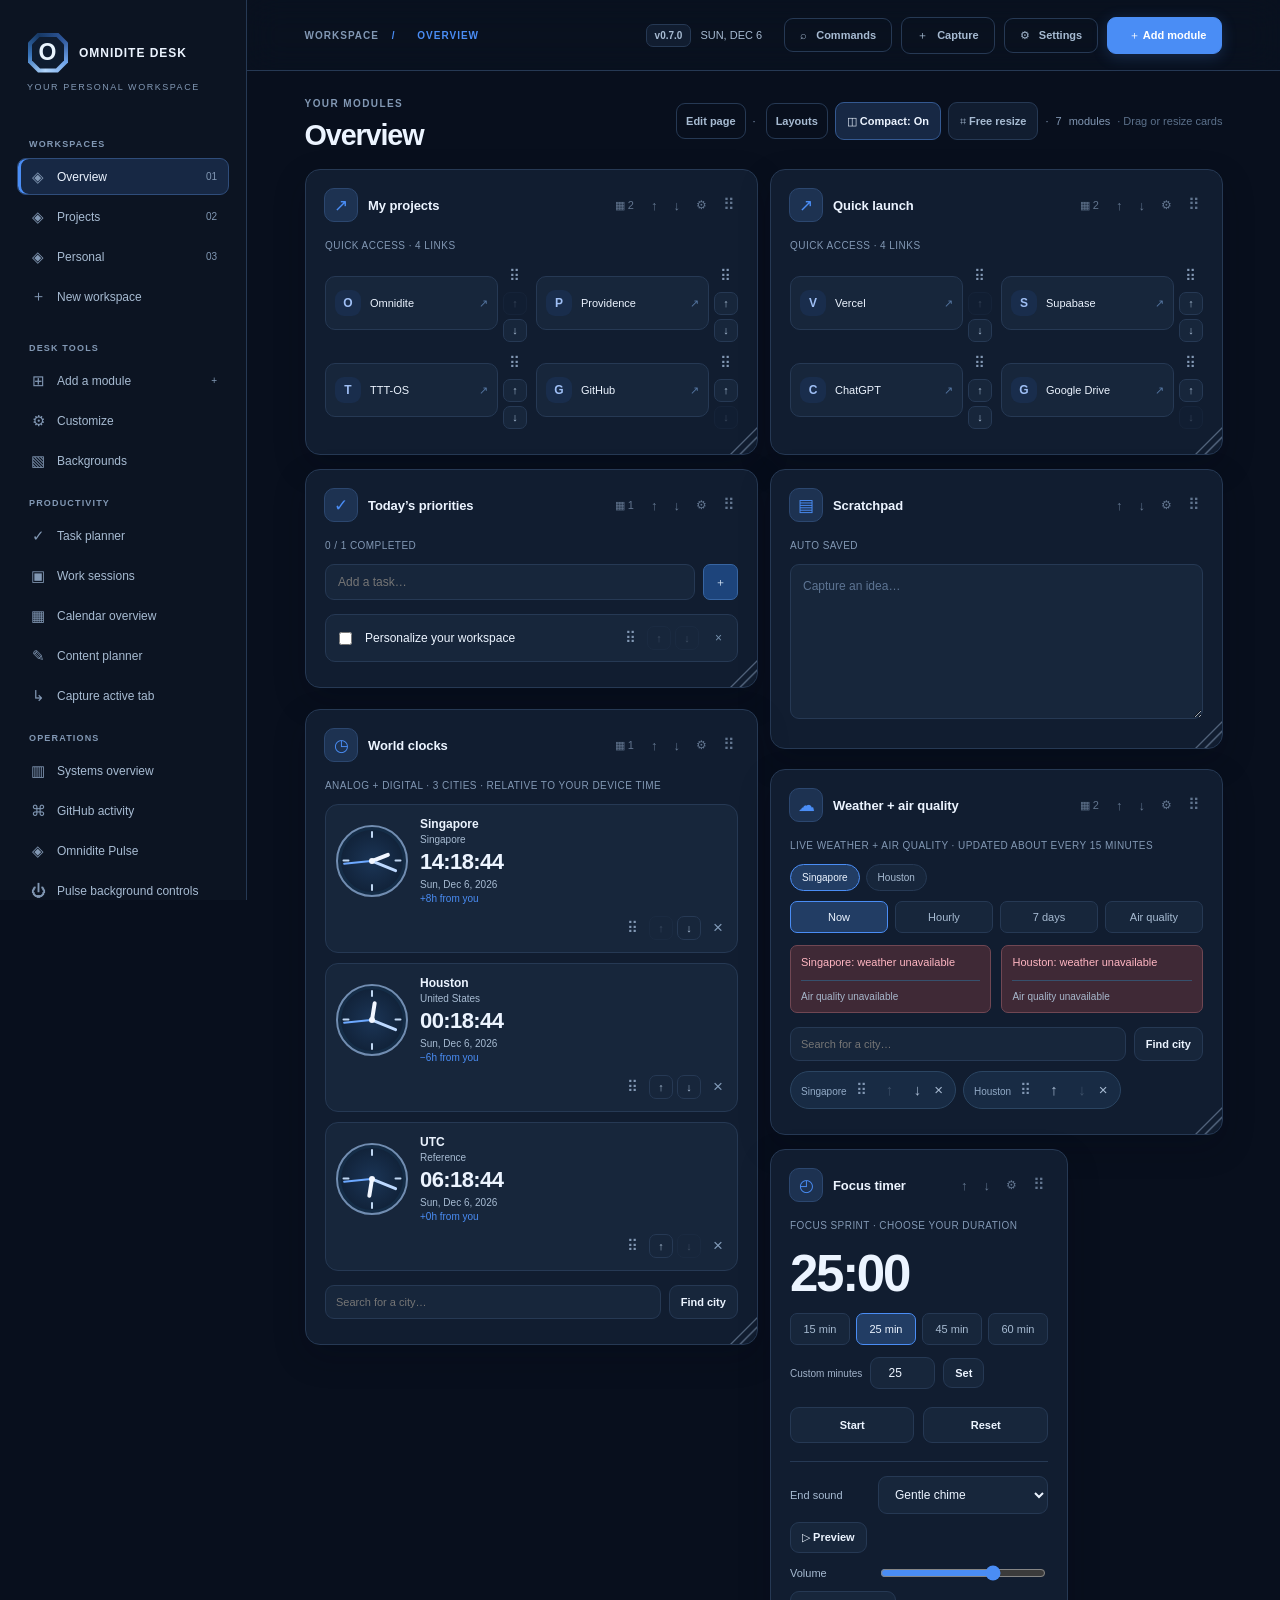
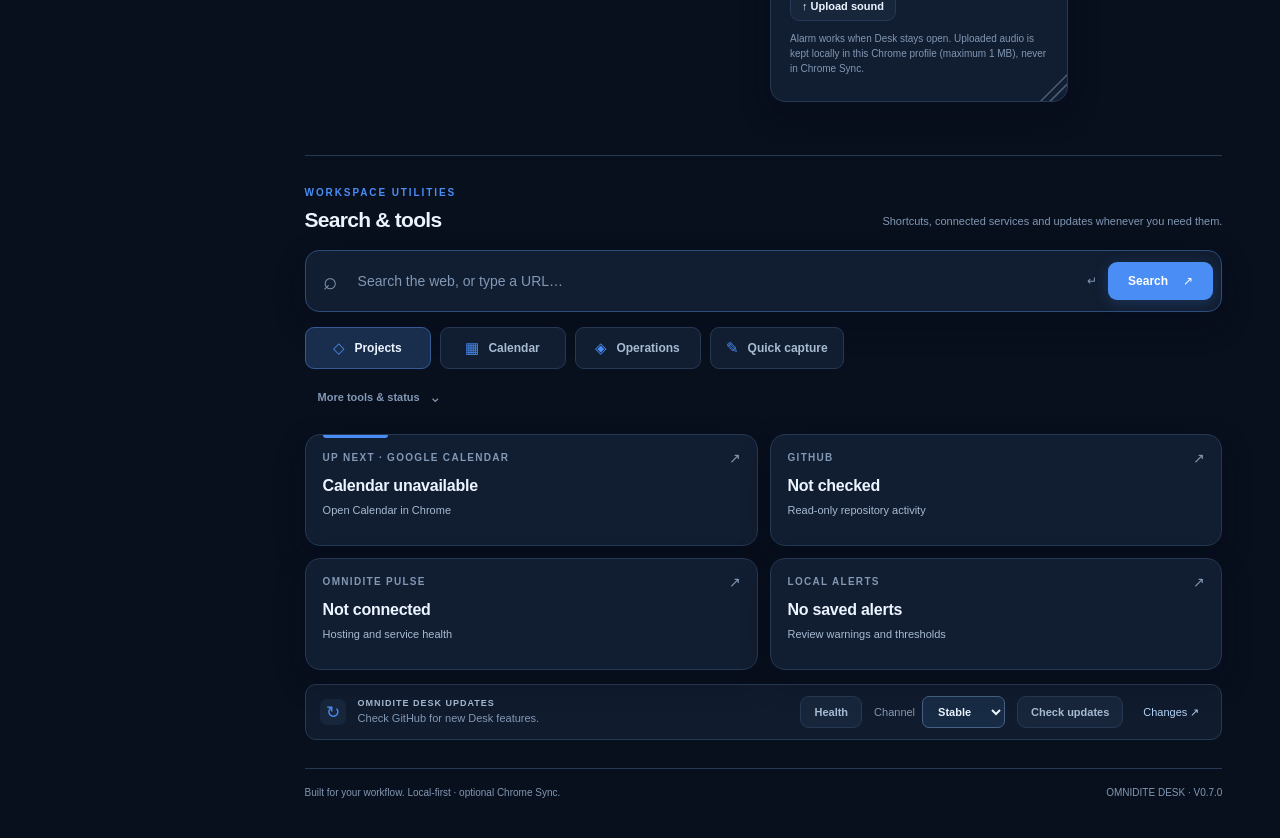
==== index.html @ fc3f5a7a "feat(v0.7): wire market and FX widgets, explicit reference API host and CI" ====
<!doctype html>
<html lang="en">
<head>
  <meta charset="utf-8">
  <meta name="viewport" content="width=device-width,initial-scale=1">
  <meta name="color-scheme" content="dark light">
  <title>Omnidite Desk</title>
  <link rel="stylesheet" href="styles.css">
  <link rel="stylesheet" href="desk-v03.css">
  <link rel="stylesheet" href="desk-v045.css">
  <link rel="stylesheet" href="desk-v055.css">
  <link rel="stylesheet" href="desk-v056.css">
  <link rel="stylesheet" href="desk-v057.css">
  <link rel="stylesheet" href="desk-v058.css">
  <link rel="stylesheet" href="desk-health.css">
  <link rel="stylesheet" href="desk-update-channels.css">
  <link rel="stylesheet" href="desk-v07.css">
</head>
<body>
  <div class="shell">
    <aside class="sidebar" aria-label="Workspace navigation">
      <div class="logo"><span class="logo-symbol">O</span><span class="logo-name">OMNIDITE<span> / DESK</span></span></div>
      <div class="sidebar-sub">YOUR PERSONAL WORKSPACE</div>
      <div class="nav-heading">WORKSPACES</div><div id="pageNav" class="page-nav"></div><button class="nav-link add-page" data-global="new-page"><span>＋</span> New workspace</button><div class="nav-heading modules-label">DESK TOOLS</div>
      <button class="nav-link" data-global="add"><span>⊞</span> Add a module <span class="nav-kbd">+</span></button>
      <button class="nav-link" data-global="customize"><span>⚙</span> Customize</button>
      <button class="nav-link" data-global="backgrounds"><span>▧</span> Backgrounds</button>
      <div class="nav-heading">PRODUCTIVITY</div>
      <button class="nav-link" data-v04="tasks"><span>✓</span> Task planner</button>
      <button class="nav-link" data-v04="sessions"><span>▣</span> Work sessions</button>
      <button class="nav-link" data-v04="calendar"><span>▦</span> Calendar overview</button>
      <button class="nav-link" data-v04="content"><span>✎</span> Content planner</button>
      <button class="nav-link" data-v04="capture-tab"><span>↳</span> Capture active tab</button>
      <div class="nav-heading">OPERATIONS</div>
      <button class="nav-link" data-v05="overview"><span>▥</span> Systems overview</button>
      <button class="nav-link" data-v05="github"><span>⌘</span> GitHub activity</button>
      <button class="nav-link" data-v05="pulse"><span>◈</span> Omnidite Pulse</button>
      <button class="nav-link" data-v052="controls"><span>⏻</span> Pulse background controls</button>
      <div class="nav-heading">DESK COMMANDS</div>
      <button class="nav-link" data-v03="command"><span>⌕</span> Command bar <span class="nav-kbd">Ctrl K</span></button>
      <button class="nav-link" data-v03="projects"><span>◇</span> Projects hub</button>
      <button class="nav-link" data-v03="capture"><span>✎</span> Quick capture</button>
      <button class="nav-link" data-v03="research"><span>▤</span> Research library</button>
      <button class="nav-link" data-v03="layouts"><span>⊞</span> Layout studio</button>
      <div class="sidebar-bottom"><span class="live-dot"></span> LOCAL-FIRST · PRIVATE<br><span class="fineprint">No cloud account required</span></div>
    </aside>
    <main class="main">
      <header class="topbar">
        <div class="crumb">WORKSPACE <span>/</span> <span id="crumbPage">OVERVIEW</span></div>
        <div class="top-actions">
          <span class="desk-version-pill" title="Installed Omnidite Desk version">v0.7.0</span>
          <span id="localDate" class="top-date"></span>
          <button type="button" class="button ghost desk-top-command" data-v03="command">⌕ <span>Commands</span></button>
          <button type="button" class="button ghost desk-top-capture" data-v03="capture">＋ <span>Capture</span></button>
          <button class="button ghost" data-global="customize" aria-label="Customize dashboard">⚙ <span>Settings</span></button>
          <button class="button primary" data-global="add"><span>＋</span> Add module</button>
        </div>
      </header>
      <div class="content">
        <div class="mobile-pages" id="mobilePages"></div>
        <div class="sectionhead"><div><span class="eyebrow">YOUR MODULES</span><h2 id="pageHeading">Dashboard</h2></div><p><button class="page-edit" data-global="edit-page">Edit page</button> · <button class="page-edit" data-v03="layouts">Layouts</button> <button id="deskLayoutMode" type="button" class="desk-layout-mode" data-global="toggle-layout" aria-pressed="true" title="Toggle compact widget stacking">◫ Compact: On</button> <button id="deskSnapMode" type="button" class="desk-snap-mode" data-global="toggle-snap" aria-pressed="false" title="Switch between free resize and fixed-cell widget footprints">⌗ Free resize</button> <button id="deskGridSettings" type="button" class="desk-grid-settings" data-global="grid-settings" hidden title="Customize grid columns and cell height">⚙ Grid</button> · <span id="moduleCount">0</span> modules <span class="muted">· Drag or resize cards</span></p></div>
        <div id="grid" class="modules" aria-live="polite"></div>
        <section id="deskWorkspaceTools" class="desk-secondary" aria-labelledby="deskToolsTitle">
          <div class="desk-secondary-head">
            <div><span class="eyebrow">WORKSPACE UTILITIES</span><h2 id="deskToolsTitle">Search &amp; tools</h2></div>
            <p>Shortcuts, connected services and updates whenever you need them.</p>
          </div>
        <form class="searchbar" id="searchForm" autocomplete="off">
          <span class="search-glyph">⌕</span>
          <input id="searchInput" type="search" aria-label="Search the web" placeholder="Search the web, or type a URL…">
          <span class="search-shortcut">↵</span>
          <button type="submit">Search <span>↗</span></button>
        </form>
        <nav class="desk-quick-actions desk-primary-actions" aria-label="Primary Desk shortcuts">
          <button type="button" class="smallbutton" data-v03="projects"><span class="desk-action-glyph" aria-hidden="true">◇</span> Projects</button>
          <button type="button" class="smallbutton" data-v04="calendar"><span class="desk-action-glyph" aria-hidden="true">▦</span> Calendar</button>
          <button type="button" class="smallbutton" data-v05="overview"><span class="desk-action-glyph" aria-hidden="true">◈</span> Operations</button>
          <button type="button" class="smallbutton" data-v03="capture"><span class="desk-action-glyph" aria-hidden="true">✎</span> Quick capture</button>
        </nav>
        <details class="desk-tools-more">
          <summary>More tools &amp; status</summary>
          <div class="desk-quick-actions" aria-label="Additional Desk shortcuts">
            <button type="button" class="smallbutton" data-v03="command">⌕ Commands</button>
            <button type="button" class="smallbutton" data-v03="research">▤ Research</button>
            <button type="button" class="smallbutton" data-v03="layouts">⊞ Layouts</button>
            <button type="button" class="smallbutton" data-v04="search">⌕ Global search</button>
            <button type="button" class="smallbutton" data-v04="tasks">✓ Tasks</button>
            <button type="button" class="smallbutton" data-v04="sessions">▣ Sessions</button>
            <button type="button" class="smallbutton" data-v04="content">✎ Content</button>
            <button type="button" id="deskV052Status" class="desk-pulse-live" data-v052="controls">Pulse: checking…</button>
            <span id="deskV05Badge" class="desk-ops-badge" aria-live="polite">Systems: not live</span>
          </div>
        </details>
        <section class="desk-ops-strip" aria-label="At a glance">
          <button type="button" class="desk-ops-tile desk-ops-tile--calendar" data-v04="calendar"><span>UP NEXT · GOOGLE CALENDAR</span><strong id="deskNextMeeting">Checking calendar…</strong><small id="deskNextMeetingTime">Your upcoming appointment</small></button>
          <button type="button" class="desk-ops-tile" data-v05="github"><span>GITHUB</span><strong id="deskV05GitHub">Not checked</strong><small>Read-only repository activity</small></button>
          <button type="button" class="desk-ops-tile" data-v05="pulse"><span>OMNIDITE PULSE</span><strong id="deskV05Pulse">Not connected</strong><small>Hosting and service health</small></button>
          <button type="button" class="desk-ops-tile" data-v05="overview"><span>LOCAL ALERTS</span><strong id="deskV05Alerts">No saved alerts</strong><small>Review warnings and thresholds</small></button>
        </section>
        <section id="deskUpdateBar" class="desk-update-bar" aria-label="Software updates">
          <span class="update-indicator" aria-hidden="true">↻</span>
          <div class="update-description"><strong>OMNIDITE DESK UPDATES</strong><span id="deskUpdateStatus" role="status" aria-live="polite">Check GitHub for new Desk features.</span></div>
          <button id="deskHealthButton" type="button" class="smallbutton" title="Check local Desk health and recovery">Health</button>
          <label class="desk-channel-label" for="deskUpdateChannel">Channel <select id="deskUpdateChannel" aria-label="Desk update channel"><option value="stable">Stable</option><option value="beta">Beta</option></select></label>
          <button id="deskSwitchChannel" type="button" class="smallbutton" hidden>Switch channel</button>
          <button id="deskCheckButton" type="button" class="smallbutton">Check updates</button>
          <button id="deskInstallButton" type="button" class="button primary" hidden>Update now</button>
          <a id="deskReleaseNotes" class="desk-channel-release" href="https://github.com/BULLS192/Omnidite-Desk/commits/main/" target="_blank" rel="noopener noreferrer">Changes ↗</a>
        </section>
        <p id="deskUpdateHelp" class="update-help" hidden>One-time setup required: from your Omnidite-Desk folder run <strong>Setup-OneClickUpdates.bat</strong>, then reload this extension. If you have not received these files yet, run <strong>Update-Desk.bat</strong> once first.</p>

        </section>
        <div class="footer">Built for your workflow. Local-first · optional Chrome Sync. <span>OMNIDITE DESK · V0.7.0</span></div>
      </div>
    </main>
  </div>
  <dialog id="modal" aria-labelledby="modalTitle"><div id="modalInner"></div></dialog>
  <input id="importFile" type="file" accept="application/json,.json" hidden>
  <input id="deskCalendarFile" type="file" accept=".ics,text/calendar" hidden>
  <input id="deskPulseImport" type="file" accept=".json,application/json" hidden>
  <input id="wallpaperFile" type="file" accept="image/*" multiple hidden>
  <input id="wallpaperFolder" type="file" accept="image/*" webkitdirectory multiple hidden>
  <script src="air-quality.js" defer></script>
  <script src="desk-v07.js" defer></script>
  <script src="app.js" defer></script>
  <script src="desk-v03.js" defer></script>
  <script src="desk-v04.js" defer></script>
  <script src="desk-v05.js" defer></script>
  <script src="desk-v052.js" defer></script>
  <script src="desk-google-calendar.js" defer></script>
  <script src="desk-focus-audio.js" defer></script>
  <script src="desk-v055.js" defer></script>
  <script src="desk-compact.js" defer></script>
  <script src="desk-grid.js" defer></script>
  <script src="desk-health.js" defer></script>
  <script src="desk-update-channels.js" defer></script>
</body>
</html>
---- styles.css ----
:root{font-family:Inter,ui-sans-serif,-apple-system,BlinkMacSystemFont,"Segoe UI",sans-serif;color:#e8eefb;background:#090e19;font-synthesis:none;--bg:#090e19;--side:#090f1b;--panel:#111a29;--line:#263347;--muted:#8799b1;--light:#e8eefb;--blue:#5b9cff;--blue2:#3268cd}
*{box-sizing:border-box}html,body{margin:0;min-height:100%;}body{background:radial-gradient(ellipse 650px 450px at 77% 0%,#132c48 0%,transparent 80%),var(--bg)}button,input,textarea,select{font:inherit}button{cursor:pointer}button:focus-visible,input:focus-visible,textarea:focus-visible,select:focus-visible,a:focus-visible{outline:2px solid #8fbfff;outline-offset:2px}.shell{display:flex;min-height:100vh}.sidebar{width:230px;flex:0 0 230px;border-right:1px solid #1d2a40;background:linear-gradient(180deg,#0d1727,#0a101b);padding:27px 17px;display:flex;flex-direction:column;gap:5px;position:sticky;top:0;height:100vh}.logo{display:flex;align-items:center;gap:11px;padding:1px 8px;font-size:12px;font-weight:800;letter-spacing:.8px}.logo-name span{font-weight:550;color:#7997c0}.logo-symbol{height:36px;width:36px;display:inline-flex;align-items:center;justify-content:center;color:#bfd8ff;font-size:24px;font-weight:800;border:5px solid #4074bf;clip-path:polygon(24% 0,76% 0,100% 24%,100% 76%,76% 100%,24% 100%,0 76%,0 24%);background:#0d1829}.sidebar-sub{margin:14px 8px 40px;font-size:9px;letter-spacing:1.7px;color:#6986a9}.nav-heading{color:#71849d;letter-spacing:1.8px;font-weight:800;font-size:9px;padding:0 12px;margin-bottom:11px}.nav-link{background:transparent;color:#a6b5cc;border:1px solid transparent;text-align:left;border-radius:10px;padding:13px 12px;display:flex;align-items:center;gap:12px;font-size:12px;width:100%;transition:.15s}.nav-link>span:first-child{font-size:17px;color:#7fa8e7}.nav-link:hover,.nav-link.selected{background:#17253b;color:#eef5ff;border-color:#263951}.nav-kbd{margin-left:auto;color:#6280a8;font-size:10px}.sidebar-bottom{margin-top:auto;font-size:10px;color:#a5c0df;line-height:2;padding-left:13px;letter-spacing:.6px}.fineprint{color:#536985;letter-spacing:0}.live-dot{display:inline-block;height:6px;width:6px;background:#59dca8;border-radius:50%;margin-right:7px;box-shadow:0 0 14px #59dca8aa}.main{flex:1;min-width:0}.topbar{height:70px;border-bottom:1px solid #1c2b40;display:flex;align-items:center;justify-content:space-between;padding:0 5.6%;gap:15px}.crumb{font-size:10px;color:#7b92af;letter-spacing:1.5px;font-weight:800}.crumb span{color:#3e5370;margin:0 11px}.top-actions{display:flex;align-items:center;gap:11px}.top-date{font-size:11px;color:#8197b2;margin-right:13px}.button{border:1px solid #283c58;border-radius:9px;background:#132038;color:#c5d5ed;padding:10px 15px;font-size:11px;font-weight:700;transition:.2s}.button:hover{filter:brightness(1.2)}.button.primary{background:#2865cf;color:#fff;border-color:#3777e8}.button.ghost{background:transparent}.button span{margin-left:6px}.content{max-width:1470px;margin:auto;padding:47px 6% 30px}.eyebrow{color:#69a2e4;font-size:10px;letter-spacing:1.9px;font-weight:850}.hero-row{display:flex;justify-content:space-between;align-items:center;position:relative;min-height:147px}.hero-row h1{font-size:clamp(26px,3.3vw,42px);font-weight:680;letter-spacing:-1.5px;line-height:1.17;margin:16px 0 12px}.highlight{color:#5a96ed}.lede{color:#97a9c3;font-size:13px;margin:0 0 25px}.hero-decoration{width:180px;height:135px;position:relative;overflow:hidden;margin-right:15px;opacity:.78}.orb{display:block;border:1px solid #24558f;transform:rotate(-34deg);border-radius:50%;position:absolute;box-shadow:0 0 25px #153b6d38}.orb-one{width:130px;height:90px;right:23px;top:23px}.orb-two{width:210px;height:70px;right:-28px;top:35px;transform:rotate(47deg)}.searchbar{height:58px;border:1px solid #354d6c;background:#15243aee;border-radius:11px;display:flex;align-items:center;padding:6px;gap:12px;box-shadow:0 8px 32px #0002}.search-glyph{color:#8caacf;font-size:29px;padding:0 10px}.searchbar input{width:100%;flex:1;min-width:0;background:transparent;border:0;color:#fff;outline:none;font-size:13px}.searchbar input::placeholder{color:#7990aa}.search-shortcut{font-size:12px;color:#667f9e}.searchbar button{background:#2b65c6;color:white;border:0;border-radius:7px;padding:12px 19px;font-size:11px;font-weight:700}.searchbar button span{margin-left:12px}.sectionhead{display:flex;justify-content:space-between;align-items:end;margin:42px 0 21px;gap:14px}.sectionhead h2{font-size:22px;font-weight:650;letter-spacing:-.4px;margin:9px 0 0}.sectionhead p{font-size:11px;color:#8094ae;margin:0 0 3px}.muted{color:#5b708a}.modules{display:grid;grid-template-columns:repeat(12,minmax(0,1fr));gap:16px;align-items:stretch}.module{grid-column:span 4;background:linear-gradient(148deg,#162337,#101a2b);border:1px solid #24364e;border-radius:13px;min-height:220px;overflow:hidden;display:flex;flex-direction:column;box-shadow:0 15px 27px #00000010;transition:border-color .15s,transform .15s}.module:hover{border-color:#36577f}.module.dragging{opacity:.4}.module.drop-target{outline:2px dashed #75aaff;outline-offset:3px}.module.wide{grid-column:span 6}.module.full{grid-column:span 12}.module-header{display:flex;gap:10px;align-items:center;padding:17px 18px 12px}.module-icon{display:inline-flex;align-items:center;justify-content:center;color:#7dacfa;font-size:17px;background:#1e3554;border-radius:7px;height:31px;min-width:31px}.module-title{font-weight:720;font-size:12px;letter-spacing:.15px;overflow:hidden;text-overflow:ellipsis;white-space:nowrap}.module-tools{margin-left:auto;display:flex;gap:4px}.tiny{border:0;border-radius:5px;background:transparent;color:#6c8aab;padding:5px 6px;font-size:12px;line-height:1}.tiny:hover{color:white;background:#2b4160}.draghandle{cursor:grab;font-size:16px;letter-spacing:-2px}.module-body{flex:1;padding:1px 19px 19px;min-width:0}.module-sub{font-size:10px;color:#8197b3;margin:3px 0 13px}.linkgrid{display:grid;grid-template-columns:repeat(2,minmax(0,1fr));gap:9px}.launch{background:#1a2a40;border:1px solid #2a3c55;border-radius:8px;display:flex;align-items:center;gap:9px;min-width:0;padding:10px 11px;text-decoration:none;color:#d2dfef;font-size:11px;overflow:hidden}.launch:hover{background:#264163;border-color:#3f6fb1}.launch-icon{width:26px;height:26px;display:grid;place-items:center;background:#273d5a;color:#9fbff5;border-radius:7px;flex-shrink:0;font-size:12px;font-weight:800}.launch-name{white-space:nowrap;overflow:hidden;text-overflow:ellipsis}.launch-arrow{margin-left:auto;color:#5475a1}.task-input-row{display:flex;gap:8px;margin-bottom:14px}.field,.task-input-row input,.modal-input{width:100%;border-radius:8px;border:1px solid #2e4462;background:#0f1b2d;color:#e8efff;padding:10px 12px;font-size:12px;outline:0}.task-input-row button,.smallbutton{border:1px solid #3765a2;background:#1d447b;color:#dceafa;padding:8px 11px;border-radius:7px;font-size:11px}.taskrow{display:flex;align-items:center;gap:10px;color:#d3def0;font-size:12px;margin:11px 0}.taskrow input{accent-color:#467fda}.taskrow.done .tasktext{text-decoration:line-through;color:#6d819d}.tasktext{flex:1;overflow-wrap:anywhere}.delete-task{border:0;background:transparent;color:#7691ae;cursor:pointer}.delete-task:hover{color:#ff9292}.subline{font-size:10px;color:#8194ad;margin:12px 0}.notebox{width:100%;height:155px;resize:vertical;background:#0d1727;border:1px solid #273e59;color:#dce8fb;border-radius:9px;padding:12px;font-size:12px;line-height:1.6}.notebox::placeholder{color:#5d7493}.worldclocks{display:grid;gap:13px;margin-top:7px}.clockrow{display:flex;align-items:center;justify-content:space-between;gap:8px;border-bottom:1px solid #21344a;padding:3px 0 12px}.clockrow:last-child{border:0}.clock-label{font-size:11px;color:#819bbd}.clock-time{font-size:19px;font-weight:750;font-variant-numeric:tabular-nums;letter-spacing:-.4px}.focus-display{font-size:51px;letter-spacing:-2.4px;font-weight:650;font-variant-numeric:tabular-nums;margin:2px 0 2px}.focus-controls{display:flex;gap:9px;margin:18px 0}.focus-controls button{flex:1;padding:11px 10px}.focus-hint{color:#7085a1;font-size:10px}.empty-note{font-size:11px;color:#8197b2;padding:10px 0}.footer{display:flex;justify-content:space-between;color:#536a85;font-size:10px;border-top:1px solid #213148;margin-top:42px;padding-top:18px;gap:8px}.footer span{color:#395d83}dialog{background:#111c2e;color:#e7eefc;border:1px solid #36506e;border-radius:16px;box-shadow:0 25px 100px #000c;max-width:560px;width:calc(100vw - 28px);padding:0;max-height:85vh;overflow:auto}dialog::backdrop{background:#020814cd;backdrop-filter:blur(3px)}.modal-pad{padding:26px}.modal-top{display:flex;align-items:start;justify-content:space-between;gap:15px}.modal-top h2{font-size:20px;margin:6px 0 8px}.modal-top p{font-size:12px;color:#98aac2;line-height:1.5;margin:0}.modal-close{background:#263a56;border:0;border-radius:8px;padding:8px 11px;color:#fff}.modal-grid{display:grid;grid-template-columns:1fr 1fr;gap:12px;margin-top:24px}.module-option{background:#182a44;border:1px solid #2f4b70;border-radius:11px;text-align:left;color:white;padding:18px;min-height:112px}.module-option:hover{background:#21406a;border-color:#5e90d4}.module-option strong{display:block;font-size:13px;margin:13px 0 5px}.module-option small{color:#93adcd;font-size:11px;line-height:1.5}.label{display:block;color:#9aacc6;font-size:11px;margin:18px 0 6px}.modal-actions{display:flex;gap:10px;align-items:center;margin-top:23px;flex-wrap:wrap}.danger{color:#ffabb3;border-color:#844452}.editlink{display:grid;grid-template-columns:1fr 1.5fr 30px;gap:8px;margin:9px 0}.editlink input{min-width:0}.editlink button{background:#3b2935;border:0;border-radius:7px;color:#f6bec4}.helper{color:#7892af;font-size:10px;line-height:1.6}.settings-row{display:flex;gap:12px;align-items:end}.settings-row>*{flex:1}.empty-grid{grid-column:span 12;padding:44px 22px;text-align:center;background:#142236;border:1px dashed #33516e;border-radius:12px}.empty-grid p{color:#99acc3}.pill{font-size:10px;background:#20395c;color:#83b3f8;border-radius:4px;padding:3px 6px;margin-left:6px}
@media(max-width:1250px){.module{grid-column:span 6}.module.wide{grid-column:span 6}.module.full{grid-column:span 12}.content{padding-left:5%;padding-right:5%}}@media(max-width:850px){.sidebar{display:none}.topbar{padding:0 5%}.top-date{display:none}.hero-decoration{display:none}}@media(max-width:650px){.content{padding:31px 18px}.module,.module.wide,.module.full{grid-column:span 12}.topbar{height:62px;padding:0 18px}.button.ghost{display:none}.sectionhead p .muted{display:none}.searchbar{gap:5px}.searchbar button{padding:12px}.search-shortcut{display:none}.hero-row h1{font-size:29px}.footer span{display:none}.sectionhead{align-items:center}.sectionhead h2{font-size:20px}}body.side-mode .sidebar,body.side-mode .hero-decoration,body.side-mode .top-date,body.side-mode .crumb,body.side-mode .search-shortcut,body.side-mode .sectionhead p .muted{display:none}body.side-mode .topbar{padding:0 14px;height:58px;justify-content:flex-end}body.side-mode .top-actions{width:100%;justify-content:space-between}body.side-mode .content{padding:27px 14px}body.side-mode .hero-row h1{font-size:23px;letter-spacing:-.5px}body.side-mode .lede{font-size:11px}body.side-mode .sectionhead{margin-top:28px}body.side-mode .module,body.side-mode .module.wide,body.side-mode .module.full{grid-column:span 12}body.side-mode .searchbar button{padding:12px}body.side-mode .searchbar{gap:5px}body.side-mode .footer span{display:none}body.side-mode .modal-grid{grid-template-columns:1fr}

body.side-mode .topbar .button.ghost{display:inline-flex;align-items:center}
body.side-mode .topbar .top-actions{gap:8px}
/* v0.2 — workspace navigation, snapped free resize, multi-theme styling */
:root{--accent:#4a8df5}
.nav-heading.modules-label{margin-top:30px}.page-nav{display:grid;gap:3px}.nav-link.page-link{width:100%;text-align:left;white-space:nowrap;overflow:hidden;text-overflow:ellipsis}.nav-link.page-link .nav-kbd{margin-left:auto}
.page-link.selected,.page-pill.selected{color:#e9f2ff;background:color-mix(in srgb,var(--accent) 17%,#13243b);border-color:color-mix(in srgb,var(--accent) 50%,#253a56)}
.mobile-pages{display:none;gap:8px;flex-wrap:wrap;margin-bottom:15px}.page-pill{border:1px solid #2b4465;background:#14273d;border-radius:50px;padding:8px 14px;color:#b9cee9;font-weight:700;font-size:11px}.page-edit{margin-left:12px;vertical-align:middle;font-size:10px;border:1px solid #335070;color:#9fb8dd;border-radius:6px;padding:5px 8px;background:#1b2e49}
.module{grid-column:span var(--span,4);position:relative;min-height:220px;transition:border-color .15s,box-shadow .15s}.module .module-body{padding-bottom:25px}.size-grip{position:absolute;bottom:0;right:0;width:28px;height:28px;cursor:nwse-resize;touch-action:none;background:linear-gradient(135deg,transparent 58%,#6689af 59% 62%,transparent 63% 73%,#6689af 74% 77%,transparent 78%);opacity:.67}.size-grip:hover{opacity:1}.resizing,.resizing *{user-select:none!important;cursor:nwse-resize!important}.module.drop-target{outline:2px solid var(--accent);outline-offset:2px}.module.dragging{opacity:.35}.draghandle{user-select:none;touch-action:none}.module .module-header{user-select:none}
.button.primary,.searchbar button{background:var(--accent);border-color:var(--accent);color:#fff}.highlight,.eyebrow{color:var(--accent)}.module-icon{color:var(--accent)}.live-dot{background:var(--accent);box-shadow:0 0 10px color-mix(in srgb,var(--accent) 50%,transparent)}
.agenda-form{display:grid;gap:8px;grid-template-columns:1fr 1fr;margin-bottom:12px}.agenda-form button{grid-column:span 2}.agenda-event{display:flex;gap:9px;align-items:center;border-bottom:1px solid #293c57;padding:11px 0;font-size:11px}.agenda-event strong{flex:1;font-weight:550;min-width:0;overflow-wrap:anywhere}.agenda-event span{color:#89abd2;font-size:10px}.count-number{font-size:clamp(32px,4vw,55px);font-weight:750;letter-spacing:-1.5px;color:var(--accent);margin:18px 0 10px}.metric-unit{font-size:13px;letter-spacing:0;font-weight:400;color:#93abc8}.quote-text{font-size:20px;font-weight:600;line-height:1.55;letter-spacing:-.5px;margin:18px 0}.sync-label{display:flex;align-items:center;gap:10px;margin-top:15px;font-size:13px;font-weight:700}.sync-label input{accent-color:var(--accent);width:17px;height:17px}.settings-divider{border:0;border-top:1px solid #29405d;margin:25px 0 17px}.color-picker{display:block;width:100%;height:40px;background:#0e1b2d;border:1px solid #375070;border-radius:7px;cursor:pointer}.helper.error{color:#ff929c}button:disabled{opacity:.42;cursor:not-allowed}
/* Slate mode */
:root[data-theme="slate"] body{background:#18202a;color:#e0e8f3}:root[data-theme="slate"] .sidebar{background:#121923}:root[data-theme="slate"] .module{background:linear-gradient(135deg,#273240,#202a37);border-color:#3b4b5e}:root[data-theme="slate"] .main,:root[data-theme="slate"] .content{background:#18202a}:root[data-theme="slate"] .topbar{border-color:#354456}:root[data-theme="slate"] .searchbar{background:#273344}
/* Light mode, high contrast */
:root[data-theme="light"] body,:root[data-theme="light"] .main,:root[data-theme="light"] .content{background:#f2f5fa;color:#16273c}
:root[data-theme="light"] .sidebar{background:#e2eaf4;border-color:#d0dcea;color:#243b55}:root[data-theme="light"] .nav-link{color:#516983}:root[data-theme="light"] .nav-link.selected{color:#173f75}:root[data-theme="light"] .sidebar-sub,:root[data-theme="light"] .nav-heading,:root[data-theme="light"] .nav-kbd{color:#5d7692}
:root[data-theme="light"] .topbar,:root[data-theme="light"] .footer{border-color:#d4e0ed}:root[data-theme="light"] .crumb,:root[data-theme="light"] .sectionhead p,:root[data-theme="light"] .lede,:root[data-theme="light"] .module-sub,:root[data-theme="light"] .empty-note,:root[data-theme="light"] .focus-hint,:root[data-theme="light"] .helper{color:#526782}
:root[data-theme="light"] .module{background:#fff;border-color:#d3dfec;box-shadow:0 7px 20px #1c426a0c}:root[data-theme="light"] .module-title,:root[data-theme="light"] .clock-time{color:#1a2b43}:root[data-theme="light"] .module-icon{background:#e5edf9}
:root[data-theme="light"] .searchbar,:root[data-theme="light"] .launch,:root[data-theme="light"] .task-input-row input,:root[data-theme="light"] .modal-input,:root[data-theme="light"] .notebox{background:#fff;border-color:#c8d8e9;color:#16273c}
:root[data-theme="light"] .launch-name,:root[data-theme="light"] .tasktext,:root[data-theme="light"] .quote-text{color:#243950}:root[data-theme="light"] .launch-icon{background:#e6eef8;color:#3563a0}:root[data-theme="light"] .clockrow,:root[data-theme="light"] .agenda-event{border-color:#dce5ee}
:root[data-theme="light"] dialog{background:#fff;border-color:#cbd9e7;color:#152943}:root[data-theme="light"] .modal-top p,:root[data-theme="light"] .label{color:#4a627d}:root[data-theme="light"] .module-option{background:#f3f7fd;border-color:#cfdded;color:#182b44}:root[data-theme="light"] .module-option:hover{background:#e8f1ff}:root[data-theme="light"] .module-option small{color:#54718f}:root[data-theme="light"] .page-pill{background:#e5edf6;color:#234366;border-color:#c4d4e5}:root[data-theme="light"] .page-pill.selected{background:#d5e8ff}
:root[data-theme="light"] .button.ghost,:root[data-theme="light"] .smallbutton{background:#e4eefb;border-color:#c0d4ef;color:#254771}:root[data-theme="light"] .tiny{color:#54708f}:root[data-theme="light"] .settings-divider{border-color:#d2ddeb}
@media(max-width:1250px){.module{grid-column:span min(var(--span,4),6)}}
@media(max-width:850px){.mobile-pages{display:flex}}
@media(max-width:650px){.module{grid-column:span 12}.agenda-form{grid-template-columns:1fr}.agenda-form button{grid-column:span 1}}
body.side-mode .module{grid-column:span 12}body.side-mode .mobile-pages{display:flex}body.side-mode .page-pill{padding:7px 10px}

:root[data-theme="light"] .nav-link.page-link.selected{background:#d6e8ff;color:#173d6e;border:1px solid #b8d4f6}:root[data-theme="light"] .nav-link{color:#36516e}:root[data-theme="light"] .nav-link.add-page{color:#325e91}:root[data-theme="light"] .sidebar-bottom{color:#385574}:root[data-theme="light"] .topbar .button.ghost{color:#2e5178}
/* v0.2.1 — integrated local updater */
.desk-update-bar{display:flex;align-items:center;flex-wrap:wrap;gap:12px;padding:13px 16px;margin:0 0 19px;background:color-mix(in srgb,var(--accent) 7%,#101e31);border:1px solid color-mix(in srgb,var(--accent) 22%,#283d55);border-radius:12px}
.update-indicator{display:grid;place-items:center;width:30px;height:30px;flex-shrink:0;border-radius:8px;background:color-mix(in srgb,var(--accent) 16%,#182b43);color:var(--accent);font-size:20px}
.update-description{display:flex;flex-direction:column;gap:3px;flex:1;min-width:150px}
.update-description strong{font-size:10px;letter-spacing:1.1px;color:var(--accent)}
.update-description span{font-size:11px;color:#99b1cc;line-height:1.35}
.desk-update-bar .smallbutton,.desk-update-bar .button{white-space:nowrap;margin:0;padding:9px 13px;font-size:11px}
.update-help{font-size:11px;line-height:1.7;color:#bacce4;background:#17283c;border:1px solid #3e5067;border-radius:9px;padding:12px 15px;margin:-10px 0 20px}
[hidden]{display:none!important}
:root[data-theme="light"] .desk-update-bar{background:#fff;border-color:#d0deed}
:root[data-theme="light"] .update-description span{color:#526782}
:root[data-theme="light"] .update-help{background:#f3f7fc;color:#27415d;border-color:#cfddec}
body.side-mode .desk-update-bar{gap:7px;padding:10px;margin-bottom:18px}
body.side-mode .update-description{min-width:140px}
@media(max-width:650px){.desk-update-bar{gap:8px}.desk-update-bar .smallbutton,.desk-update-bar .button{padding:8px 10px}}


/* Desk v0.2.2 — rich clocks, geocoded weather, flexible focus, native favicons and wallpapers */
.launch-icon{position:relative;overflow:hidden;isolation:isolate}.launch-icon .site-favicon{display:block;position:absolute;inset:3px;width:20px;height:20px;object-fit:contain;background:#273d5a;z-index:1;border-radius:3px}.launch-initial{position:relative}
.clock-city{display:flex;gap:13px;align-items:center;padding:13px 0;border-bottom:1px solid #2a3a52;position:relative;min-width:0}.clock-information{flex:1;min-width:0}.clock-city-name{font-size:12px;font-weight:750}.clock-city-name span{display:block;font-size:10px;color:#8fa7c3;font-weight:450;margin-top:3px}.clock-date{font-size:10px;color:#98acc6;margin-top:4px}.clock-diff{font-size:10px;color:var(--accent);margin-top:3px}.clock-city .clock-time{font-size:22px;letter-spacing:-.6px;margin-top:4px}.city-remove{align-self:flex-start;background:transparent;border:0;color:#829bb9;font-size:19px;line-height:1;padding:0 4px}.city-remove:hover{color:#ff9ba7}
.analog-face{width:72px;height:72px;flex:0 0 72px;border:2px solid #718db1;background:radial-gradient(circle at center,#1b3556,#0c192b);border-radius:50%;position:relative;box-shadow:inset 0 0 0 3px #142c46}.analog-tick{position:absolute;width:2px;height:7px;border-radius:2px;background:#bfd6f1;top:4px;left:calc(50% - 1px)}.tick-3{transform:rotate(90deg);top:calc(50% - 4px);left:auto;right:7px}.tick-6{top:auto;bottom:4px}.tick-9{top:calc(50% - 4px);left:7px;transform:rotate(90deg)}
.hand{position:absolute;left:50%;top:50%;transform-origin:50% 100%;border-radius:6px}.hour-hand{width:4px;height:19px;background:#f1f6ff}.minute-hand{width:3px;height:27px;background:#bdd9ff}.second-hand{width:1.6px;height:29px;background:#6da9ff}.clock-pin{position:absolute;left:calc(50% - 3px);top:calc(50% - 3px);height:6px;width:6px;border-radius:50%;background:#f3f7ff;z-index:2}
.city-search{display:flex;gap:8px;margin-top:14px}.city-search input{flex:1;min-width:0;background:#0f1b2d;color:#e8efff;border:1px solid #35506d;border-radius:8px;padding:10px;font-size:11px}.city-search .smallbutton{white-space:nowrap}.city-results{max-height:210px;overflow-y:auto}.city-result{display:flex;align-items:center;gap:6px;background:#1b3049;border:1px solid #36516f;padding:9px 10px;text-align:left;width:100%;color:#eff6ff;border-radius:7px;margin-top:6px}.city-result:hover{border-color:var(--accent)}.city-result strong{font-size:11px}.city-result small{margin-left:auto;font-size:10px;color:#90aac6;max-width:52%;text-align:right}.city-result span{color:var(--accent)}
.weather-city-bar{display:flex;flex-wrap:wrap;gap:6px;margin-bottom:10px}.weather-city-pill{font-size:10px;border-radius:24px;background:#1a2d45;color:#a9bfdc;border:1px solid #314b6a;padding:7px 11px}.weather-city-pill.selected{border-color:var(--accent);color:#fff;background:#25436b}.weather-tabs{display:flex;gap:7px;margin-bottom:12px}.weather-tabs button{flex:1;padding:9px 7px;background:#142943;border:1px solid #34506d;color:#91aaca;border-radius:7px;font-size:11px}.weather-tabs button.selected{border-color:var(--accent);color:#fff;background:#245082}.weather-content{max-height:410px;overflow-y:auto;scrollbar-width:thin}.weather-now-grid{display:grid;grid-template-columns:repeat(auto-fit,minmax(195px,1fr));gap:10px}.weather-now{padding:13px;border-radius:10px;border:1px solid #344c67;background:#192a40}.weather-main{display:flex;align-items:center;gap:12px}.weather-main strong{font-size:12px}.weather-symbol{font-size:32px;line-height:1}.weather-reading{font-size:29px;font-weight:750;font-variant-numeric:tabular-nums}.weather-desc{font-size:10px;color:#a3b8cf}.weather-stats{display:grid;gap:4px;margin-top:12px;font-size:10px;color:#91aaca}.weather-stats span{display:flex;justify-content:space-between}.weather-stats strong{color:#dfebfa}.weather-forecast-head{display:flex;justify-content:space-between;padding:9px 0;color:#a2bad7;font-size:11px}.forecast-row{display:grid;grid-template-columns:minmax(0,1.6fr)25px minmax(0,1.25fr)55px;align-items:center;gap:5px;padding:10px 3px;border-bottom:1px solid #293b51;font-size:11px}.forecast-row strong{font-size:11px;white-space:nowrap}.forecast-row small{text-align:right;color:#97b9df}.weather-error{color:#ffb6c2;background:#3f2936;border:1px solid #704753;padding:10px;border-radius:7px;font-size:11px}.weather-remove-list{display:flex;gap:7px;flex-wrap:wrap;margin-top:10px}.weather-remove-list>span{font-size:10px;color:#92aac6;background:#182b44;border:1px solid #2b4562;border-radius:20px;padding:6px 10px}.weather-remove-list button{border:0;color:#a8bbd2;background:none;font-size:15px;padding:0 2px}
.focus-presets{display:grid;grid-template-columns:repeat(4,minmax(0,1fr));gap:6px;margin-top:10px}.focus-presets button{border:1px solid #34516e;border-radius:7px;background:#1c2e48;color:#b8cee9;padding:9px 3px;font-size:11px}.focus-presets button.selected{border-color:var(--accent);background:#245082;color:#fff}.focus-custom{display:flex;align-items:center;gap:8px;margin-top:12px}.focus-custom label{font-size:10px;color:#a2b3ca}.focus-custom input{width:65px;min-width:0;background:#111e30;color:#edf4ff;border:1px solid #35516e;border-radius:7px;padding:8px;text-align:center;font-size:12px}
.wallpaper-options{border-top:1px solid #29405d;border-bottom:1px solid #29405d;padding:12px 0;margin:20px 0;display:flex;align-items:center;justify-content:space-between;gap:12px;flex-wrap:wrap}.wallpaper-options .sync-label{margin:0}.wallpaper-options>label{display:flex;gap:8px;align-items:center;font-size:11px;color:#a6b7cd}.wallpaper-options select{width:auto}.wallpaper-grid{display:grid;grid-template-columns:repeat(3,minmax(0,1fr));gap:9px}.wallpaper-tile{border:2px solid #304661;border-radius:9px;position:relative;min-width:0;overflow:hidden}.wallpaper-tile.selected{border-color:var(--accent)}.wallpaper-tile>button:first-child{display:block;width:100%;padding:0;border:0;background:#142034;color:#dce8fa;text-align:left}.wallpaper-tile img{display:block;object-fit:cover;width:100%;height:96px}.wallpaper-tile span{display:block;white-space:nowrap;overflow:hidden;text-overflow:ellipsis;padding:7px 8px;font-size:10px}.wallpaper-delete{position:absolute;right:5px;top:5px;border:0;border-radius:50%;background:#0a122acb;color:#fff;width:25px;height:25px;font-size:16px}
body.has-wallpaper{background-repeat:no-repeat;background-position:center center;background-size:cover;background-attachment:fixed}body.has-wallpaper .main,body.has-wallpaper .content{background:transparent!important}body.has-wallpaper .topbar{background:rgba(8,18,33,.4)}body.has-wallpaper .module{backdrop-filter:blur(14px);background:linear-gradient(140deg,rgba(18,32,52,.92),rgba(12,22,37,.89));border-color:#3a4f70}body.has-wallpaper .searchbar{background:rgba(19,33,51,.91)}body.has-wallpaper .hero-row,body.has-wallpaper .sectionhead,body.has-wallpaper .footer{color:#eaf1fb}body.has-wallpaper .lede,body.has-wallpaper .sectionhead p{color:#b7cbe3}
:root[data-theme="light"] body.has-wallpaper .main{color:#e8eefb}:root[data-theme="light"] body.has-wallpaper .module-title,:root[data-theme="light"] body.has-wallpaper .clock-time,:root[data-theme="light"] body.has-wallpaper .launch-name{color:#eaf1fa}:root[data-theme="light"] body.has-wallpaper .launch{background:#1a2a40;color:#eaf1fa;border-color:#37506d}:root[data-theme="light"] body.has-wallpaper .weather-now{background:#192a40}
@media(max-width:620px){.wallpaper-grid{grid-template-columns:repeat(2,minmax(0,1fr))}.analog-face{width:61px;height:61px;flex-basis:61px}.clock-city .clock-time{font-size:19px}.forecast-row{grid-template-columns:minmax(0,1.4fr)22px minmax(0,1.3fr)43px;font-size:10px}.city-result small{font-size:9px}}


/* Desk v0.2.3 · connected Google Drive / OneDrive / local wallpaper folders */
.synced-folder{margin-top:26px;padding-top:15px;border-top:1px solid #38506d}
.wallpaper-section-head{display:flex;gap:10px;align-items:center;justify-content:space-between;margin:12px 0 11px}
.wallpaper-section-head strong{font-size:12px;color:#dfebff}
.wallpaper-section-head span{font-size:10px;color:#88a8c9}
.folder-connection{display:flex;flex-direction:column;gap:4px;border:1px solid #365170;border-radius:10px;padding:13px;background:rgba(27,50,77,.65);margin:13px 0 10px}
.folder-connection strong{font-size:12px;overflow-wrap:anywhere}
.folder-connection small{color:#94b3d4;font-size:10px;line-height:1.5;overflow-wrap:anywhere}
.folder-commands{display:flex;gap:8px;flex-wrap:wrap;margin:11px 0 14px}
.wallpaper-pages{display:flex;align-items:center;justify-content:space-between;gap:10px;margin:14px 0 10px}
.wallpaper-pages span{font-size:11px;color:#a6bdd9}
.wallpaper-placeholder{height:96px;display:grid;place-items:center;background:#1a304e;color:#a8c8ef;font-size:28px}
:root[data-theme="light"] .wallpaper-section-head strong{color:#284562}
:root[data-theme="light"] .folder-connection{background:#e8eff8;border-color:#bfcee1}
:root[data-theme="light"] .folder-connection small,:root[data-theme="light"] .wallpaper-pages span{color:#536d8d}

/* Desk v0.3 air quality — PSI is an official SG 24-hour index, AQI elsewhere is modelled. */
.air-preview{border-top:1px solid #36506d;margin-top:12px;padding-top:10px;display:flex;align-items:flex-start;gap:6px;flex-direction:column}
.air-preview small{font-size:10px;color:#a9bfd8;line-height:1.5}
.air-preview.air-unavailable{font-size:10px;color:#a7b7cb}
.air-badge{font-size:10px;font-weight:700;line-height:1.5;border-radius:7px;padding:3px 7px;border:1px solid #4a5b70;background:#1a3147;color:#e9f0f9;display:inline-flex;align-items:center;max-width:100%}
.air-badge[data-tone="good"]{background:#163b37;border-color:#276e60;color:#a3f4cf}
.air-badge[data-tone="moderate"]{background:#473f24;border-color:#75683b;color:#ffda82}
.air-badge[data-tone="unhealthy"]{background:#50342b;border-color:#97624b;color:#ffc6a7}
.air-badge[data-tone="severe"]{background:#512a40;border-color:#9c4a76;color:#ffd0e9}
.air-badge[data-tone="hazardous"]{background:#542630;border-color:#ab4558;color:#ffd1d9}
.air-detail{border:1px solid #38516b;border-radius:10px;padding:13px;background:#192a40;font-size:11px;min-width:0}
.air-head{display:flex;justify-content:space-between;align-items:center;flex-wrap:wrap;gap:8px;margin-bottom:13px}
.air-head strong{font-size:13px}
.air-explain{font-size:10px;color:#acc0db;line-height:1.6;margin:10px 0}
.air-region-heading,.air-region-row{display:grid;grid-template-columns:1fr minmax(115px,1.5fr) minmax(90px,1fr);gap:8px;align-items:center;padding:8px 3px;border-bottom:1px solid #35485d}
.air-region-heading{font-size:9px;color:#97afca;font-weight:650}
.air-region-row strong{font-size:11px}
.air-region-row>span:last-child{font-size:10px;white-space:nowrap;text-align:right}
.air-region-row .air-badge{justify-self:start}
.air-pollutants{display:flex;flex-wrap:wrap;gap:10px}
.air-pollutants>span{font-size:11px;padding:8px;background:#21374e;border-radius:7px}
.air-pollutants strong{font-variant-numeric:tabular-nums;margin-left:5px;color:#edf4ff}
.air-observed,.air-source{margin-top:12px;font-size:9px;color:#9cb1ce;line-height:1.6}
.air-source a{color:#b4d4ff;text-decoration:underline;text-underline-offset:2px}
.air-trend-label{font-size:10px;font-weight:650;margin:15px 0 8px}
.air-trend{display:grid;grid-template-columns:repeat(8,minmax(0,1fr));gap:4px}
.air-trend-item{text-align:center;display:grid;gap:5px;font-size:10px}
.air-trend-item small{font-size:9px;color:#9eb9d6}
.air-trend-item b{border-radius:5px;padding:7px 0;background:#294663;font-variant-numeric:tabular-nums}
.air-trend-item b[data-tone="good"]{color:#a3f4cf}
.air-trend-item b[data-tone="moderate"]{color:#ffda82}
.air-trend-item b[data-tone="unhealthy"]{color:#ffc6a7}
.air-trend-item b[data-tone="severe"],.air-trend-item b[data-tone="hazardous"]{color:#ffb0c5}
@media(max-width:620px){.air-region-heading,.air-region-row{grid-template-columns:1fr minmax(95px,1.3fr) minmax(75px,1fr);gap:4px}.air-badge{font-size:9px;padding:3px 5px}.air-trend{grid-template-columns:repeat(4,minmax(0,1fr))}.air-detail{padding:10px}}
---- desk-v03.css ----
/* Omnidite Desk v0.3 — scoped styles. Keeps v0.2.2 visual system intact. */
.desk-v03-modal{max-width:100%;color:#e7eefb}
.desk-command-input{font-size:14px;padding:14px;min-height:47px}
.desk-result-list{margin-top:16px;max-height:min(55vh,430px);overflow:auto;display:grid;gap:6px}
.desk-result{display:flex;align-items:center;text-align:left;gap:12px;width:100%;padding:12px;border:1px solid #2c425e;background:#17283e;color:#e8f2ff;border-radius:10px}
.desk-result:hover,.desk-result.is-active{background:#214366;border-color:var(--accent,#4a8df5)}
.desk-result-type{flex:0 0 82px;text-transform:uppercase;letter-spacing:.8px;font-size:9px;font-weight:750;color:#7fa9dc}
.desk-result-text{flex:1;min-width:0;display:grid;gap:5px}
.desk-result-text strong{font-size:12px;overflow-wrap:anywhere}
.desk-result-text small{font-size:10px;color:#9fb0c7;overflow-wrap:anywhere}
.desk-item{display:flex;align-items:flex-start;gap:10px;padding:13px 2px;border-bottom:1px solid #2c3e57}
.desk-item:last-child{border-bottom:0}
.desk-item-main{min-width:0;flex:1;display:flex;flex-direction:column;gap:6px}
.desk-item strong{font-size:12px;line-height:1.45}
.desk-item small{font-size:10px;color:#93a8c3;overflow-wrap:anywhere}
.desk-item p{font-size:11px;line-height:1.6;color:#adbed4;margin:4px 0;white-space:pre-wrap;overflow-wrap:anywhere}
.desk-item-link{font-size:10px;color:#83baff;overflow-wrap:anywhere}
.desk-collection{margin:16px 0 0;max-height:49vh;overflow:auto}
.desk-inline{display:flex;align-items:center;gap:9px}
.desk-inline .modal-input{flex:1}
.desk-layout-presets{display:grid;grid-template-columns:repeat(3,minmax(0,1fr));gap:10px;margin:19px 0}
.desk-layout-presets .module-option{min-width:0;min-height:112px;padding:14px}
.desk-layout-presets .module-option strong{font-size:12px;margin:0 0 10px}
.desk-small-heading{font-size:13px;margin:25px 0 0}
.desk-capture-notes{min-height:96px;resize:vertical;line-height:1.5}
.move-widget{font-size:13px}
.desk-top-command,.desk-top-capture{white-space:nowrap}
@media(max-width:1150px){.desk-top-capture{display:none}}
@media(max-width:850px){.desk-top-command{display:none}}
@media(max-width:650px){.desk-layout-presets{grid-template-columns:1fr}.desk-inline{flex-wrap:wrap}.desk-inline button{width:100%}.desk-result-type{flex-basis:62px}.move-widget{display:inline-flex}}
body.side-mode .desk-top-capture{display:none}
body.side-mode .desk-top-command{display:inline-flex}
body.side-mode .desk-top-command span{display:none}
body.side-mode .desk-top-command{padding:9px 11px}
/* Preserve responsive one-column cards regardless of user-configured desktop widths. */
@media(max-width:650px){.modules>.module{grid-column:span 12!important}}
body.side-mode .modules>.module{grid-column:span 12!important}
:root[data-theme="light"] .desk-v03-modal{color:#1b2b45}
:root[data-theme="light"] .desk-result{background:#edf3fc;color:#1b2d48;border-color:#c8d7ea}
:root[data-theme="light"] .desk-result:hover,:root[data-theme="light"] .desk-result.is-active{background:#dcecff}
:root[data-theme="light"] .desk-result-text small,:root[data-theme="light"] .desk-item small,:root[data-theme="light"] .desk-item p{color:#526a85}
:root[data-theme="light"] .desk-item{border-color:#cad6e5}
:root[data-theme="light"] .desk-result-type{color:#3364a4}
:root[data-theme="light"] .desk-item-link{color:#1d5b9b}
.desk-quick-actions{display:flex;flex-wrap:wrap;gap:9px;margin-top:13px}
.desk-quick-actions .smallbutton{background:#182b45;border-color:#2b4666;color:#b9d2f2;min-width:92px}
.desk-quick-actions .smallbutton:hover{background:#274b75;border-color:var(--accent,#4a8df5)}
body.side-mode .desk-quick-actions{gap:6px}
body.side-mode .desk-quick-actions .smallbutton{font-size:10px;min-width:0;flex:1 0 27%;padding:8px 5px}
@media(max-width:650px){.desk-quick-actions .smallbutton{flex:1 0 28%;min-width:0}}
:root[data-theme="light"] .desk-quick-actions .smallbutton{background:#e6eef8;color:#244e80;border-color:#c9d8e8}
---- desk-v045.css ----
/* V0.4/V0.5 extension utilities: reuses original Desk color language. */
.desk-productivity .modal-actions,.desk-ops .modal-actions{gap:9px}
.desk-productivity .desk-collection,.desk-ops .desk-collection{margin-top:18px}
.desk-productivity input[type="checkbox"],.desk-ops input[type="checkbox"]{accent-color:var(--accent,#4a8df5)}
.desk-productivity .sync-label{margin-top:16px;display:flex;gap:10px;align-items:center}
.desk-productivity .v04-complete{text-decoration:line-through;color:#8693a8}
.desk-productivity .desk-item .desk-item-main{flex:1;min-width:0}
.desk-productivity .desk-item .smallbutton,.desk-ops .desk-item .smallbutton{white-space:nowrap}
.desk-productivity .desk-result-list{max-height:min(52vh,480px)}
.desk-ops-grid{display:grid;grid-template-columns:repeat(2,minmax(0,1fr));gap:12px;margin:16px 0}
.desk-status-card{border:1px solid #314968;border-radius:11px;background:#16263c;padding:16px;margin-top:14px}
.desk-status-card h3{margin:0 0 13px;font-size:15px}
.desk-status-card p,.desk-status-card small{color:#99aec6;font-size:11px;line-height:1.6}
.desk-status-card .smallbutton{margin-top:12px}
.desk-stats{display:grid;grid-template-columns:repeat(3,minmax(0,1fr));gap:8px;margin:15px 0}
.desk-stats>div{display:flex;flex-direction:column;gap:5px;min-width:0}
.desk-stats strong{font-size:20px;color:#cee3ff;font-variant-numeric:tabular-nums}
.desk-stats small{font-size:10px;color:#9cb1c9}
.desk-status{font-size:9px;font-weight:700;margin-left:5px;border-radius:4px;padding:3px 5px}
.desk-status.ok{color:#82e1bb;background:#164936}
.desk-status.warning{color:#f4cd7b;background:#5b401e}
.desk-status.down{color:#ffa6b0;background:#54242f}
.desk-status.unknown{color:#bdc7d4;background:#28384b}
.desk-ops-badge{font-size:10px;color:#a5b8d2;align-self:center;margin-left:auto;padding:7px 9px;border:1px solid #2c4059;border-radius:7px}
.desk-ops-badge[data-alert="yes"]{color:#f5cd82;border-color:#775b32}
.desk-item-link{overflow-wrap:anywhere}
.desk-ops .desk-item,.desk-productivity .desk-item{align-items:center}
@media(max-width:650px){.desk-ops-grid{grid-template-columns:1fr}.desk-stats{gap:5px}.desk-status-card{padding:12px}.desk-ops-badge{margin-left:0}}
body.side-mode .desk-ops-grid{grid-template-columns:1fr}
:root[data-theme="light"] .desk-status-card{background:#e9f1fb;border-color:#c7d6e6}
:root[data-theme="light"] .desk-status-card p,:root[data-theme="light"] .desk-status-card small{color:#506580}
:root[data-theme="light"] .desk-stats strong{color:#1e4672}

/* Multiple new tools must remain scrollable on short desktop screens. */
.sidebar{overflow-y:auto;overscroll-behavior:contain;scrollbar-width:thin}
.sidebar-bottom{margin-top:auto;padding-top:18px;flex-shrink:0}

.desk-ops-strip{margin-top:16px;display:grid;grid-template-columns:repeat(3,minmax(0,1fr));gap:12px}
.desk-ops-tile{border:1px solid #2e4562;background:#13253b;border-radius:11px;display:flex;flex-direction:column;text-align:left;padding:13px 15px;gap:6px;min-width:0;color:#c9dcf5}
.desk-ops-tile:hover{border-color:var(--accent,#4a8df5);background:#1b3351}
.desk-ops-tile>span{font-size:9px;letter-spacing:1.3px;color:#7297c5;font-weight:800}
.desk-ops-tile strong{font-size:13px;overflow:hidden;text-overflow:ellipsis;white-space:nowrap}
.desk-ops-tile small{font-size:10px;color:#869ebc}
@media(max-width:650px){.desk-ops-strip{grid-template-columns:1fr;gap:8px}.desk-ops-tile{padding:11px}}
body.side-mode .desk-ops-strip{grid-template-columns:1fr;gap:7px}
:root[data-theme="light"] .desk-ops-tile{background:#e6f0fc;border-color:#c7d7e8;color:#244c78}
:root[data-theme="light"] .desk-ops-tile>span,:root[data-theme="light"] .desk-ops-tile small{color:#557297}

/* V0.5.2: read-only service-connection state plus explicit task controls. */
.desk-pulse-live{font:inherit;font-size:10px;align-self:center;background:transparent;color:#acbbd3;border:1px solid #304666;border-radius:7px;padding:7px 9px;white-space:nowrap;cursor:pointer}
.desk-pulse-live:hover{border-color:var(--accent,#4a8df5)}
.desk-pulse-live[data-level="ok"]{color:#86e1bd;border-color:#307c63}
.desk-pulse-live[data-level="warning"]{color:#f4cd82;border-color:#775b32}
.desk-pulse-live[data-level="unknown"]{color:#9eb1c7}
:root[data-theme="light"] .desk-pulse-live{color:#244c78}

/* V0.5.4: Google Calendar live reader — consistent with Desk's modal system. */
.desk-google-calendar .desk-gcal-toolbar{display:flex;align-items:center;gap:12px;margin:14px 0}
.desk-google-calendar .desk-gcal-toolbar .label{margin:0;white-space:nowrap}
.desk-google-calendar .desk-gcal-toolbar select{width:auto;min-width:135px}
.desk-google-calendar .desk-gcal-choices{display:grid;grid-template-columns:repeat(2,minmax(0,1fr));gap:9px;margin:10px 0 14px}
.desk-google-calendar .desk-gcal-choice{display:flex;gap:9px;align-items:center;padding:9px 11px;border:1px solid #304665;border-radius:8px;font-size:12px;color:#c4d6ec;min-width:0}
.desk-google-calendar .desk-gcal-choice span{overflow-wrap:anywhere}
.desk-google-calendar .desk-gcal-choice input{flex-shrink:0}
.desk-google-calendar .desk-status-card code{display:inline-block;max-width:100%;overflow-wrap:anywhere}
.desk-google-calendar .desk-item-main strong{overflow-wrap:anywhere}
@media(max-width:650px){.desk-google-calendar .desk-gcal-choices{grid-template-columns:1fr}}
body.side-mode .desk-google-calendar .desk-gcal-choices{grid-template-columns:1fr}
:root[data-theme="light"] .desk-google-calendar .desk-gcal-choice{border-color:#bacbdc;color:#284568}
---- desk-v055.css ----
/* Omnidite Desk visual refinement — V0.5.5 preview
   Presentation only; existing widget IDs, state, storage, permissions and actions unchanged.
   Designed for Midnight, Slate, Light, wallpapers and Chrome Side Panel. */
:root{
 --desk-surface:#111d30;
 --desk-surface-soft:#17263b;
 --desk-nav:#0c1422;
 --desk-outline:#263954;
 --desk-ink:#ecf4ff;
 --desk-secondary:#a7bbd2;
 --desk-tertiary:#8298b4;
 --desk-shadow:0 12px 32px rgba(1,8,21,.22);
 --desk-radius:15px;
}
:root[data-theme="slate"]{
 --desk-surface:#263241;--desk-surface-soft:#303e4f;--desk-nav:#17202b;
 --desk-outline:#3c4b5e;--desk-ink:#f1f4fa;--desk-secondary:#c5d1e2;--desk-tertiary:#a8b9cc;
 --desk-shadow:0 13px 30px rgba(0,0,0,.12);
}
:root[data-theme="light"]{
 --desk-surface:#fff;--desk-surface-soft:#f5f8fd;--desk-nav:#f3f7fc;
 --desk-outline:#d8e2ef;--desk-ink:#162943;--desk-secondary:#526a84;--desk-tertiary:#657c97;
 --desk-shadow:0 12px 28px rgba(23,58,104,.08);
}
html{scrollbar-color:#385476 transparent}
body{color:var(--desk-ink);background:radial-gradient(ellipse 1000px 650px at 74% -24%,color-mix(in srgb,var(--accent) 13%,transparent),transparent 70%),#080f1d}
:root[data-theme="slate"] body{background:radial-gradient(ellipse 700px 490px at 74% -10%,#36485e50,transparent),#18212c}
:root[data-theme="light"] body{background:radial-gradient(ellipse 850px 520px at 75% -18%,#e5eefb,transparent),#f7f9fd}
.shell{isolation:isolate}
.sidebar{
 width:247px;flex-basis:247px;padding:29px 17px 18px;gap:3px;
 background:var(--desk-nav);border-color:var(--desk-outline);
 scrollbar-color:color-mix(in srgb,var(--desk-outline) 75%,transparent) transparent;
}
.logo{gap:11px;padding:1px 11px;font-size:12px;letter-spacing:.08em;min-height:47px}
.logo-symbol{
 width:40px;height:40px;flex:0 0 40px;border:0;clip-path:polygon(25% 0%,75% 0%,100% 25%,100% 75%,75% 100%,25% 100%,0% 75%,0% 25%);
 font-size:23px;font-weight:730;color:#e9f5ff;
 background:conic-gradient(from 45deg at 50% 50%,#2d5598,#6fa3e9,#b3d7fc,#3b78bf,#173965,#2d5598);
 box-shadow:none;text-shadow:0 1px 8px #09213aaa;position:relative;
}
.logo-symbol::after{content:"";position:absolute;inset:4px;clip-path:inherit;background:#101d30;z-index:-1}
:root[data-theme="light"] .logo-symbol::after{background:#f3f7fc}
.logo-name{color:var(--desk-ink);overflow:hidden;text-overflow:ellipsis}
.sidebar-sub{margin:3px 10px 28px;letter-spacing:.17em;font-size:9px;color:var(--desk-tertiary)}
.nav-heading{padding:0 12px;margin:16px 0 6px;color:var(--desk-tertiary);font-size:9px;letter-spacing:.13em}
.nav-heading.modules-label{margin-top:25px}
.page-nav{gap:3px}
.nav-link{
 min-height:37px;gap:10px;padding:8px 11px;border-radius:9px;font-size:12px;
 color:var(--desk-secondary);transition:background .15s ease,color .15s ease,border-color .15s ease;
}
.nav-link>span:first-child{width:18px;text-align:center;font-size:15px;color:var(--desk-tertiary)}
.nav-link:hover,.nav-link.selected{
 background:color-mix(in srgb,var(--accent) 10%,var(--desk-surface));color:var(--desk-ink);
 border-color:color-mix(in srgb,var(--accent) 24%,var(--desk-outline));
}
.nav-link.selected{box-shadow:inset 3px 0 0 var(--accent)}
.nav-kbd{color:var(--desk-tertiary)}
.sidebar-bottom{margin-top:auto;border-top:1px solid var(--desk-outline);padding:17px 10px 8px;line-height:1.8}
.sidebar-bottom .live-dot{background:#42c8a6;box-shadow:0 0 0 3px #42c8a622}
.sidebar-bottom .fineprint{color:var(--desk-tertiary)}
.topbar{
 height:71px;padding:0 clamp(24px,4.5vw,70px);border-color:var(--desk-outline);
 background:color-mix(in srgb,var(--desk-nav) 58%,transparent);
 backdrop-filter:blur(16px);
}
.crumb{color:var(--desk-tertiary);font-size:10px;letter-spacing:.1em}
.crumb span{margin:0 9px;color:var(--accent)}
.top-actions{gap:9px}
.top-date{color:var(--desk-secondary);font-size:11px}
.button,.smallbutton,.page-edit{
 border-radius:9px;font-size:11px;font-weight:650;
 transition:background .18s ease,border-color .18s ease,box-shadow .18s ease,transform .18s ease;
}
.button{padding:10px 15px;background:var(--desk-surface);border-color:var(--desk-outline);color:var(--desk-ink)}
.button.ghost{background:transparent;color:var(--desk-secondary)}
.button.primary,.searchbar button{
 background:var(--accent);border-color:var(--accent);color:white;
 box-shadow:0 3px 15px color-mix(in srgb,var(--accent) 22%,transparent);
}
.button:hover,.smallbutton:hover,.page-edit:hover{filter:none;transform:translateY(-1px);border-color:var(--accent)}
.button.primary:hover,.searchbar button:hover{filter:brightness(1.09)}
.content{max-width:1530px;padding:33px clamp(24px,4.5vw,70px) 40px}
.content>.eyebrow{display:flex;align-items:center;font-size:10px;letter-spacing:.17em;color:var(--desk-tertiary)}
.content>.eyebrow .live-dot{background:var(--accent);width:7px;height:7px;box-shadow:0 0 0 4px color-mix(in srgb,var(--accent) 17%,transparent)}
.hero-row{min-height:110px;margin:4px 0 7px;gap:18px}
.hero-row h1{font-size:clamp(29px,3.25vw,45px);letter-spacing:-.042em;line-height:1.13;font-weight:720;margin:15px 0 11px}
.lede{color:var(--desk-secondary);font-size:13px;line-height:1.55;margin-bottom:15px}
.hero-decoration{width:160px;height:114px;opacity:.45}
.hero-decoration .orb{border-color:color-mix(in srgb,var(--accent) 54%,transparent);box-shadow:none}
.searchbar{
 height:62px;background:var(--desk-surface);border:1px solid color-mix(in srgb,var(--accent) 23%,var(--desk-outline));
 border-radius:14px;gap:11px;padding:7px 8px 7px 9px;box-shadow:var(--desk-shadow);
}
.searchbar:focus-within{border-color:var(--accent);box-shadow:0 0 0 3px color-mix(in srgb,var(--accent) 12%,transparent),var(--desk-shadow)}
.search-glyph{font-size:24px;color:var(--desk-tertiary);padding:0 8px}
.searchbar input{font-size:14px;color:var(--desk-ink)}
.searchbar input::placeholder{color:var(--desk-tertiary)}
.searchbar button{border-radius:9px;padding:12px 20px;font-size:12px}
.search-shortcut{color:var(--desk-tertiary)}
.desk-quick-actions{margin-top:16px;gap:9px;align-items:center}
.desk-quick-actions .smallbutton{
 min-width:0;border-radius:9px;padding:11px 15px;font-size:12px;background:var(--desk-surface);
 border-color:var(--desk-outline);color:var(--desk-secondary);
}
.desk-quick-actions .smallbutton:hover{background:var(--desk-surface-soft);color:var(--desk-ink)}
.desk-primary-actions .smallbutton{min-width:126px;display:inline-flex;align-items:center;justify-content:center;gap:9px}
.desk-primary-actions .smallbutton:first-child{
 background:color-mix(in srgb,var(--accent) 14%,var(--desk-surface));border-color:color-mix(in srgb,var(--accent) 40%,var(--desk-outline));color:var(--desk-ink);
}
.desk-action-glyph{font-size:15px;color:var(--accent)}
.desk-tools-more{margin-top:10px;border:1px solid transparent;border-radius:11px}
.desk-tools-more summary{
 list-style:none;width:max-content;max-width:100%;display:flex;align-items:center;gap:9px;
 padding:9px 12px;border-radius:9px;color:var(--desk-tertiary);
 font-size:11px;font-weight:650;cursor:pointer;
}
.desk-tools-more summary::-webkit-details-marker{display:none}
.desk-tools-more summary::after{content:"⌄";font-size:15px;transition:transform .18s}
.desk-tools-more[open] summary::after{transform:rotate(180deg)}
.desk-tools-more summary:hover{background:var(--desk-surface);color:var(--desk-ink)}
.desk-tools-more .desk-quick-actions{margin:2px 0 10px;padding:10px;border:1px solid var(--desk-outline);background:var(--desk-surface);border-radius:11px}
.desk-tools-more .desk-quick-actions .smallbutton{padding:9px 11px;font-size:11px}
.desk-ops-strip{display:grid;grid-template-columns:repeat(4,minmax(0,1fr));gap:12px;margin:23px 0 0}
.desk-ops-tile{
 min-height:112px;text-align:left;justify-content:flex-start;gap:7px;position:relative;overflow:hidden;
 background:var(--desk-surface);border:1px solid var(--desk-outline);border-radius:var(--desk-radius);
 padding:17px 17px 15px;color:var(--desk-ink);box-shadow:var(--desk-shadow);
 transition:background .18s,border-color .18s,transform .18s;
}
.desk-ops-tile:hover{background:var(--desk-surface-soft);border-color:var(--accent);transform:translateY(-2px)}
.desk-ops-tile::after{content:"↗";position:absolute;right:16px;top:15px;font-size:14px;color:var(--desk-tertiary);transition:transform .18s,color .18s}
.desk-ops-tile:hover::after{transform:translate(2px,-2px);color:var(--accent)}
.desk-ops-tile>span{font-size:10px;letter-spacing:.13em;color:var(--desk-tertiary);font-weight:760}
.desk-ops-tile strong{font-size:16px;font-weight:690;letter-spacing:-.015em;margin-top:6px;line-height:1.25}
.desk-ops-tile small{font-size:11px;line-height:1.4;color:var(--desk-secondary)}
.desk-ops-tile--calendar::before{content:"";position:absolute;width:65px;height:3px;top:0;left:17px;border-radius:0 0 5px 5px;background:var(--accent)}
.desk-pulse-live,.desk-ops-badge{
 align-self:auto;font-size:10px;border-radius:7px;padding:7px 10px;background:var(--desk-surface);
 color:var(--desk-secondary);border:1px solid var(--desk-outline);
}
.desk-ops-badge[data-alert="yes"]{color:#f6cc8e;border-color:#91622a}
.desk-pulse-live[data-level="ok"]{color:#83e5bb;border-color:#2b795b}
.desk-pulse-live[data-level="warning"]{color:#f6c983;border-color:#8d632e}
.desk-update-bar{
 margin:20px 0 0;gap:12px;padding:11px 14px;border-radius:11px;
 background:color-mix(in srgb,var(--desk-surface) 90%,transparent);
 border:1px solid var(--desk-outline);
}
.update-indicator{width:26px;height:26px;font-size:17px;background:var(--desk-surface-soft);border-radius:7px}
.update-description strong{font-size:9px;letter-spacing:.11em;color:var(--desk-secondary)}
.update-description span{font-size:11px;color:var(--desk-tertiary)}
.desk-update-bar .smallbutton{background:var(--desk-surface-soft);border-color:var(--desk-outline);color:var(--desk-secondary)}
.desk-update-bar .smallbutton:hover{color:var(--desk-ink)}
.update-help{background:var(--desk-surface-soft);border-color:var(--desk-outline);color:var(--desk-secondary);margin:7px 0}
.sectionhead{margin:28px 0 15px;align-items:center}
.sectionhead h2{font-size:23px;font-weight:730;letter-spacing:-.045em;color:var(--desk-ink)}
.sectionhead p{line-height:2;color:var(--desk-tertiary)}
.page-edit{margin-left:3px;background:transparent;border-color:var(--desk-outline);color:var(--desk-secondary);padding:6px 9px}
.modules{gap:15px}
.module{
 min-height:225px;background:var(--desk-surface);border:1px solid var(--desk-outline);
 border-radius:var(--desk-radius);box-shadow:var(--desk-shadow);
 transition:border-color .18s,box-shadow .18s,transform .18s;
}
.module:hover{border-color:color-mix(in srgb,var(--accent) 50%,var(--desk-outline));box-shadow:0 15px 36px #050d20a1}
:root[data-theme="light"] .module:hover{box-shadow:0 12px 27px #143e6823}
.module-header{padding:18px 18px 10px}
.module-icon{width:34px;min-width:34px;height:34px;color:var(--accent);background:color-mix(in srgb,var(--accent) 12%,var(--desk-surface-soft));border:1px solid color-mix(in srgb,var(--accent) 17%,var(--desk-outline));border-radius:10px}
.module-title{font-size:13px;font-weight:700;letter-spacing:-.006em;color:var(--desk-ink)}
.module-tools{opacity:.72;transition:opacity .18s}
.module:hover .module-tools,.module:focus-within .module-tools{opacity:1}
.module-body{padding:5px 19px 23px}
.module-sub{letter-spacing:.045em;color:var(--desk-tertiary)}
.tiny{color:var(--desk-tertiary);border-radius:6px}
.tiny:hover{color:var(--desk-ink);background:var(--desk-surface-soft)}
.launch,.weather-now,.clockrow{
 background:var(--desk-surface-soft);border-color:var(--desk-outline);border-radius:10px;
}
.launch{padding:12px;min-height:53px;color:var(--desk-ink)}
.launch:hover{background:color-mix(in srgb,var(--accent) 12%,var(--desk-surface-soft));border-color:var(--accent)}
.launch-icon{background:color-mix(in srgb,var(--accent) 14%,var(--desk-surface));border-radius:9px}
.clock-time,.focus-display,.count-number,.weather-reading{font-variant-numeric:tabular-nums;letter-spacing:-.045em;color:var(--desk-ink)}
.clock-city{border-color:var(--desk-outline)}
.clock-city-name,.tasktext{color:var(--desk-ink)}
.clock-date,.clock-label,.weather-desc,.weather-stats,.focus-hint,.clock-city-name span{color:var(--desk-secondary)}
.clock-diff{color:var(--accent)}
.weather-now{background:var(--desk-surface-soft)}
.weather-stats strong{color:var(--desk-ink)}
.weather-city-pill,.weather-tabs button,.focus-presets button{border-color:var(--desk-outline);background:var(--desk-surface-soft);color:var(--desk-secondary)}
.weather-city-pill.selected,.weather-tabs button.selected,.focus-presets button.selected{
 background:color-mix(in srgb,var(--accent) 22%,var(--desk-surface-soft));border-color:var(--accent);color:var(--desk-ink);
}
.field,.task-input-row input,.modal-input,.notebox,.city-search input,.focus-custom input{
 background:var(--desk-surface-soft);border-color:var(--desk-outline);color:var(--desk-ink);border-radius:9px;
}
.notebox{line-height:1.65}
.smallbutton{background:var(--desk-surface-soft);border-color:var(--desk-outline);color:var(--desk-ink)}
.smallbutton:hover{background:color-mix(in srgb,var(--accent) 14%,var(--desk-surface-soft))}
.sectionhead .eyebrow{color:var(--desk-tertiary)}
.footer{border-color:var(--desk-outline);color:var(--desk-tertiary)}
.footer span{color:var(--desk-tertiary)}
dialog{background:var(--desk-surface);color:var(--desk-ink);border-color:var(--desk-outline);border-radius:18px;box-shadow:0 24px 90px rgba(0,0,0,.55)}
dialog::backdrop{background:#040a16ce;backdrop-filter:blur(6px)}
.modal-pad{padding:27px}
.modal-top h2{font-size:22px;letter-spacing:-.035em}
.modal-top p,.helper,.label{color:var(--desk-secondary);line-height:1.55}
.modal-close{background:var(--desk-surface-soft);border:1px solid var(--desk-outline);color:var(--desk-ink);border-radius:9px}
.module-option,.desk-result,.desk-status-card,.folder-connection{
 background:var(--desk-surface-soft);color:var(--desk-ink);border-color:var(--desk-outline);
}
.module-option:hover,.desk-result:hover,.desk-result.is-active{background:color-mix(in srgb,var(--accent) 12%,var(--desk-surface-soft));border-color:var(--accent)}
.desk-item{border-color:var(--desk-outline)}
.desk-item small,.desk-item p,.desk-result-text small,.desk-ops-tile small{color:var(--desk-secondary)}
.desk-ops-strip .desk-ops-tile:focus-visible,.desk-primary-actions .smallbutton:focus-visible{outline:3px solid var(--accent);outline-offset:3px}
body.has-wallpaper::before{
 content:"";position:fixed;inset:0;pointer-events:none;z-index:-1;
 background:linear-gradient(90deg,rgba(3,10,22,.22),rgba(2,10,21,.32)),linear-gradient(180deg,rgba(5,12,25,.15),rgba(4,12,25,.35));
}
body.has-wallpaper .main,body.has-wallpaper .content{background:transparent!important}
body.has-wallpaper .topbar{background:rgba(8,18,33,.68)}
body.has-wallpaper .module,body.has-wallpaper .desk-ops-tile,body.has-wallpaper .desk-update-bar,
body.has-wallpaper .desk-tools-more .desk-quick-actions{background:rgba(10,24,43,.91);border-color:rgba(141,175,213,.28);backdrop-filter:blur(16px)}
body.has-wallpaper .searchbar{background:rgba(10,24,43,.94)}
body.has-wallpaper .hero-row h1,body.has-wallpaper .sectionhead h2,body.has-wallpaper .desk-ops-tile strong{color:#f2f7ff}
body.has-wallpaper .desk-ops-tile small,body.has-wallpaper .hero-row .lede,body.has-wallpaper .sectionhead p{color:#c7d9ed}
body.has-wallpaper .desk-primary-actions .smallbutton{background:rgba(10,24,43,.89);color:#e9f3ff}
body.has-wallpaper .desk-ops-tile:hover{background:rgba(19,43,69,.96)}
:root[data-theme="light"] .searchbar input,:root[data-theme="light"] .module-title,
:root[data-theme="light"] .module-icon,:root[data-theme="light"] .clock-time{color:var(--desk-ink)}
:root[data-theme="light"] .desk-ops-tile,.page-edit{border-color:var(--desk-outline)}
:root[data-theme="light"] .desk-pulse-live[data-level="ok"]{color:#167652}
:root[data-theme="light"] .desk-pulse-live[data-level="warning"]{color:#8b5918}
:root[data-theme="light"] .searchbar input::placeholder{color:#617792}
@media (max-width:1400px){
 .desk-ops-strip{grid-template-columns:repeat(2,minmax(0,1fr))}
 .desk-ops-tile{min-height:112px}
}
@media(max-width:1030px){
 .sidebar{width:212px;flex-basis:212px;padding-left:11px;padding-right:11px}
 .top-date{display:none}
 .content{padding-left:30px;padding-right:30px}
}
@media(max-width:850px){
 .sidebar{display:none}
 .content{padding-left:25px;padding-right:25px}
 .topbar{padding:0 25px}
 .mobile-pages{display:flex}
}
@media(max-width:650px){
 .content{padding:25px 16px 32px}
 .topbar{height:58px;padding:0 16px}
 .top-actions{gap:7px}
 .hero-row{min-height:0;margin:6px 0 12px}
 .hero-row h1{font-size:clamp(26px,7.5vw,33px)}
 .lede{font-size:12px}
 .searchbar{height:54px;gap:4px}
 .searchbar button{padding:11px 13px}
 .desk-primary-actions{display:grid;grid-template-columns:repeat(2,minmax(0,1fr));gap:8px}
 .desk-primary-actions .smallbutton{min-width:0;justify-content:flex-start;padding:10px 12px}
 .desk-ops-strip{grid-template-columns:repeat(2,minmax(0,1fr));gap:9px}
 .desk-ops-tile{padding:12px;min-height:112px}
 .desk-ops-tile strong{font-size:13px}
 .desk-ops-tile>span{font-size:9px}
 .desk-ops-tile small{font-size:10px}
 .desk-ops-tile::after{right:10px;top:10px}
 .sectionhead{align-items:flex-start;gap:5px}
 .sectionhead p{font-size:10px}
 .sectionhead h2{font-size:21px}
 .module-header{padding:16px 16px 10px}
 .module-body{padding:4px 16px 20px}
 .modal-pad{padding:18px}
}
body.side-mode .content{padding:23px 14px 30px}
body.side-mode .topbar{height:56px;padding:0 14px}
body.side-mode .hero-row{min-height:0;margin-top:8px}
body.side-mode .hero-row h1{font-size:25px;letter-spacing:-.04em}
body.side-mode .desk-primary-actions{display:grid;grid-template-columns:repeat(2,minmax(0,1fr));gap:7px}
body.side-mode .desk-primary-actions .smallbutton{min-width:0;font-size:11px;padding:10px}
body.side-mode .desk-ops-strip{grid-template-columns:repeat(2,minmax(0,1fr));gap:8px;margin-top:15px}
body.side-mode .desk-ops-tile{min-height:118px;padding:12px}
body.side-mode .desk-ops-tile strong{font-size:13px;white-space:normal;overflow-wrap:anywhere}
body.side-mode .desk-ops-tile small{font-size:10px}
body.side-mode .desk-ops-tile::after{right:9px;top:9px}
body.side-mode .desk-quick-actions{gap:7px}
body.side-mode .desk-tools-more .desk-quick-actions .smallbutton{flex:1 0 42%;min-width:0}
body.side-mode .module{box-shadow:none}
body.side-mode .desk-update-bar{padding:11px}
@media(max-width:350px){
 body.side-mode .desk-ops-strip,.desk-ops-strip{grid-template-columns:1fr}
 .desk-ops-tile{min-height:90px}
}
@media(prefers-reduced-motion:reduce){
 .button,.smallbutton,.page-edit,.nav-link,.module,.desk-ops-tile,.desk-tools-more summary::after{transition:none!important}
 .button:hover,.smallbutton:hover,.page-edit:hover,.desk-ops-tile:hover{transform:none}
}

/* Compact Side Panel: surface the first actual widget sooner. */
body.side-mode .content{padding-top:15px}
body.side-mode .hero-row{margin:3px 0 3px}
body.side-mode .hero-row h1{font-size:22px;line-height:1.17;margin:7px 0 6px}
body.side-mode .lede{margin:0 0 8px;font-size:11px}
body.side-mode .desk-primary-actions{margin-top:10px}
body.side-mode .desk-primary-actions .smallbutton{padding:8px 10px}
body.side-mode .desk-tools-more{margin-top:4px}
body.side-mode .desk-tools-more summary{padding:6px 9px}
body.side-mode .desk-ops-strip{margin-top:9px}
body.side-mode .desk-ops-tile{min-height:97px;padding:11px}
body.side-mode .desk-ops-tile strong{margin-top:1px;font-size:13px}
body.side-mode .desk-update-bar{margin-top:11px;padding:8px 10px}
body.side-mode .sectionhead{margin:22px 0 13px}


/* V0.5.5 — Item-level layout engine, Apple-inspired clean surface system.
   Explicit per-widget columns 1–6, with responsive limits for narrow panels. */
.desk-inner-grid{display:grid;gap:12px;min-width:0;align-items:start}
.desk-inner-grid[data-columns="1"]{grid-template-columns:minmax(0,1fr)}
.desk-inner-grid[data-columns="2"]{grid-template-columns:repeat(2,minmax(0,1fr))}
.desk-inner-grid[data-columns="3"]{grid-template-columns:repeat(3,minmax(0,1fr))}
.desk-inner-grid[data-columns="4"]{grid-template-columns:repeat(4,minmax(0,1fr))}
.desk-inner-grid[data-columns="5"]{grid-template-columns:repeat(5,minmax(0,1fr))}
.desk-inner-grid[data-columns="6"]{grid-template-columns:repeat(6,minmax(0,1fr))}
.desk-layout-cycle{font-variant-numeric:tabular-nums;white-space:nowrap;padding:5px 7px;font-size:11px}
.desk-item-order{display:inline-flex;gap:2px;align-items:center;flex-shrink:0}
.desk-order-button{border:1px solid var(--desk-outline);background:var(--desk-surface-soft);color:var(--desk-secondary);border-radius:7px;padding:4px 6px;line-height:1.1;font-size:11px;min-width:24px;min-height:24px}
.desk-order-button:hover:not(:disabled){color:var(--desk-ink);border-color:var(--accent)}
.desk-order-button:disabled{opacity:.25;cursor:default}
.worldclocks.desk-inner-grid{margin-top:12px;gap:10px}
.worldclocks.desk-inner-grid .clock-city{border:1px solid var(--desk-outline);border-radius:13px;background:var(--desk-surface-soft);padding:12px 10px;display:flex;align-items:center;gap:12px;flex-wrap:wrap;min-width:0;margin:0}
.worldclocks.desk-inner-grid .clock-city:last-child{border:1px solid var(--desk-outline)}
.worldclocks.desk-inner-grid .clock-information{flex:1;min-width:0}
.desk-clock-actions{width:100%;display:flex;align-items:center;justify-content:flex-end;gap:8px;min-height:22px}
.desk-clock-actions .city-remove{position:static;align-self:auto;line-height:1.1;font-size:17px}
.worldclocks.desk-inner-grid[data-columns="3"] .clock-city,
.worldclocks.desk-inner-grid[data-columns="4"] .clock-city,
.worldclocks.desk-inner-grid[data-columns="5"] .clock-city,
.worldclocks.desk-inner-grid[data-columns="6"] .clock-city{flex-direction:column;text-align:center;justify-content:center;gap:7px}
.worldclocks.desk-inner-grid[data-columns="3"] .clock-information,
.worldclocks.desk-inner-grid[data-columns="4"] .clock-information,
.worldclocks.desk-inner-grid[data-columns="5"] .clock-information,
.worldclocks.desk-inner-grid[data-columns="6"] .clock-information{width:100%}
.worldclocks.desk-inner-grid[data-columns="3"] .clock-city .clock-time,
.worldclocks.desk-inner-grid[data-columns="4"] .clock-city .clock-time,
.worldclocks.desk-inner-grid[data-columns="5"] .clock-city .clock-time,
.worldclocks.desk-inner-grid[data-columns="6"] .clock-city .clock-time{font-size:clamp(12px,1.35vw,18px)}
.worldclocks.desk-inner-grid[data-columns="3"] .analog-face,
.worldclocks.desk-inner-grid[data-columns="4"] .analog-face,
.worldclocks.desk-inner-grid[data-columns="5"] .analog-face,
.worldclocks.desk-inner-grid[data-columns="6"] .analog-face{width:62px;height:62px;flex-basis:62px}
.worldclocks.desk-inner-grid .clock-city-name{overflow-wrap:anywhere}
.worldclocks.desk-inner-grid .clock-city-name span{white-space:normal}
.worldclocks.desk-inner-grid .clock-date,.worldclocks.desk-inner-grid .clock-diff{overflow-wrap:anywhere}
.weather-now-grid.desk-inner-grid{gap:10px}
.weather-now-grid.desk-inner-grid .weather-now{min-width:0;padding:14px}
.weather-now-grid.desk-inner-grid .weather-main{flex-wrap:wrap}
.weather-now-grid.desk-inner-grid .weather-stats{min-width:0}
.desk-weather-actions{margin:8px 0 0;display:flex;justify-content:flex-end}
.desk-launch-item{display:flex;align-items:center;gap:5px;min-width:0}
.desk-launch-item .launch{flex:1;min-width:0;min-height:54px;padding:9px}
.desk-launch-item .desk-item-order{flex-direction:column}
.desk-launch-item .desk-order-button{padding:3px 6px;min-height:23px}
.linkgrid.desk-inner-grid{gap:9px}
.desk-task-grid .taskrow{background:var(--desk-surface-soft);border:1px solid var(--desk-outline);border-radius:10px;margin:0;padding:11px 9px;min-width:0}
.desk-task-grid .tasktext{min-width:0;flex:1}
.agenda-items.desk-inner-grid .agenda-event{border:1px solid var(--desk-outline);background:var(--desk-surface-soft);border-radius:10px;padding:10px;margin:0;min-width:0;flex-wrap:wrap}
.agenda-items.desk-inner-grid .agenda-event span{white-space:normal;overflow-wrap:anywhere}
.focus-audio-controls{display:grid;gap:10px;margin:16px 0 0;padding-top:14px;border-top:1px solid var(--desk-outline)}
.focus-audio-row{display:flex;align-items:center;flex-wrap:wrap;gap:8px}
.focus-audio-row label{font-size:11px;color:var(--desk-secondary);min-width:80px}
.focus-audio-row select{flex:1;min-width:120px;width:auto}
.focus-audio-row input[type="range"]{flex:1;min-width:70px;accent-color:var(--accent)}
.focus-audio-note{font-size:10px;line-height:1.5;color:var(--desk-tertiary);margin:0}
.focus-complete{font-size:12px;color:#89d9b9;font-weight:700;margin:9px 0}
:root[data-theme="light"] .focus-complete{color:#177957}
/* Responsive to the actual widget width, not the entire browser viewport.
   Thus a full-width World Clock can display five or six cities across. */
.module{container-type:inline-size}
@container (max-width:740px){
 .desk-inner-grid[data-columns="4"],.desk-inner-grid[data-columns="5"],.desk-inner-grid[data-columns="6"]{grid-template-columns:repeat(3,minmax(0,1fr))}
}
@container (max-width:490px){
 .desk-inner-grid[data-columns="3"],.desk-inner-grid[data-columns="4"],.desk-inner-grid[data-columns="5"],.desk-inner-grid[data-columns="6"]{grid-template-columns:repeat(2,minmax(0,1fr))}
}
@container (max-width:310px){
 .desk-inner-grid[data-columns]{grid-template-columns:minmax(0,1fr)}
 .worldclocks.desk-inner-grid .clock-city{flex-direction:row;text-align:left}
}
@media(max-width:550px){
 .desk-inner-grid[data-columns]{grid-template-columns:minmax(0,1fr)}
 .worldclocks.desk-inner-grid .clock-city{flex-direction:row!important;text-align:left!important}
 .worldclocks.desk-inner-grid .clock-information{width:auto!important}
 .worldclocks.desk-inner-grid .clock-city .clock-time{font-size:19px!important}
}
body.side-mode .desk-inner-grid[data-columns]{grid-template-columns:minmax(0,1fr)}
body.side-mode .worldclocks.desk-inner-grid .clock-city{flex-direction:row;text-align:left}
body.side-mode .worldclocks.desk-inner-grid .clock-information{width:auto}
body.side-mode .worldclocks.desk-inner-grid .clock-city .clock-time{font-size:19px}


/* Calendar month/week/day — compact mobile-calendar interaction. */
dialog:has(.desk-google-calendar){width:min(940px,calc(100vw - 24px));max-width:940px;max-height:min(94vh,1100px)}
.desk-google-calendar{padding:26px}
.desk-google-calendar .modal-top{margin-bottom:18px}
.desk-google-calendar .modal-top h2{font-size:25px}
.desk-google-calendar .modal-top p{font-size:12px}
.desk-calendar-header{display:flex;justify-content:space-between;gap:12px;align-items:center;flex-wrap:wrap;margin:4px 0 18px}
.desk-calendar-header>div:first-child{display:flex;flex-direction:column;gap:6px;min-width:0}
.desk-calendar-header small{font-size:10px;color:var(--desk-tertiary);line-height:1.5}
.desk-calendar-status{font-size:12px;font-weight:750;color:var(--desk-ink)}
.desk-calendar-controls{display:flex;flex-wrap:wrap;gap:7px}
.desk-calendar-controls .smallbutton{padding:9px 11px}
.desk-calendar-surface{border:1px solid var(--desk-outline);border-radius:18px;background:var(--desk-surface);overflow:hidden}
.desk-calendar-toolbar{display:flex;align-items:center;justify-content:space-between;flex-wrap:wrap;gap:9px;padding:15px;border-bottom:1px solid var(--desk-outline)}
.desk-calendar-navigation{display:flex;gap:7px;align-items:center;min-width:0}
.desk-calendar-navigation strong{font-size:15px;letter-spacing:-.03em;margin-left:7px;color:var(--desk-ink)}
.desk-calendar-nav{border:1px solid var(--desk-outline);background:var(--desk-surface-soft);color:var(--desk-ink);border-radius:9px;min-width:32px;min-height:32px;font-size:20px;line-height:1}
.desk-calendar-nav:hover{border-color:var(--accent)}
.desk-calendar-modes{display:inline-flex;border:1px solid var(--desk-outline);background:var(--desk-surface-soft);padding:3px;border-radius:10px;gap:2px}
.desk-calendar-modes button{background:transparent;color:var(--desk-secondary);border:0;border-radius:7px;font-size:11px;padding:8px 13px;font-weight:700}
.desk-calendar-modes button.active{color:var(--desk-ink);background:color-mix(in srgb,var(--accent) 21%,var(--desk-surface));box-shadow:0 1px 4px #0002}
.desk-calendar-weekdays{display:grid;grid-template-columns:repeat(7,minmax(0,1fr));background:var(--desk-surface-soft);border-bottom:1px solid var(--desk-outline)}
.desk-calendar-weekdays span{padding:9px 4px;text-align:center;color:var(--desk-tertiary);font-size:10px;font-weight:750}
.desk-calendar-grid.month{display:grid;grid-template-columns:repeat(7,minmax(0,1fr))}
.desk-calendar-grid.compact{display:grid;grid-template-columns:repeat(7,minmax(0,1fr))}
.desk-calendar-grid.compact:has(> :only-child){grid-template-columns:1fr}
.desk-calendar-date{
 appearance:none;display:flex;flex-direction:column;align-items:flex-start;gap:5px;
 border:0;border-right:1px solid var(--desk-outline);border-bottom:1px solid var(--desk-outline);
 background:transparent;color:var(--desk-ink);text-align:left;padding:9px;min-width:0;min-height:89px;overflow:hidden;
}
.desk-calendar-date:nth-child(7n){border-right:0}
.desk-calendar-grid.compact .desk-calendar-date{min-height:79px}
.desk-calendar-date:hover{background:color-mix(in srgb,var(--accent) 9%,var(--desk-surface))}
.desk-calendar-date.outside{opacity:.35}
.desk-calendar-date.is-selected{background:color-mix(in srgb,var(--accent) 14%,var(--desk-surface))}
.desk-calendar-date.is-today .desk-calendar-num{background:var(--accent);color:#fff;border-radius:50%;width:24px;height:24px;display:grid;place-items:center;margin:-2px 0 0 -2px}
.desk-calendar-num{font-size:12px;font-weight:730;line-height:21px}
.desk-calendar-day-name{font-size:10px;color:var(--desk-secondary)}
.desk-calendar-dots{display:flex;gap:3px;min-height:5px}
.desk-calendar-dot{display:inline-block;width:5px;height:5px;border-radius:50%;background:var(--accent)}
.desk-calendar-day-preview{display:grid;gap:2px;width:100%;font-size:9px;line-height:1.3;color:var(--desk-secondary)}
.desk-calendar-day-preview span{white-space:nowrap;overflow:hidden;text-overflow:ellipsis;max-width:100%;min-width:0}
.desk-calendar-agenda{padding:18px;background:var(--desk-surface-soft)}
.desk-calendar-agenda-header{display:flex;gap:10px;align-items:baseline;justify-content:space-between;margin:0 0 12px}
.desk-calendar-agenda-header strong{font-size:14px;color:var(--desk-ink)}
.desk-calendar-agenda-header small{font-size:10px;color:var(--desk-tertiary)}
.desk-calendar-event{display:flex;align-items:center;gap:11px;padding:11px 4px;border-bottom:1px solid var(--desk-outline)}
.desk-calendar-event:last-child{border-bottom:0}
.desk-calendar-event-time{font-size:10px;font-weight:750;color:var(--desk-secondary);flex:0 0 74px}
.desk-calendar-event-info{flex:1;min-width:0;display:grid;gap:4px}
.desk-calendar-event-info strong{font-size:12px;color:var(--desk-ink);overflow-wrap:anywhere}
.desk-calendar-event-info small{font-size:10px;color:var(--desk-tertiary);overflow-wrap:anywhere}
.desk-calendar-event>a{text-decoration:none;color:var(--accent);border:1px solid var(--desk-outline);border-radius:7px;padding:6px 9px}
.desk-calendar-empty{font-size:11px;color:var(--desk-tertiary);line-height:1.5;margin:8px 0}
.desk-calendar-upcoming{padding:14px 18px 18px}
.desk-calendar-upcoming h3{font-size:13px;margin:0 0 5px;color:var(--desk-ink)}
.desk-calendar-settings{margin-top:12px;border:1px solid var(--desk-outline);border-radius:12px;padding:4px 14px 10px;background:var(--desk-surface-soft)}
.desk-calendar-settings summary{padding:11px 0;font-size:12px;font-weight:680;color:var(--desk-secondary);cursor:pointer}
.desk-calendar-settings[open] summary{color:var(--desk-ink)}
.desk-calendar-settings .desk-gcal-choice{color:var(--desk-ink);border-color:var(--desk-outline)}
.desk-google-calendar>.helper{margin-top:17px}
@media(max-width:650px){
 dialog:has(.desk-google-calendar){width:calc(100vw - 12px);max-height:95vh}
 .desk-google-calendar{padding:16px}
 .desk-calendar-toolbar{padding:11px}
 .desk-calendar-navigation strong{font-size:13px}
 .desk-calendar-date{min-height:60px;padding:5px 4px;gap:3px}
 .desk-calendar-day-preview{display:none}
 .desk-calendar-grid.compact .desk-calendar-date{min-height:65px}
 .desk-calendar-agenda{padding:13px}
 .desk-calendar-upcoming{padding:14px}
 .desk-calendar-controls .smallbutton{font-size:10px;padding:8px}
 .desk-calendar-event-time{flex-basis:64px}
}
body.side-mode .desk-google-calendar{padding:13px}
body.side-mode .desk-calendar-date{min-height:56px;padding:4px 3px}
body.side-mode .desk-calendar-day-preview{display:none}
body.side-mode .desk-calendar-toolbar{gap:12px}
body.side-mode .desk-calendar-modes{width:100%;justify-content:space-between}
body.side-mode .desk-calendar-modes button{flex:1}
body.side-mode .desk-calendar-event-time{flex-basis:64px}


/* Inner widget drag handles: direct reorder plus accessible arrow fallback. */
.desk-item-handle{display:inline-grid;place-items:center;min-width:24px;min-height:24px;color:var(--desk-tertiary);cursor:grab;touch-action:none;user-select:none;font-size:15px}
.desk-item-handle:active{cursor:grabbing;color:var(--accent)}
.desk-item-order{gap:4px}
.desk-item-drop-target{outline:2px solid var(--accent)!important;outline-offset:-2px;background:color-mix(in srgb,var(--accent) 12%,var(--desk-surface-soft))!important}
---- desk-v056.css ----
/* Omnidite Desk v0.5.6: content-sized cards + compact packing.
   CSS is opt-in through the grid mode; all original module internals remain functional. */
.modules[data-layout="compact"]{
  display:grid;
  grid-template-columns:repeat(12,minmax(0,1fr));
  grid-auto-flow:row dense;
  grid-auto-rows:8px;
  gap:12px;
  align-items:start;
}
.modules[data-layout="compact"]>.module{
  min-height:0;
  height:auto;
  align-self:start;
  margin:0;
  overflow:hidden;
}
.modules[data-layout="compact"]>.module .module-body{
  flex:0 0 auto;
  min-height:0;
  overflow:visible;
  padding-bottom:25px;
}
.modules[data-layout="compact"]>.module[data-fixed-height]:not([data-fixed-height="0"]) .module-body{
  flex:1 1 auto;
  min-height:0;
  overflow-x:hidden;
  overflow-y:auto;
  scrollbar-width:thin;
}
.modules[data-layout="rows"]{align-items:stretch;grid-auto-flow:row}
.modules[data-layout="rows"]>.module{min-height:140px;max-height:1000px}
.modules[data-layout="rows"]>.module[data-fixed-height]:not([data-fixed-height="0"]){
  align-self:start;
  min-height:0;
}
.modules[data-layout="rows"]>.module[data-fixed-height]:not([data-fixed-height="0"]) .module-body{
  flex:1 1 auto;min-height:0;overflow:auto;scrollbar-width:thin;
}
.desk-layout-mode{
  font-size:11px;
  font-weight:700;
  border:1px solid var(--desk-outline);
  background:var(--desk-surface);
  color:var(--desk-secondary);
  padding:7px 11px;
  border-radius:9px;
  white-space:nowrap;
}
.desk-layout-mode[aria-pressed="true"]{
  border-color:color-mix(in srgb,var(--accent) 38%,var(--desk-outline));
  color:var(--desk-ink);
  background:color-mix(in srgb,var(--accent) 10%,var(--desk-surface));
}
.desk-layout-mode:focus-visible,.desk-height-auto:focus-visible{outline:2px solid var(--accent);outline-offset:3px}
.desk-layout-mode:hover{border-color:var(--accent);color:var(--desk-ink)}
.desk-height-auto{font-size:10px;white-space:nowrap;color:var(--desk-secondary)}
.module .size-grip{
  height:32px;
  width:32px;
  background:linear-gradient(135deg,transparent 57%,var(--desk-tertiary) 59%,transparent 62%,transparent 71%,var(--desk-tertiary) 74%,transparent 77%);
  opacity:.65;
}
.module .size-grip:hover{opacity:1}
.module:has(.size-grip):focus-within{border-color:var(--accent)}
@media(max-width:760px){
  .desk-layout-mode{padding:7px 8px;font-size:10px}
  .sectionhead p{display:flex;align-items:center;flex-wrap:wrap;gap:6px;justify-content:flex-end}
}
body.side-mode .modules[data-layout="compact"]>.module{grid-column:span 12}
@media(prefers-reduced-motion:reduce){
  .modules[data-layout="compact"]>.module{transition:none}
}

/* Version visibility and layout toolbar in both desktop and Side Panel. */
.desk-version-pill{
 display:inline-flex;align-items:center;justify-content:center;
 padding:5px 8px;border:1px solid var(--desk-outline);border-radius:7px;
 font-size:10px;font-weight:700;font-variant-numeric:tabular-nums;
 color:var(--desk-secondary);white-space:nowrap;background:var(--desk-surface);
}
.sectionhead p{display:flex;align-items:center;justify-content:flex-end;flex-wrap:wrap;gap:7px}
body.side-mode .desk-version-pill{font-size:9px;padding:5px}
@media(max-width:650px){.desk-version-pill{font-size:9px;padding:4px 6px}}
---- desk-v057.css ----
/* Omnidite Desk V0.5.7 — phone-style snapped widget footprints.
   Free sizing is untouched and automatically restored when Snap is disabled. */
.modules[data-sizing="snap"]{
 display:grid;
 grid-template-columns:repeat(var(--snap-visible-columns,6),minmax(0,1fr));
 grid-auto-rows:var(--snap-cell-height,104px);
 grid-auto-flow:row dense;
 gap:12px;
 align-items:start;
}
.modules[data-sizing="snap"]>.module{
 grid-column:span var(--effective-span,2)!important;
 grid-row:span var(--grid-h,3)!important;
 min-height:0!important;
 max-height:none!important;
 height:100%!important;
 align-self:stretch!important;
 overflow:hidden;
}
.modules[data-sizing="snap"]>.module .module-body{
 flex:1 1 auto;
 min-height:0;
 overflow-y:auto;
 overflow-x:hidden;
 scrollbar-width:thin;
 padding-bottom:22px;
}
.modules[data-sizing="snap"]>.module .module-header{
 flex:0 0 auto;
}
.modules[data-sizing="snap"]>.module .size-grip{
 opacity:.85;
}
.modules[data-sizing="snap"]>.module:focus-within{
 outline-offset:2px;
}
.desk-snap-mode{
 border:1px solid var(--desk-outline);
 background:var(--desk-surface);
 color:var(--desk-secondary);
 font-size:11px;
 font-weight:700;
 padding:7px 11px;
 border-radius:9px;
 min-height:30px;
 white-space:nowrap;
}
.desk-snap-mode[aria-pressed="true"]{
 background:color-mix(in srgb,var(--accent) 14%,var(--desk-surface));
 color:var(--desk-ink);
 border-color:color-mix(in srgb,var(--accent) 50%,var(--desk-outline));
}
.desk-snap-mode:hover{border-color:var(--accent);color:var(--desk-ink)}
.desk-snap-mode:focus-visible,.desk-grid-settings:focus-visible{outline:2px solid var(--accent);outline-offset:3px}
.desk-grid-settings{
 font-size:11px;
 color:var(--desk-secondary);
 background:var(--desk-surface);
 border:1px solid var(--desk-outline);
 border-radius:9px;
 padding:7px 11px;
 min-height:30px;
 white-space:nowrap;
}
.desk-grid-settings:hover{border-color:var(--accent);color:var(--desk-ink)}
.desk-grid-settings[hidden],.desk-layout-mode[hidden]{display:none!important}
.desk-snap-editor{
 border:1px solid var(--desk-outline);
 background:var(--desk-surface-soft);
 border-radius:12px;
 padding:1px 12px 14px;
 margin-top:12px;
}
.desk-grid-presets{
 display:grid;
 grid-template-columns:repeat(2,minmax(0,1fr));
 gap:7px;
 margin:12px 0;
}
.desk-grid-presets button{
 min-width:0;
 white-space:normal;
 text-align:center;
}
.desk-grid-dimensions{
 display:grid;
 grid-template-columns:repeat(2,minmax(0,1fr));
 gap:12px;
 margin-top:10px;
}
.desk-grid-dimensions label{
 font-size:11px;
 font-weight:600;
 color:var(--desk-secondary);
 display:grid;
 gap:6px;
}
.modules[data-sizing="snap"]>.module[data-grid-w="1"] .module-header{
 flex-wrap:wrap;
 gap:4px;
}
.modules[data-sizing="snap"]>.module[data-grid-w="1"] .module-title{
 font-size:11px;
 overflow-wrap:anywhere;
}
@media(max-width:700px){
 .desk-snap-mode,.desk-grid-settings{font-size:10px;padding:6px 8px}
 .desk-grid-presets{grid-template-columns:1fr 1fr}
}
body.side-mode .desk-snap-mode,body.side-mode .desk-grid-settings{font-size:10px;padding:6px}

/* Show snap footprint only in fixed-cell mode. */
.desk-grid-footprint{display:none;white-space:nowrap}
.modules[data-sizing="snap"]>.module .desk-grid-footprint{
 display:inline-flex;align-items:center;justify-content:center;
 font-size:10px;font-weight:700;font-variant-numeric:tabular-nums;
 background:color-mix(in srgb,var(--accent) 12%,var(--desk-surface-soft));
 border:1px solid color-mix(in srgb,var(--accent) 28%,var(--desk-outline));
 color:var(--desk-secondary);padding:3px 6px;border-radius:7px;
}
---- desk-v058.css ----
/* Omnidite Desk V0.5.8 — Widgets-first start page.
 * Prioritize the user's workspace instead of a decorative hero.
 * Search, shortcuts, connection statuses, and updater remain available beneath.
 * No new permissions, scripts, network requests, or storage migrations. */
.content{padding-top:22px}
.content > .sectionhead:first-of-type{margin-top:0}
.content > .sectionhead{margin:0 0 17px;align-items:center}
.content > .sectionhead .eyebrow{font-size:10px;letter-spacing:.14em}
.content > .sectionhead h2{
 font-size:clamp(24px,2.25vw,30px);
 line-height:1.15;
 letter-spacing:-.04em;
 margin-top:8px;
}
.content > .sectionhead p{align-items:center}
.desk-secondary{
 margin-top:38px;
 padding-top:26px;
 border-top:1px solid var(--desk-outline);
}
.desk-secondary-head{
 display:flex;
 flex-wrap:wrap;
 align-items:flex-end;
 justify-content:space-between;
 gap:12px;
 margin-bottom:18px;
}
.desk-secondary-head h2{
 color:var(--desk-ink);
 font-size:21px;
 font-weight:730;
 line-height:1.2;
 letter-spacing:-.035em;
 margin:7px 0 0;
}
.desk-secondary-head p{
 color:var(--desk-tertiary);
 font-size:11px;
 line-height:1.55;
 margin:0 0 2px;
 max-width:480px;
}
.desk-secondary .searchbar{box-shadow:var(--desk-shadow)}
.desk-secondary .desk-primary-actions{margin-top:15px}
.desk-secondary .desk-tools-more{margin-top:9px}
.desk-secondary .desk-ops-strip{margin-top:18px}
.desk-secondary .desk-update-bar{margin-top:14px}
.desk-secondary .update-help{margin-top:10px}
.content>.footer{margin-top:28px}
:root[data-theme="light"] .desk-secondary{
 border-top-color:var(--desk-outline);
}
body.has-wallpaper .desk-secondary{border-top-color:rgba(185,208,237,.38)}
body.has-wallpaper .desk-secondary-head h2{color:#f2f7ff}
body.has-wallpaper .desk-secondary-head p{color:#c7d9ed}
@media(max-width:1050px){
 .content>.sectionhead{align-items:flex-start;flex-wrap:wrap;gap:11px}
 .content>.sectionhead p{justify-content:flex-start}
}
@media(max-width:650px){
 .content{padding-top:18px}
 .content>.sectionhead{margin:0 0 13px}
 .content>.sectionhead h2{font-size:23px;margin-top:5px}
 .desk-secondary{margin-top:26px;padding-top:19px}
 .desk-secondary-head{align-items:flex-start}
 .desk-secondary-head h2{font-size:19px}
 .desk-secondary-head p{font-size:10px}
}
body.side-mode .content{padding-top:14px}
body.side-mode .content>.sectionhead{margin:0 0 12px}
body.side-mode .content>.sectionhead h2{font-size:21px}
body.side-mode .content>.sectionhead p{justify-content:flex-start}
body.side-mode .desk-secondary{margin-top:23px;padding-top:17px}
body.side-mode .desk-secondary-head{gap:7px;margin-bottom:13px}
body.side-mode .desk-secondary-head h2{font-size:18px}
body.side-mode .desk-secondary-head p{font-size:10px}
---- desk-health.css ----
/* V0.5.10: local diagnostics without altering widget layout */
.desk-health-list{display:grid;gap:0;margin:12px 0 20px;border:1px solid #3b516b;border-radius:10px;overflow:hidden}
.desk-health-list>div{display:flex;justify-content:space-between;gap:16px;align-items:center;padding:12px;border-bottom:1px solid #31465e;font-size:12px;background:#1c3049}
.desk-health-list>div:last-child{border-bottom:0}
.desk-health-list span{color:#a5bbd1}.desk-health-list strong{font-weight:650;max-width:65%;text-align:right;overflow-wrap:anywhere}
#deskHealthButton{margin-left:4px}
@media(max-width:650px){.desk-health-list>div{align-items:flex-start}.desk-health-list strong{max-width:60%}}
---- desk-update-channels.css ----
/* Desk V0.6 — discreet Stable/Beta control within existing updater */
.desk-channel-label{display:flex;align-items:center;gap:7px;font-size:11px;color:var(--muted,#b0c7df);white-space:nowrap}
#deskUpdateChannel{border:1px solid #466184;border-radius:7px;background:#182b44;color:#eaf4ff;padding:8px 11px;font:inherit;font-weight:650;cursor:pointer;min-width:83px}
#deskUpdateChannel:focus-visible,.desk-channel-release:focus-visible{outline:2px solid var(--accent,#639bee);outline-offset:2px}
.desk-channel-release{font-size:11px;color:#b5d3fa;text-decoration:none;padding:8px}
.desk-channel-release:hover{text-decoration:underline}
#deskSwitchChannel{white-space:nowrap}
@media(max-width:740px){.desk-channel-label{width:100%;justify-content:flex-start}.desk-channel-release{margin-left:0}}
---- desk-v07.css ----
/* Desk V0.7 opt-in market/FX widgets */
.v07-market-list{display:grid;gap:6px;margin:10px 0}
.v07-market-row{display:grid;grid-template-columns:minmax(0,1fr) minmax(0,1.3fr);gap:10px;padding:10px 12px;background:rgba(72,107,155,.10);border:1px solid rgba(110,153,202,.19);border-radius:9px;align-items:center}
.v07-market-row>div{display:grid;gap:3px;min-width:0}.v07-market-row>div:last-child{text-align:right}
.v07-market-row strong{font-size:12px}.v07-market-row span,.v07-market-row small{font-size:10px;color:var(--muted,#a4b5cd);overflow-wrap:anywhere}
.v07-market-row[data-session=scheduled]{border-color:rgba(88,194,143,.4)}
.v07-market-row[data-session=scheduled] .v07-market-state{color:#80ddac}
.v07-disclaimer{font-size:10px;color:var(--muted,#a4b5cd);line-height:1.5;margin:12px 0 4px}
.v07-disclaimer a{color:#96c4ff}
.v07-options summary{cursor:pointer;font-size:11px;font-weight:650;color:var(--accent,#81b4ff)}
.v07-picks{display:flex;flex-wrap:wrap;gap:10px;margin:10px 0}.v07-picks label{font-size:11px;white-space:nowrap}
.v07-fx-form{display:grid;grid-template-columns:1fr 1fr;gap:8px;align-items:end;margin-top:10px}
.v07-fx-form label{display:grid;gap:5px;font-size:10px;color:var(--muted,#b4c6da)}
.v07-fx-form input,.v07-fx-form select{min-width:0;width:100%;box-sizing:border-box}
.v07-fx-form button{align-self:end;height:37px}.v07-fx-result{margin-top:12px;min-height:57px}
.v07-fx-value{display:flex;align-items:baseline;gap:10px;flex-wrap:wrap}
.v07-fx-value strong{font-size:20px;color:var(--accent,#93bbfd)}
.v07-fx-value span,.v07-fx-result small{font-size:10px;color:var(--muted,#a4b5cd)}
@media(max-width:500px){.v07-market-row{grid-template-columns:1fr}.v07-market-row>div:last-child{text-align:left}}
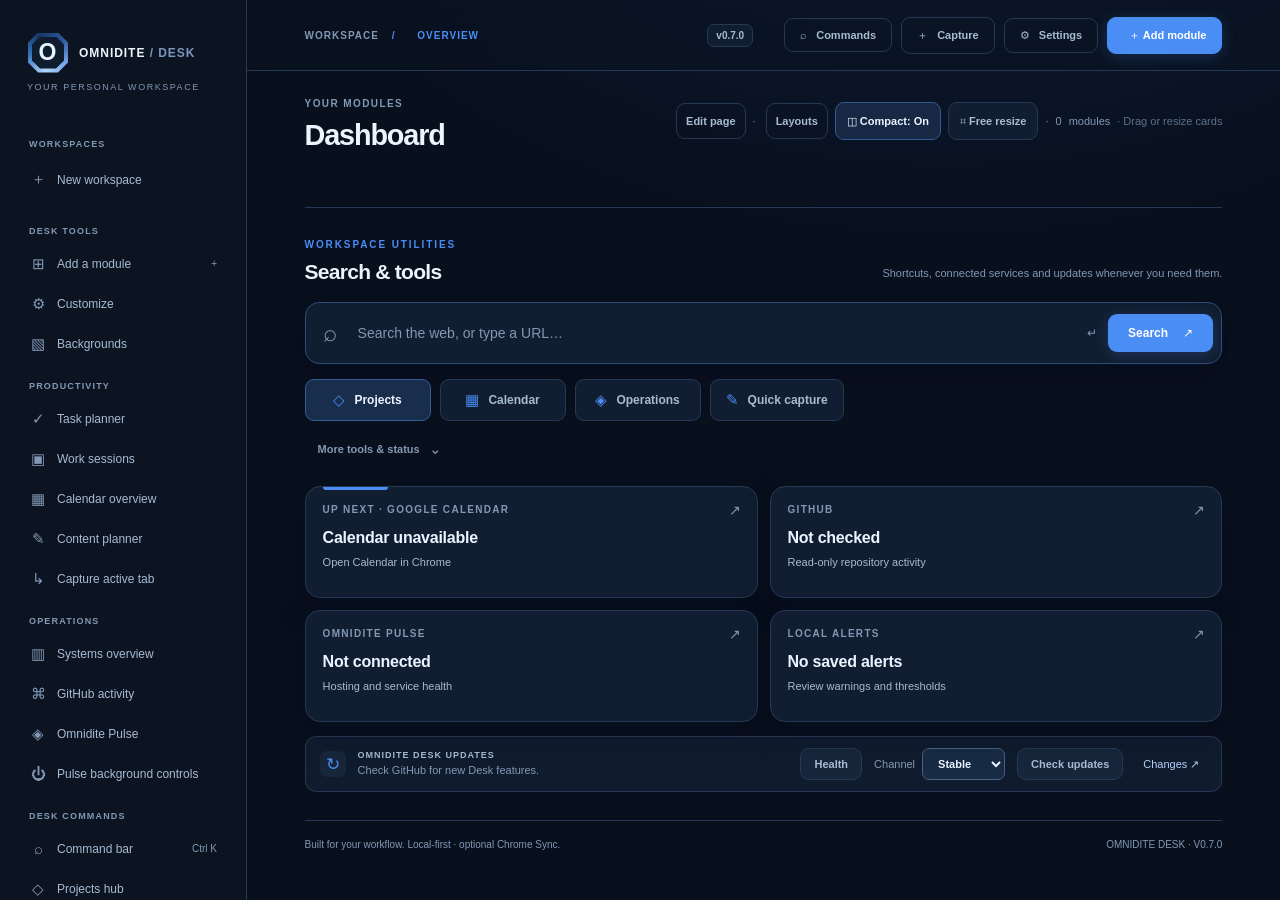
==== commit 158071ab: "feat(v0.7): wire alert source and extend CI" ====
--- a/index.html
+++ b/index.html
@@ -122,6 +122,7 @@
   <input id="wallpaperFolder" type="file" accept="image/*" webkitdirectory multiple hidden>
   <script src="air-quality.js" defer></script>
   <script src="desk-v07.js" defer></script>
+  <script src="desk-v07-alerts.js" defer></script>
   <script src="app.js" defer></script>
   <script src="desk-v03.js" defer></script>
   <script src="desk-v04.js" defer></script>
--- a/desk-v07.css
+++ b/desk-v07.css
@@ -17,3 +17,17 @@
 .v07-fx-value strong{font-size:20px;color:var(--accent,#93bbfd)}
 .v07-fx-value span,.v07-fx-result small{font-size:10px;color:var(--muted,#a4b5cd)}
 @media(max-width:500px){.v07-market-row{grid-template-columns:1fr}.v07-market-row>div:last-child{text-align:left}}
+
+/* V0.7 weather and haze alerts */
+.v07-alert-form{display:grid;grid-template-columns:repeat(2,minmax(0,1fr));gap:9px;margin-top:11px}
+.v07-alert-form label{display:grid;gap:5px;color:var(--muted,#b4c6da);font-size:10px;min-width:0}
+.v07-alert-form label:first-child{grid-column:1/-1}
+.v07-alert-form select{width:100%;min-width:0}
+.v07-alert-form small{font-size:9px;font-weight:400}
+.v07-alert-form button{align-self:end;min-height:36px}
+.v07-alert-output{margin-top:12px;font-size:12px}
+.v07-alert-item,.v07-alert-calm{padding:10px 12px;margin-bottom:6px;border-radius:9px;border:1px solid rgba(240,169,83,.5);background:rgba(255,193,92,.1);line-height:1.45}
+.v07-alert-item[data-stale=true]{opacity:.7;border-style:dashed}
+.v07-alert-calm{border-color:rgba(104,180,147,.3);background:rgba(80,145,115,.08)}
+.v07-alert-stamp{font-size:10px;color:var(--muted,#adc0d8);margin:8px 0}
+@media(max-width:480px){.v07-alert-form{grid-template-columns:1fr}.v07-alert-form label:first-child{grid-column:auto}}
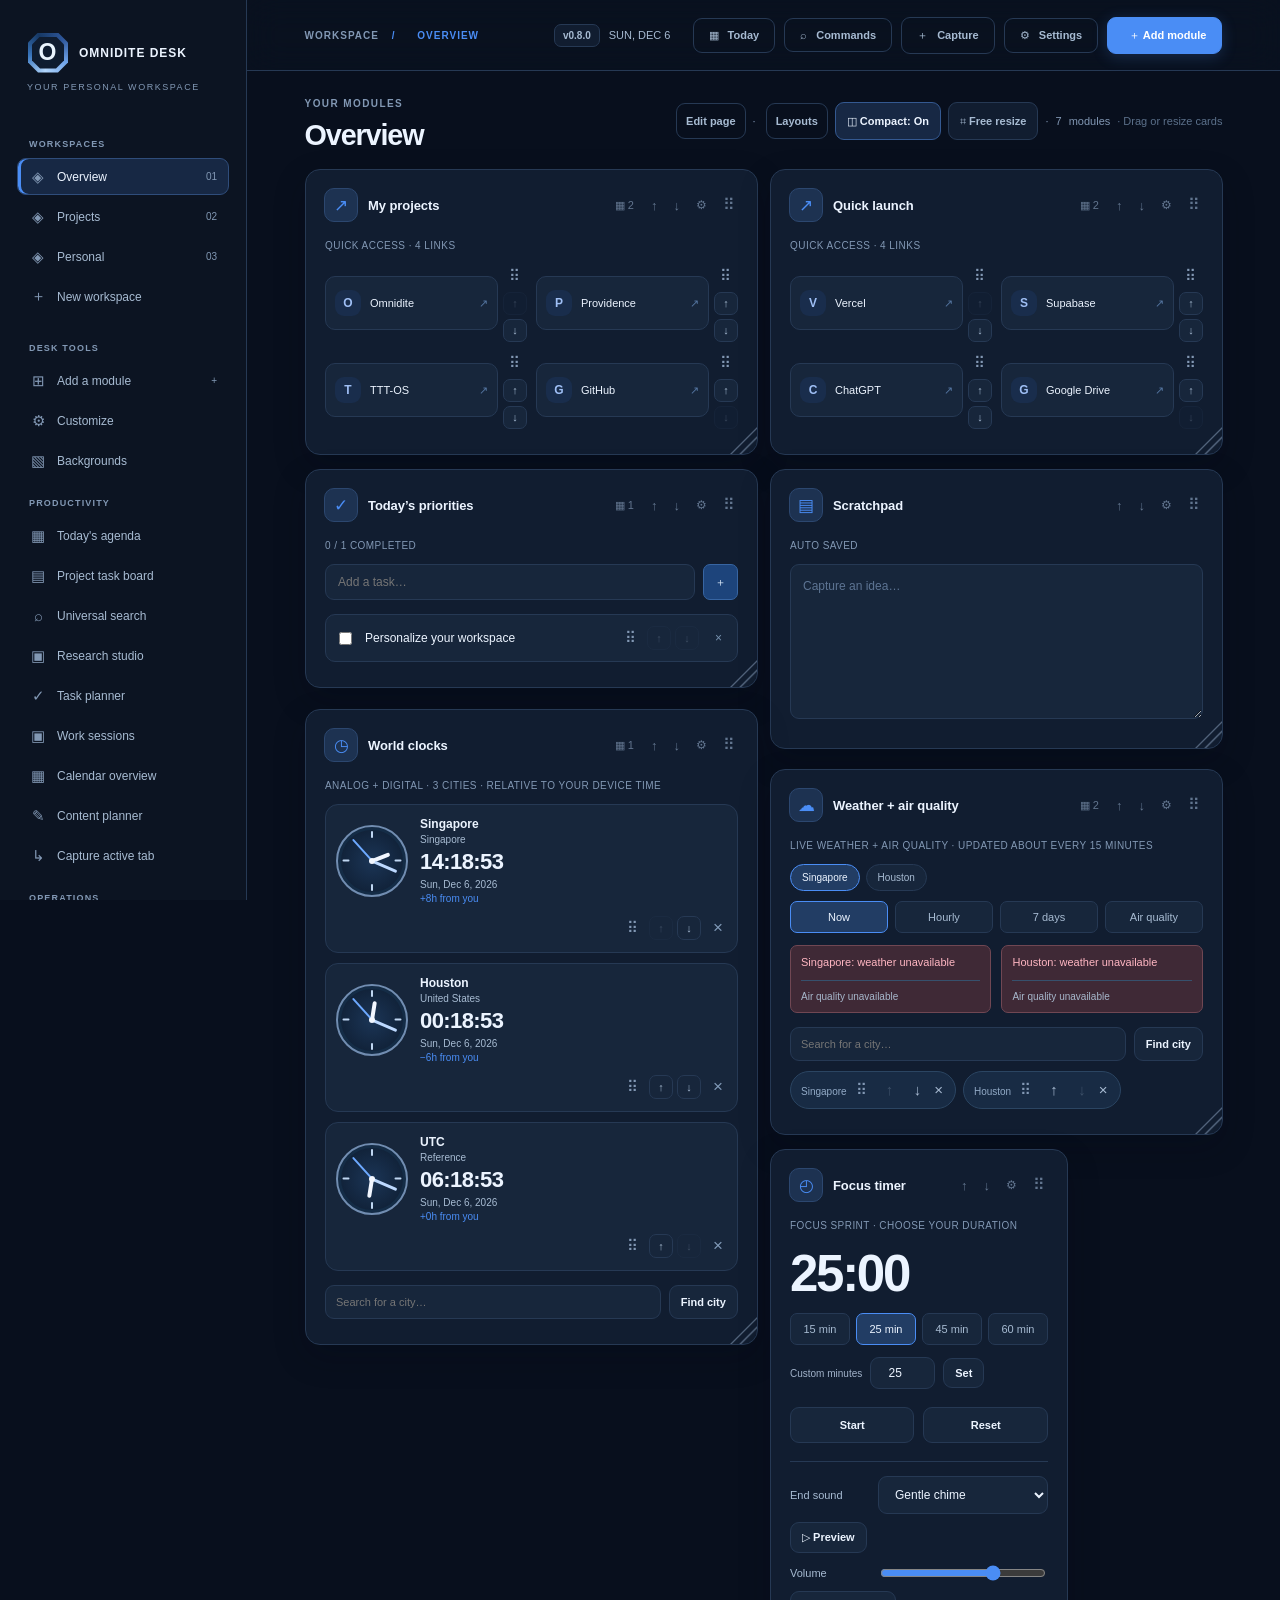
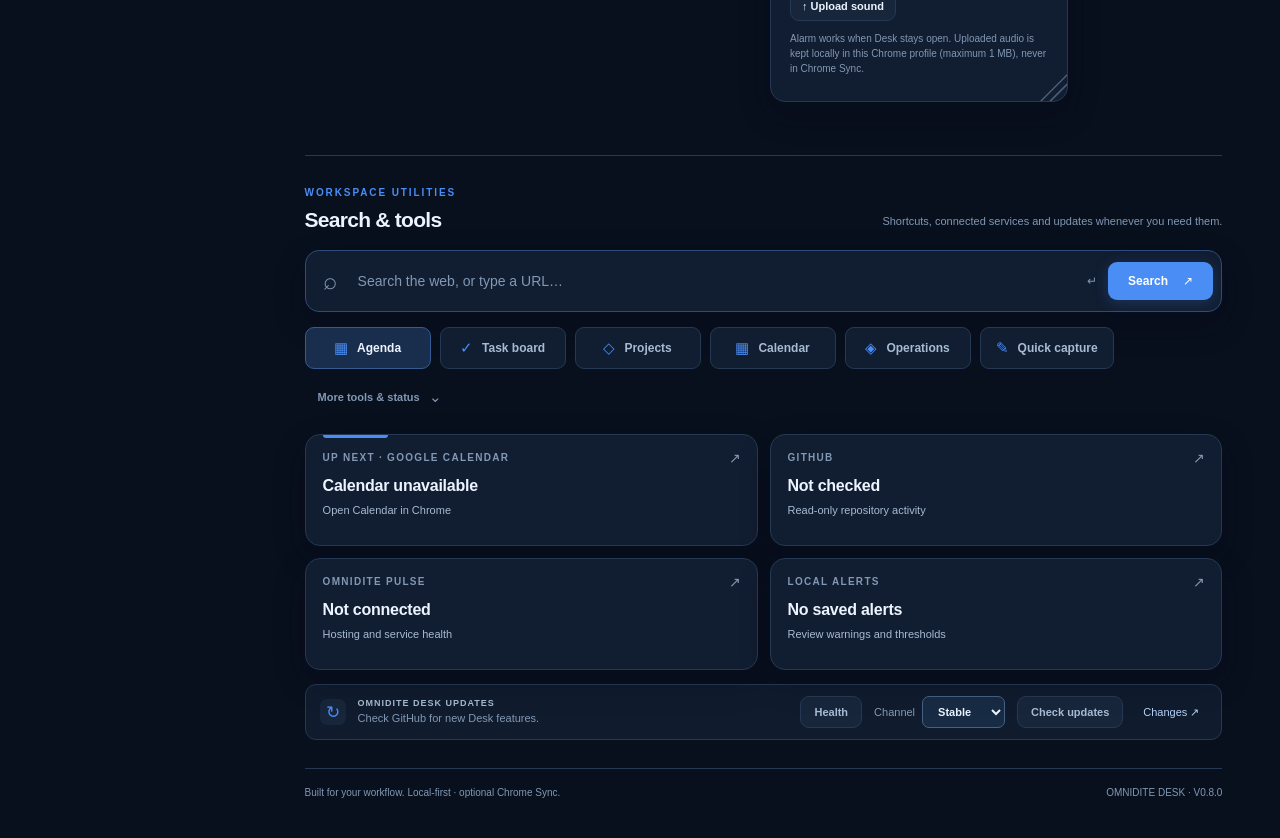
==== commit c6cf24d6: "feat(v0.8): integrate productivity panels and bump Beta release baseline" ====
--- a/index.html
+++ b/index.html
@@ -15,6 +15,7 @@
   <link rel="stylesheet" href="desk-health.css">
   <link rel="stylesheet" href="desk-update-channels.css">
   <link rel="stylesheet" href="desk-v07.css">
+  <link rel="stylesheet" href="desk-v08.css">
 </head>
 <body>
   <div class="shell">
@@ -26,6 +27,10 @@
       <button class="nav-link" data-global="customize"><span>⚙</span> Customize</button>
       <button class="nav-link" data-global="backgrounds"><span>▧</span> Backgrounds</button>
       <div class="nav-heading">PRODUCTIVITY</div>
+      <button class="nav-link" data-v08="agenda"><span>▦</span> Today's agenda</button>
+      <button class="nav-link" data-v08="tasks"><span>▤</span> Project task board</button>
+      <button class="nav-link" data-v08="search"><span>⌕</span> Universal search</button>
+      <button class="nav-link" data-v08="research"><span>▣</span> Research studio</button>
       <button class="nav-link" data-v04="tasks"><span>✓</span> Task planner</button>
       <button class="nav-link" data-v04="sessions"><span>▣</span> Work sessions</button>
       <button class="nav-link" data-v04="calendar"><span>▦</span> Calendar overview</button>
@@ -48,8 +53,9 @@
       <header class="topbar">
         <div class="crumb">WORKSPACE <span>/</span> <span id="crumbPage">OVERVIEW</span></div>
         <div class="top-actions">
-          <span class="desk-version-pill" title="Installed Omnidite Desk version">v0.7.0</span>
+          <span class="desk-version-pill" title="Installed Omnidite Desk version">v0.8.0</span>
           <span id="localDate" class="top-date"></span>
+          <button type="button" class="button ghost" data-v08="agenda" title="Today's schedule and deadlines">▦ <span>Today</span></button>
           <button type="button" class="button ghost desk-top-command" data-v03="command">⌕ <span>Commands</span></button>
           <button type="button" class="button ghost desk-top-capture" data-v03="capture">＋ <span>Capture</span></button>
           <button class="button ghost" data-global="customize" aria-label="Customize dashboard">⚙ <span>Settings</span></button>
@@ -72,6 +78,8 @@
           <button type="submit">Search <span>↗</span></button>
         </form>
         <nav class="desk-quick-actions desk-primary-actions" aria-label="Primary Desk shortcuts">
+          <button type="button" class="smallbutton" data-v08="agenda"><span class="desk-action-glyph" aria-hidden="true">▦</span> Agenda</button>
+          <button type="button" class="smallbutton" data-v08="tasks"><span class="desk-action-glyph" aria-hidden="true">✓</span> Task board</button>
           <button type="button" class="smallbutton" data-v03="projects"><span class="desk-action-glyph" aria-hidden="true">◇</span> Projects</button>
           <button type="button" class="smallbutton" data-v04="calendar"><span class="desk-action-glyph" aria-hidden="true">▦</span> Calendar</button>
           <button type="button" class="smallbutton" data-v05="overview"><span class="desk-action-glyph" aria-hidden="true">◈</span> Operations</button>
@@ -110,7 +118,7 @@
         <p id="deskUpdateHelp" class="update-help" hidden>One-time setup required: from your Omnidite-Desk folder run <strong>Setup-OneClickUpdates.bat</strong>, then reload this extension. If you have not received these files yet, run <strong>Update-Desk.bat</strong> once first.</p>
 
         </section>
-        <div class="footer">Built for your workflow. Local-first · optional Chrome Sync. <span>OMNIDITE DESK · V0.7.0</span></div>
+        <div class="footer">Built for your workflow. Local-first · optional Chrome Sync. <span>OMNIDITE DESK · V0.8.0</span></div>
       </div>
     </main>
   </div>
@@ -123,9 +131,11 @@
   <script src="air-quality.js" defer></script>
   <script src="desk-v07.js" defer></script>
   <script src="desk-v07-alerts.js" defer></script>
+  <script src="desk-v07-snapshot.js" defer></script>
   <script src="app.js" defer></script>
   <script src="desk-v03.js" defer></script>
   <script src="desk-v04.js" defer></script>
+  <script src="desk-v08.js" defer></script>
   <script src="desk-v05.js" defer></script>
   <script src="desk-v052.js" defer></script>
   <script src="desk-google-calendar.js" defer></script>
--- a/desk-v07.css
+++ b/desk-v07.css
@@ -31,3 +31,21 @@
 .v07-alert-calm{border-color:rgba(104,180,147,.3);background:rgba(80,145,115,.08)}
 .v07-alert-stamp{font-size:10px;color:var(--muted,#adc0d8);margin:8px 0}
 @media(max-width:480px){.v07-alert-form{grid-template-columns:1fr}.v07-alert-form label:first-child{grid-column:auto}}
+
+/* V0.7 daily snapshot */
+.v07-snapshot-options{display:flex;align-items:end;gap:9px;margin:8px 0 15px;flex-wrap:wrap}
+.v07-snapshot-options label{display:grid;gap:4px;font-size:10px;color:var(--muted,#abbdd2)}
+.v07-snapshot-options select{min-width:112px}
+.v07-snapshot-options button{min-height:35px}
+.v07-snapshot-kpis{display:flex;flex-wrap:wrap;gap:6px;margin:10px 0}
+.v07-snapshot-kpis>span{display:flex;flex-direction:column;padding:8px 12px;gap:4px;background:rgba(102,136,177,.14);border:1px solid rgba(111,153,204,.25);border-radius:9px;font-size:10px;color:var(--muted,#aac2db);flex:1;min-width:80px}
+.v07-snapshot-kpis strong{font-size:19px;color:var(--accent,#9bbeff)}
+.v07-snapshot-section{border-top:1px solid rgba(121,156,197,.2);margin-top:14px;padding-top:12px}
+.v07-snapshot-section h3{margin:0 0 8px;font-size:12px}
+.v07-snapshot-section>small{font-size:10px;display:block;color:var(--muted,#aec0d6);margin-top:5px}
+.v07-snapshot-entry{display:flex;gap:8px;justify-content:space-between;padding:8px 0;font-size:11px;border-bottom:1px solid rgba(121,156,197,.11);min-width:0}
+.v07-snapshot-entry strong{overflow-wrap:anywhere;max-width:62%}
+.v07-snapshot-entry span{font-size:10px;color:var(--muted,#b2c3d7);text-align:right;overflow-wrap:anywhere}
+.v07-snapshot-empty{font-size:11px;color:var(--muted,#b2c3d7)}
+.v07-snapshot-weather{font-size:12px}
+.v07-snapshot-weather .air-preview{margin-top:6px}
--- a/desk-v08.css
+++ b/desk-v08.css
@@ -0,0 +1,47 @@
+/* Desk V0.8 productivity panels — uses existing dialog and theme tokens */
+.desk-v08 .modal-top{margin-bottom:16px}
+.desk-v08 .v08-toolbar{display:flex;flex-wrap:wrap;align-items:end;gap:9px;margin:12px 0}
+.v08-toolbar label{display:grid;gap:5px;font-size:11px;color:var(--muted,#b2c4d9);min-width:115px}
+.desk-v08 .v08-toolbar .modal-input{min-width:0;max-width:100%}
+.desk-v08 .v08-grow{flex:1 1 260px;min-width:0}
+.desk-v08 .v08-stats{display:grid;grid-template-columns:repeat(3,minmax(0,1fr));gap:8px}
+.v08-stats>span{display:grid;gap:4px;background:rgba(88,127,177,.12);border:1px solid rgba(126,158,195,.23);border-radius:9px;padding:11px;color:var(--muted,#aac0da);font-size:10px}
+.v08-stats strong{font-size:21px;color:var(--accent,#96bbff)}
+.v08-calendar-source{font-size:10px;color:var(--muted,#aec1d7);margin:9px 0}
+.v08-agenda-day{padding:10px 0;border-top:1px solid rgba(121,155,195,.25)}
+.v08-agenda-day h3{font-size:12px;margin:0 0 8px}
+.v08-event{display:grid;grid-template-columns:80px 1fr;gap:11px;margin:8px 0;padding:9px;background:rgba(81,128,185,.075);border-radius:8px}
+.v08-event-type{font-size:10px;text-transform:uppercase;letter-spacing:.4px;color:var(--accent,#94c2ff);font-weight:650}
+.v08-event>div{display:grid;gap:3px;min-width:0}
+.v08-event strong{font-size:12px;overflow-wrap:anywhere}
+.v08-event small{font-size:10px;color:var(--muted,#b1c4d9);overflow-wrap:anywhere}
+.v08-attention{padding:11px 13px;border:1px solid rgba(233,158,86,.46);border-radius:9px;background:rgba(213,139,81,.1);font-size:11px}
+.v08-attention p{margin:7px 0}
+.v08-task-board{display:grid;grid-template-columns:repeat(2,minmax(0,1fr));gap:12px;margin-top:10px}
+.v08-task-column{background:rgba(89,130,181,.08);border:1px solid rgba(113,158,207,.22);border-radius:10px;padding:11px;min-width:0}
+.v08-task-column h3{font-size:12px;display:flex;justify-content:space-between;margin:0 0 12px}
+.v08-task-column h3 small{font-size:11px;color:var(--muted,#a7c1d9)}
+.v08-task-card{background:rgba(89,130,181,.14);border:1px solid rgba(108,149,193,.22);border-radius:8px;margin:7px 0;padding:10px;display:grid;gap:5px}
+.v08-task-card strong{font-size:11px;overflow-wrap:anywhere}
+.v08-task-card small{font-size:10px;color:var(--muted,#b2c6dc);overflow-wrap:anywhere}
+.v08-card-actions{display:flex;align-items:center;gap:8px;flex-wrap:wrap}
+.v08-card-actions select{min-width:0;flex:1;font-size:11px}
+.v08-empty{font-size:11px;color:var(--muted,#9cb5d0)}
+.v08-search-list{display:grid;gap:5px;max-height:55vh;overflow-y:auto;margin-top:10px}
+.v08-search-result{width:100%;display:grid;grid-template-columns:80px 1fr auto;gap:10px;text-align:left;align-items:center;border:1px solid rgba(114,154,197,.25);border-radius:8px;padding:10px;background:rgba(91,136,189,.1);color:inherit}
+.v08-search-result:hover,.v08-search-result:focus-visible{border-color:var(--accent,#95bfff)}
+.v08-search-result>span{font-size:10px;font-weight:650;color:var(--accent,#94c3ff);text-transform:uppercase}
+.v08-search-result>div{min-width:0;display:grid;gap:4px}
+.v08-search-result strong{font-size:12px;overflow-wrap:anywhere}
+.v08-search-result small{font-size:10px;color:var(--muted,#afc3da);overflow-wrap:anywhere}
+.v08-list{max-height:55vh;overflow-y:auto}
+.v08-record{display:flex;gap:12px;align-items:flex-start;justify-content:space-between;padding:13px 0;border-bottom:1px solid rgba(126,161,203,.22)}
+.v08-record>div{display:grid;gap:5px;min-width:0}
+.v08-record strong{font-size:12px;overflow-wrap:anywhere}
+.v08-record small,.v08-record p,.v08-record a{font-size:10px;color:var(--muted,#b7c8db);overflow-wrap:anywhere}
+.v08-record a{color:var(--accent,#a2cbff)}
+.v08-tags{display:flex;flex-wrap:wrap;gap:5px}
+.v08-tags span{font-size:9px;border:1px solid rgba(127,163,203,.35);border-radius:999px;padding:3px 7px}
+.desk-v08 form>.modal-input,.desk-v08 form>label.label{display:block;margin-top:10px}
+.desk-v08 form>select.modal-input,.desk-v08 form>input.modal-input,.desk-v08 form>textarea.modal-input{width:100%}
+@media(max-width:640px){.v08-task-board{grid-template-columns:1fr}.v08-event{grid-template-columns:70px 1fr}.v08-search-result{grid-template-columns:67px 1fr auto}}
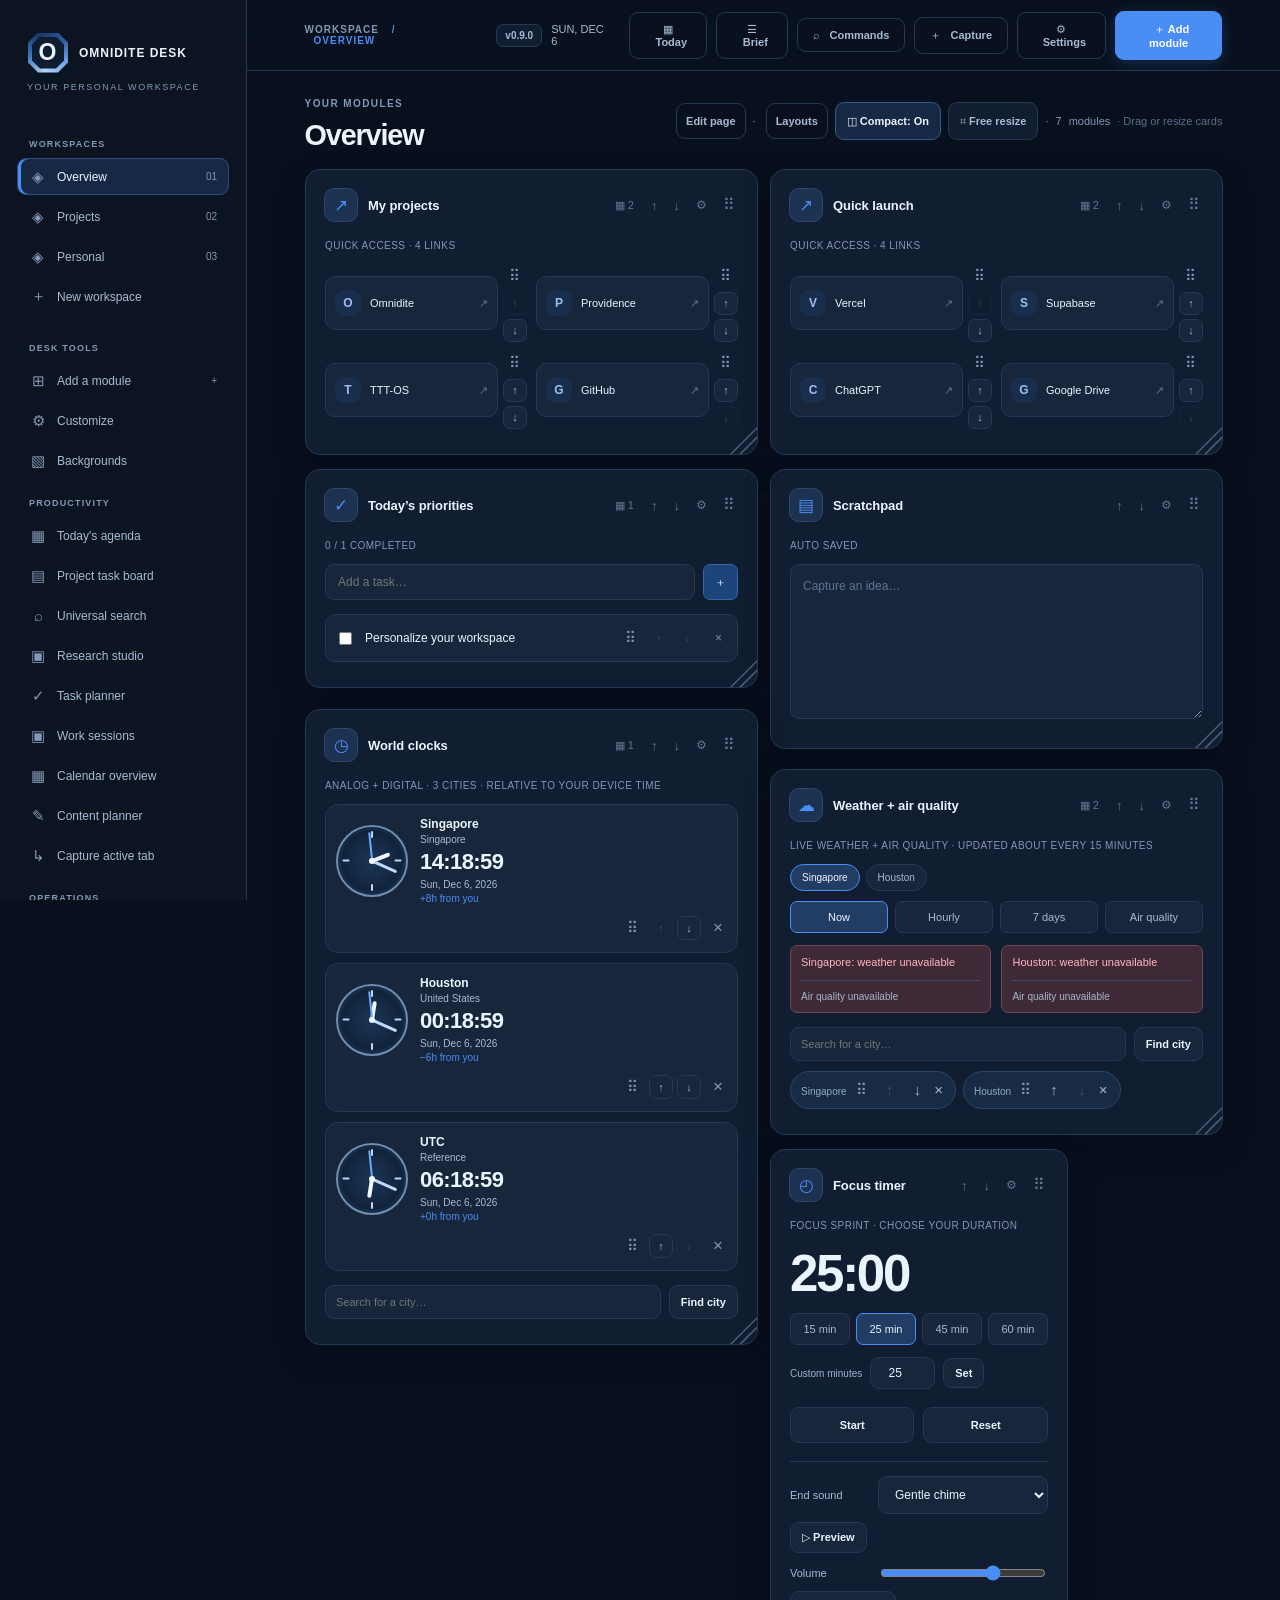
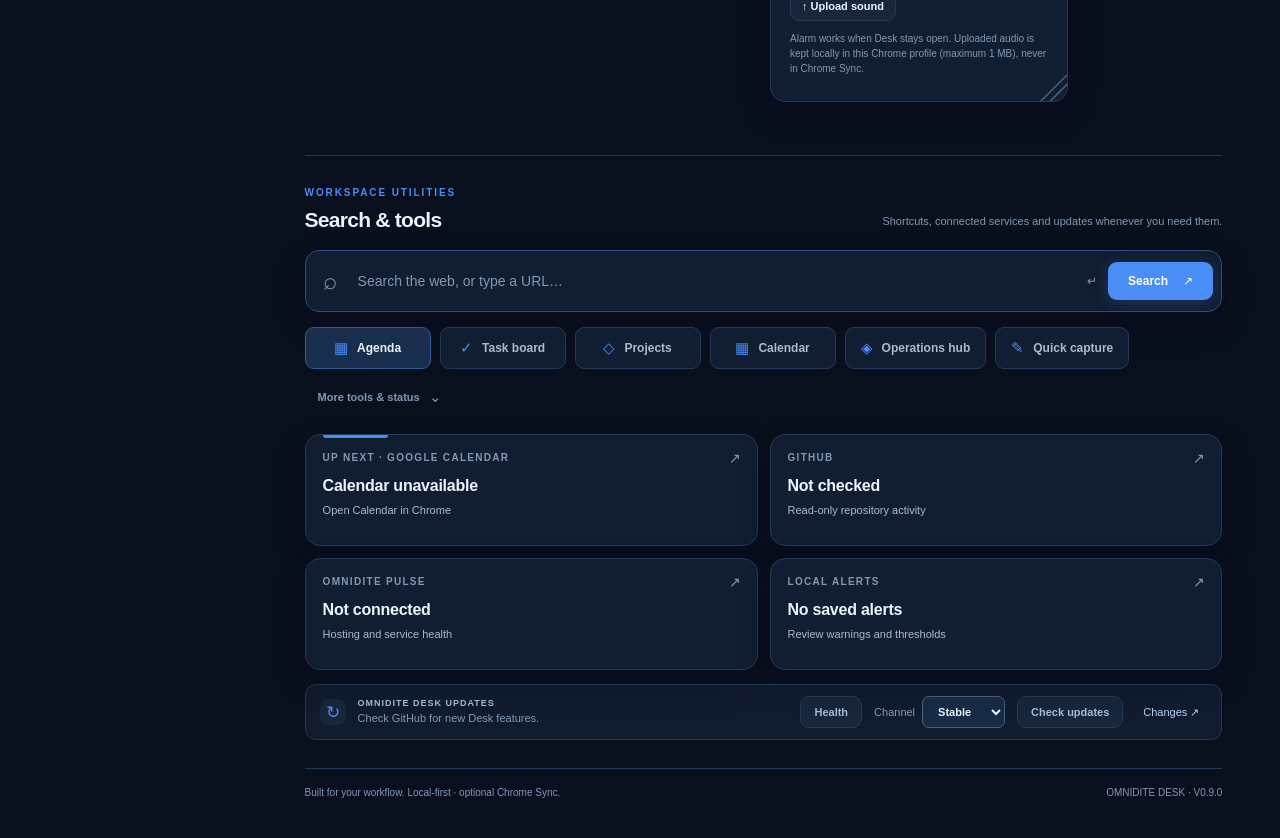
==== commit bcc14e17: "feat(v0.9): wire Operations Hub to both surfaces and Beta CI baseline" ====
--- a/index.html
+++ b/index.html
@@ -16,6 +16,7 @@
   <link rel="stylesheet" href="desk-update-channels.css">
   <link rel="stylesheet" href="desk-v07.css">
   <link rel="stylesheet" href="desk-v08.css">
+  <link rel="stylesheet" href="desk-v09.css">
 </head>
 <body>
   <div class="shell">
@@ -37,6 +38,10 @@
       <button class="nav-link" data-v04="content"><span>✎</span> Content planner</button>
       <button class="nav-link" data-v04="capture-tab"><span>↳</span> Capture active tab</button>
       <div class="nav-heading">OPERATIONS</div>
+      <button class="nav-link" data-v09="overview"><span>▥</span> Unified monitoring</button>
+      <button class="nav-link" data-v09="projects"><span>◇</span> Project command</button>
+      <button class="nav-link" data-v09="alerts"><span>◉</span> Alert center</button>
+      <button class="nav-link" data-v09="brief"><span>☰</span> Daily operations brief</button>
       <button class="nav-link" data-v05="overview"><span>▥</span> Systems overview</button>
       <button class="nav-link" data-v05="github"><span>⌘</span> GitHub activity</button>
       <button class="nav-link" data-v05="pulse"><span>◈</span> Omnidite Pulse</button>
@@ -53,9 +58,10 @@
       <header class="topbar">
         <div class="crumb">WORKSPACE <span>/</span> <span id="crumbPage">OVERVIEW</span></div>
         <div class="top-actions">
-          <span class="desk-version-pill" title="Installed Omnidite Desk version">v0.8.0</span>
+          <span class="desk-version-pill" title="Installed Omnidite Desk version">v0.9.0</span>
           <span id="localDate" class="top-date"></span>
           <button type="button" class="button ghost" data-v08="agenda" title="Today's schedule and deadlines">▦ <span>Today</span></button>
+          <button type="button" class="button ghost" data-v09="brief" title="Cached operations briefing">☰ <span>Brief</span></button>
           <button type="button" class="button ghost desk-top-command" data-v03="command">⌕ <span>Commands</span></button>
           <button type="button" class="button ghost desk-top-capture" data-v03="capture">＋ <span>Capture</span></button>
           <button class="button ghost" data-global="customize" aria-label="Customize dashboard">⚙ <span>Settings</span></button>
@@ -82,7 +88,7 @@
           <button type="button" class="smallbutton" data-v08="tasks"><span class="desk-action-glyph" aria-hidden="true">✓</span> Task board</button>
           <button type="button" class="smallbutton" data-v03="projects"><span class="desk-action-glyph" aria-hidden="true">◇</span> Projects</button>
           <button type="button" class="smallbutton" data-v04="calendar"><span class="desk-action-glyph" aria-hidden="true">▦</span> Calendar</button>
-          <button type="button" class="smallbutton" data-v05="overview"><span class="desk-action-glyph" aria-hidden="true">◈</span> Operations</button>
+          <button type="button" class="smallbutton" data-v09="overview"><span class="desk-action-glyph" aria-hidden="true">◈</span> Operations hub</button>
           <button type="button" class="smallbutton" data-v03="capture"><span class="desk-action-glyph" aria-hidden="true">✎</span> Quick capture</button>
         </nav>
         <details class="desk-tools-more">
@@ -118,7 +124,7 @@
         <p id="deskUpdateHelp" class="update-help" hidden>One-time setup required: from your Omnidite-Desk folder run <strong>Setup-OneClickUpdates.bat</strong>, then reload this extension. If you have not received these files yet, run <strong>Update-Desk.bat</strong> once first.</p>
 
         </section>
-        <div class="footer">Built for your workflow. Local-first · optional Chrome Sync. <span>OMNIDITE DESK · V0.8.0</span></div>
+        <div class="footer">Built for your workflow. Local-first · optional Chrome Sync. <span>OMNIDITE DESK · V0.9.0</span></div>
       </div>
     </main>
   </div>
@@ -137,6 +143,7 @@
   <script src="desk-v04.js" defer></script>
   <script src="desk-v08.js" defer></script>
   <script src="desk-v05.js" defer></script>
+  <script src="desk-v09.js" defer></script>
   <script src="desk-v052.js" defer></script>
   <script src="desk-google-calendar.js" defer></script>
   <script src="desk-focus-audio.js" defer></script>
--- a/desk-v09.css
+++ b/desk-v09.css
@@ -0,0 +1,52 @@
+/* V0.9 operational command center: responsive, high-density, theme-aware */
+.desk-v09{max-width:100%;min-width:0}
+.desk-v09 .modal-top{margin-bottom:15px}
+.v09-toolbar{display:flex;align-items:end;flex-wrap:wrap;gap:8px;margin:12px 0}
+.v09-toolbar>label{display:grid;gap:5px;font-size:11px;color:var(--muted,#afc1d8);min-width:125px}
+.v09-toolbar select{min-width:0}
+.v09-toolbar .v09-check{display:flex;align-items:center;flex-direction:row;gap:6px}
+.v09-kpis{display:grid;grid-template-columns:repeat(3,minmax(0,1fr));gap:8px;margin:11px 0}
+.v09-kpis span{min-width:0;padding:9px 10px;background:rgba(93,135,186,.12);border:1px solid rgba(120,161,210,.2);border-radius:8px;color:var(--muted,#b0c1d5);font-size:10px;display:grid;gap:4px}
+.v09-kpis strong{font-size:19px;font-weight:700;color:var(--accent,#99beff)}
+.v09-heading{font-size:13px;margin:18px 0 7px}
+.v09-fresh{display:block;font-size:10px;color:var(--muted,#acc0d6);margin-bottom:8px}
+.v09-fresh.is-stale{color:#f0bc80}
+.v09-provider-list{display:grid;grid-template-columns:repeat(2,minmax(0,1fr));gap:9px}
+.v09-provider,.v09-project,.v09-alert{min-width:0;background:rgba(92,131,174,.075);border:1px solid rgba(129,165,203,.24);border-radius:10px;padding:12px}
+.v09-provider-head{display:flex;justify-content:space-between;gap:10px;align-items:center;font-size:12px}
+.v09-provider-head strong{overflow-wrap:anywhere}
+.v09-provider-head span{font-size:10px;border-radius:999px;padding:3px 8px;background:rgba(128,145,160,.12)}
+.v09-provider-head span[data-health=ok]{color:#83d5ac}
+.v09-provider-head span[data-health=warning]{color:#f6c27c}
+.v09-provider-head span[data-health=down]{color:#ff9090}
+.v09-metric{padding:7px 0;border-top:1px solid rgba(135,166,200,.14);margin-top:7px;display:grid;gap:5px}
+.v09-metric>div{display:flex;justify-content:space-between;gap:7px;align-items:baseline;font-size:10px}
+.v09-metric strong{font-size:11px;overflow-wrap:anywhere;text-align:right}
+.v09-metric small{color:var(--muted,#a9bfd6);font-size:9px}
+.v09-metric small[data-level=warning]{color:#f6c27c}
+.v09-metric small[data-level=critical]{color:#ff9090}
+.v09-project-list{display:grid;grid-template-columns:repeat(2,minmax(0,1fr));gap:11px}
+.v09-project-heading{display:flex;justify-content:space-between;gap:8px;align-items:flex-start}
+.v09-project-heading h3{margin:0;font-size:13px;overflow-wrap:anywhere}
+.v09-project-heading small{color:var(--muted,#b0c4d9);font-size:10px}
+.v09-project .v09-kpis strong{font-size:15px}
+.v09-project .v09-kpis{gap:5px}
+.v09-project .v09-kpis span{padding:7px;font-size:9px}
+.v09-links{display:flex;gap:9px;flex-wrap:wrap;font-size:11px}
+.v09-links a,.v09-provider a{color:var(--accent,#98c7ff);text-decoration:none}
+.v09-note{color:var(--muted,#b4c5d8);font-size:10px;line-height:1.55;overflow-wrap:anywhere}
+.v09-alert-list{display:grid;gap:8px}
+.v09-alert{display:flex;align-items:center;justify-content:space-between;gap:10px;font-size:11px}
+.v09-alert strong{font-size:12px}
+.v09-alert small{color:var(--muted,#aabfd6);font-size:10px}
+.v09-alert p{margin:6px 0}
+.v09-alert[data-health=down]{border-color:rgba(237,125,127,.5)}
+.v09-alert[data-health=warning]{border-color:rgba(233,183,114,.35)}
+.v09-brief-row{display:flex;justify-content:space-between;gap:10px;padding:9px 0;border-bottom:1px solid rgba(119,159,200,.2);font-size:11px}
+.v09-brief-row strong{overflow-wrap:anywhere}
+.v09-brief-row span{color:var(--muted,#b5c7dc);text-align:right;overflow-wrap:anywhere;max-width:60%}
+.desk-v09 form>input.modal-input,.desk-v09 form>textarea.modal-input,.desk-v09 form>select.modal-input{width:100%;box-sizing:border-box}
+.desk-v09 form>label.label{display:block;margin:12px 0 5px}
+.desk-v09 textarea.modal-input{min-height:75px}
+@media(max-width:740px){.v09-provider-list,.v09-project-list{grid-template-columns:1fr}.v09-project-heading{align-items:flex-start}}
+@media(max-width:440px){.v09-alert,.v09-brief-row{flex-direction:column;align-items:flex-start}.v09-brief-row span{text-align:left;max-width:100%}.v09-kpis{gap:5px}.v09-kpis span{padding:7px;font-size:9px}}
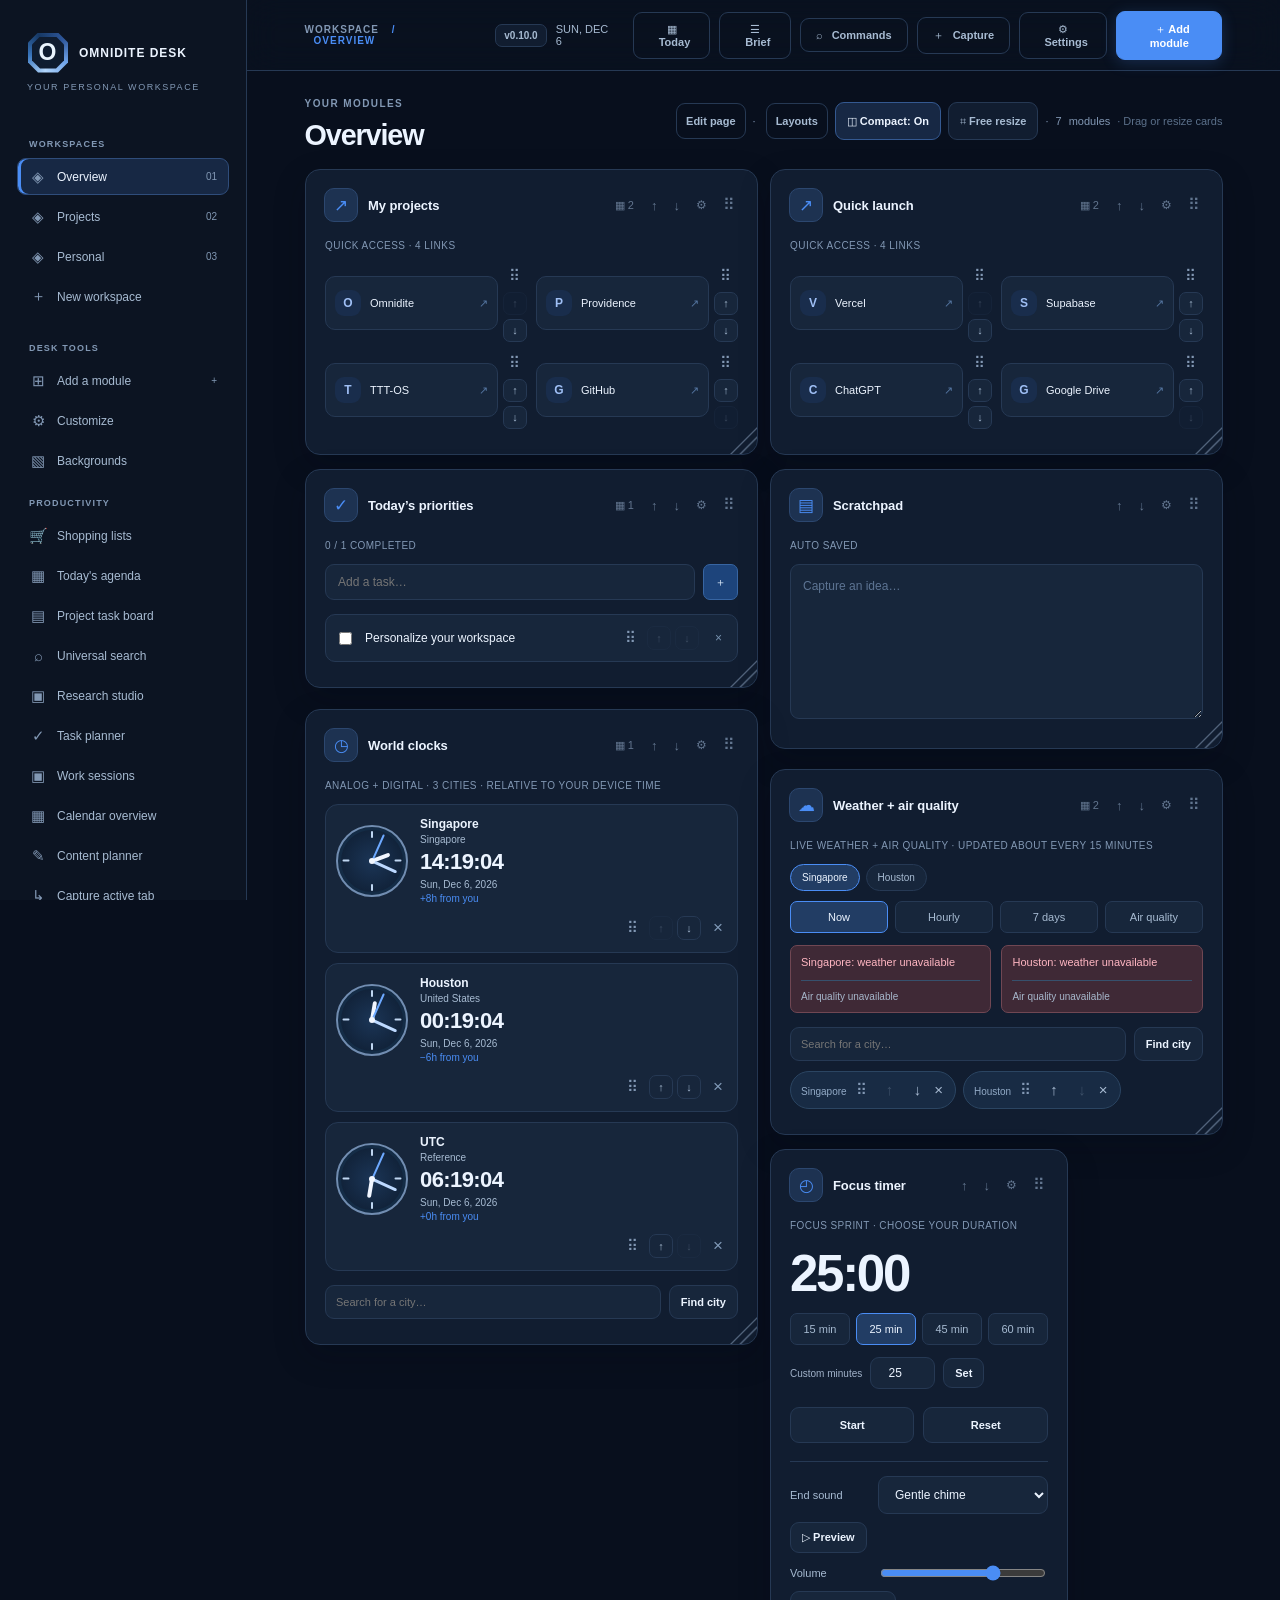
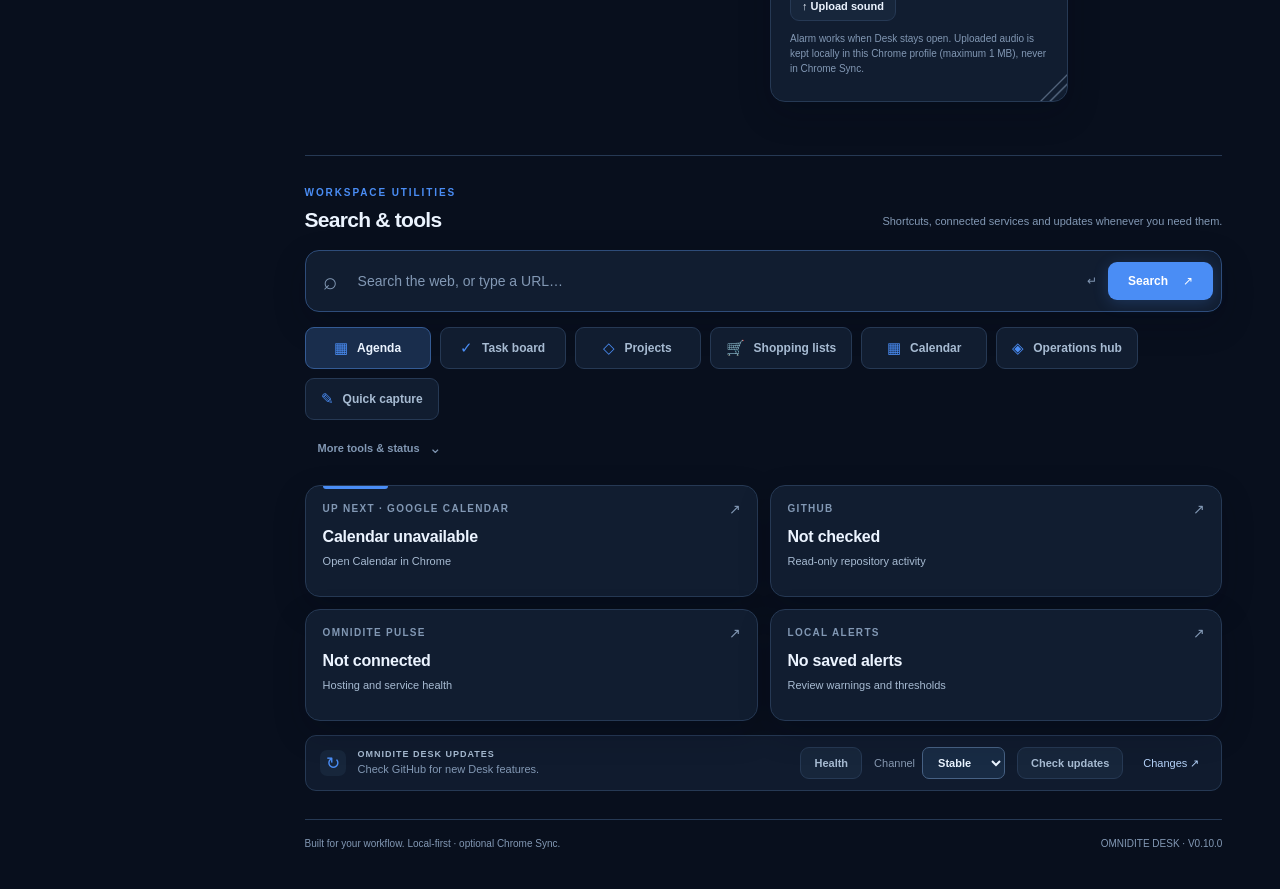
==== commit 397d8750: "feat(shopping): open shopping lists from New Tab and Side Panel" ====
--- a/index.html
+++ b/index.html
@@ -17,6 +17,7 @@
   <link rel="stylesheet" href="desk-v07.css">
   <link rel="stylesheet" href="desk-v08.css">
   <link rel="stylesheet" href="desk-v09.css">
+  <link rel="stylesheet" href="desk-shopping.css">
 </head>
 <body>
   <div class="shell">
@@ -28,6 +29,7 @@
       <button class="nav-link" data-global="customize"><span>⚙</span> Customize</button>
       <button class="nav-link" data-global="backgrounds"><span>▧</span> Backgrounds</button>
       <div class="nav-heading">PRODUCTIVITY</div>
+      <button class="nav-link" data-shop="open"><span>🛒</span> Shopping lists</button>
       <button class="nav-link" data-v08="agenda"><span>▦</span> Today's agenda</button>
       <button class="nav-link" data-v08="tasks"><span>▤</span> Project task board</button>
       <button class="nav-link" data-v08="search"><span>⌕</span> Universal search</button>
@@ -58,7 +60,7 @@
       <header class="topbar">
         <div class="crumb">WORKSPACE <span>/</span> <span id="crumbPage">OVERVIEW</span></div>
         <div class="top-actions">
-          <span class="desk-version-pill" title="Installed Omnidite Desk version">v0.9.0</span>
+          <span class="desk-version-pill" title="Installed Omnidite Desk version">v0.10.0</span>
           <span id="localDate" class="top-date"></span>
           <button type="button" class="button ghost" data-v08="agenda" title="Today's schedule and deadlines">▦ <span>Today</span></button>
           <button type="button" class="button ghost" data-v09="brief" title="Cached operations briefing">☰ <span>Brief</span></button>
@@ -87,6 +89,7 @@
           <button type="button" class="smallbutton" data-v08="agenda"><span class="desk-action-glyph" aria-hidden="true">▦</span> Agenda</button>
           <button type="button" class="smallbutton" data-v08="tasks"><span class="desk-action-glyph" aria-hidden="true">✓</span> Task board</button>
           <button type="button" class="smallbutton" data-v03="projects"><span class="desk-action-glyph" aria-hidden="true">◇</span> Projects</button>
+          <button type="button" class="smallbutton" data-shop="open"><span class="desk-action-glyph" aria-hidden="true">🛒</span> Shopping lists</button>
           <button type="button" class="smallbutton" data-v04="calendar"><span class="desk-action-glyph" aria-hidden="true">▦</span> Calendar</button>
           <button type="button" class="smallbutton" data-v09="overview"><span class="desk-action-glyph" aria-hidden="true">◈</span> Operations hub</button>
           <button type="button" class="smallbutton" data-v03="capture"><span class="desk-action-glyph" aria-hidden="true">✎</span> Quick capture</button>
@@ -124,7 +127,7 @@
         <p id="deskUpdateHelp" class="update-help" hidden>One-time setup required: from your Omnidite-Desk folder run <strong>Setup-OneClickUpdates.bat</strong>, then reload this extension. If you have not received these files yet, run <strong>Update-Desk.bat</strong> once first.</p>
 
         </section>
-        <div class="footer">Built for your workflow. Local-first · optional Chrome Sync. <span>OMNIDITE DESK · V0.9.0</span></div>
+        <div class="footer">Built for your workflow. Local-first · optional Chrome Sync. <span>OMNIDITE DESK · V0.10.0</span></div>
       </div>
     </main>
   </div>
@@ -144,6 +147,7 @@
   <script src="desk-v08.js" defer></script>
   <script src="desk-v05.js" defer></script>
   <script src="desk-v09.js" defer></script>
+  <script src="desk-shopping.js" defer></script>
   <script src="desk-v052.js" defer></script>
   <script src="desk-google-calendar.js" defer></script>
   <script src="desk-focus-audio.js" defer></script>
--- a/desk-shopping.css
+++ b/desk-shopping.css
@@ -0,0 +1,52 @@
+/* Desk Shopping Lists V0.10 beta — desktop and compact side panel */
+#modal:has(.desk-shopping){max-width:min(1100px,calc(100vw - 28px));width:calc(100vw - 28px)}
+.desk-shopping{min-width:0}
+.desk-shopping .modal-top{margin-bottom:16px}
+.shop-toolbar{display:flex;align-items:center;flex-wrap:wrap;gap:8px;margin:12px 0 17px}
+.shop-hint,.shop-help{font-size:11px;line-height:1.6;color:var(--muted,#a9bed8)}
+.shop-hint{margin-left:auto}
+.shop-help{padding:8px 0;margin:10px 0 0}
+.shop-list-grid{display:grid;grid-template-columns:repeat(auto-fit,minmax(230px,1fr));gap:12px}
+.shop-list-card{padding:16px;background:rgba(95,135,183,.11);border:1px solid rgba(129,165,203,.25);border-radius:12px;min-width:0}
+.shop-list-card h3{font-size:14px;line-height:1.35;margin:9px 0 11px;overflow-wrap:anywhere}
+.shop-list-card p{font-size:11px;color:var(--muted,#a6c0d9);line-height:1.5;margin:7px 0}
+.shop-list-card p strong{color:inherit}
+.shop-stat{font-size:20px;letter-spacing:-.5px;color:var(--accent,#8cbaff);font-weight:750}
+.shop-category{font-size:10px;letter-spacing:.4px;color:var(--muted,#a8bfd9);text-transform:uppercase}
+.shop-empty{padding:27px 15px;text-align:center;border:1px dashed rgba(130,168,207,.36);border-radius:11px;font-size:12px;color:var(--muted,#a9bed8)}
+.shop-empty p{margin-bottom:0}
+.shop-two,.shop-three{display:grid;grid-template-columns:repeat(2,minmax(0,1fr));gap:12px;margin-top:12px}
+.shop-three{grid-template-columns:repeat(3,minmax(0,1fr))}
+.shop-two>label,.shop-three>label{display:flex;flex-direction:column;gap:6px;color:var(--muted,#a9bed8);font-size:11px;min-width:0}
+.desk-shopping textarea.modal-input{width:100%;min-height:66px;resize:vertical}
+.shop-check{display:flex;align-items:center;gap:8px;font-size:12px;margin-top:16px;color:var(--muted,#a9bfd8)}
+.shop-danger{border-color:#8c4b59!important;color:#ffb7bc!important}
+.shop-kpis{display:grid;grid-template-columns:repeat(3,minmax(0,1fr));gap:10px;margin:16px 0}
+.shop-kpis>div{min-width:0;padding:13px;background:rgba(98,142,191,.1);border:1px solid rgba(122,165,207,.23);border-radius:9px;display:grid;gap:7px}
+.shop-kpis small{font-size:10px;color:var(--muted,#9eb5d2)}
+.shop-kpis strong{font-variant-numeric:tabular-nums;font-size:18px;color:var(--accent,#8ebfff);overflow-wrap:anywhere}
+.shop-target{font-size:11px;color:#91d5b6}
+.shop-search{display:flex;align-items:center;gap:10px;flex-wrap:wrap;font-size:11px;color:var(--muted,#9aacc6);margin:13px 0}
+.shop-search input{flex:1;min-width:150px}
+.shop-table-wrap{width:100%;overflow-x:auto;max-height:52vh;overflow-y:auto;border:1px solid rgba(116,150,187,.23);border-radius:9px}
+.shop-table{width:100%;border-collapse:collapse;min-width:760px;font-size:11px;font-variant-numeric:tabular-nums}
+.shop-table th{text-align:left;color:var(--muted,#a9c0d8);font-size:10px;letter-spacing:.4px;font-weight:700;position:sticky;top:0;z-index:1;background:#18263b}
+.shop-table td,.shop-table th{padding:10px 9px;border-bottom:1px solid rgba(122,165,207,.17);vertical-align:top}
+.shop-table td{color:var(--light,#e8eefb)}
+.shop-table td:nth-child(2){min-width:180px}
+.shop-table td strong{display:block;font-weight:600;overflow-wrap:anywhere}
+.shop-table td small{display:block;margin-top:5px;font-size:10px;color:var(--muted,#abc0d8);overflow-wrap:anywhere}
+.shop-table td a{color:var(--accent,#94bbff);text-decoration:none}
+.shop-table td .shop-met{color:#81d9b1}
+.shop-bought td{opacity:.67}
+.shop-bought td:nth-child(2)>strong{text-decoration:line-through}
+.shop-actions{display:flex;gap:4px;flex-wrap:wrap;min-width:150px}
+.shop-table .smallbutton{padding:5px 7px;font-size:10px;white-space:nowrap}
+.shop-table tr[hidden]{display:none}
+.shop-inline{display:flex;gap:8px;flex-wrap:wrap}
+.shop-inline input{flex:1}
+.shop-history{padding:0;list-style:none;margin:13px 0;display:grid;gap:8px;max-height:220px;overflow:auto}
+.shop-history li{padding:9px 12px;border:1px solid rgba(122,165,207,.23);border-radius:8px;display:flex;justify-content:space-between;align-items:center;gap:8px;font-size:11px}
+.shop-history strong{font-size:12px}
+.shop-history small{color:var(--muted,#a9bed8)}
+@media(max-width:560px){.shop-two,.shop-three{grid-template-columns:1fr}.shop-kpis{gap:5px}.shop-kpis>div{padding:8px}.shop-kpis strong{font-size:13px}.shop-list-grid{grid-template-columns:1fr}.shop-hint{margin-left:0}.shop-history li{flex-wrap:wrap}.desk-shopping .modal-pad{padding:15px}}
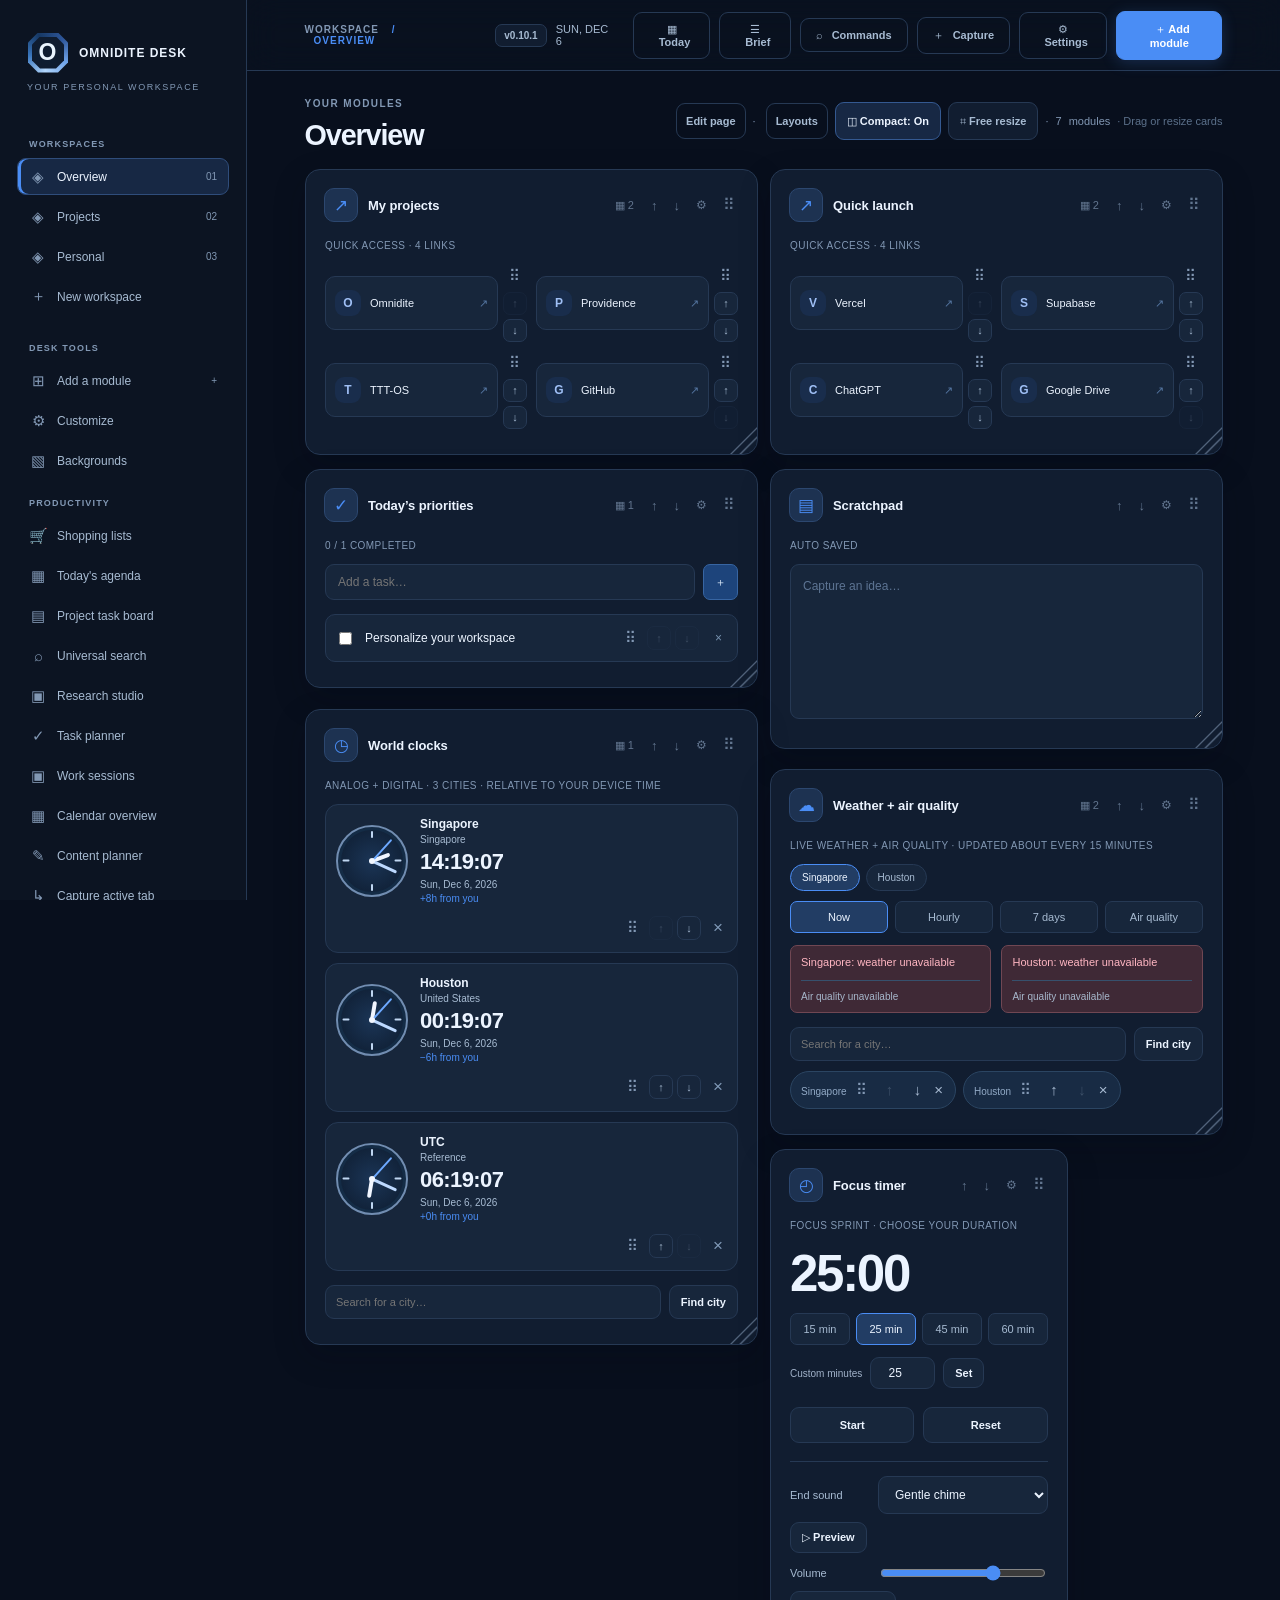
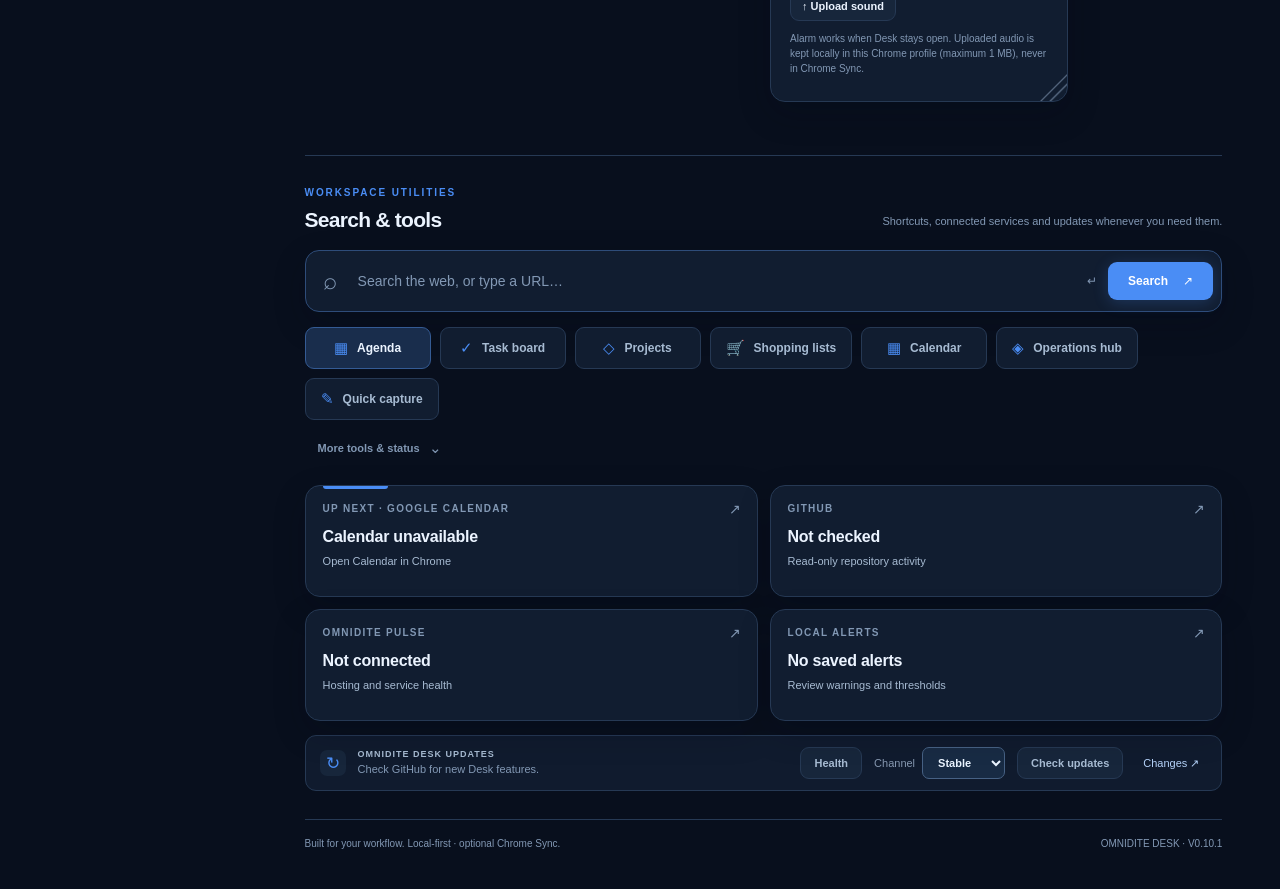
==== commit 849f1d8c: "chore(release): bump shopping widget update to V0.10.1 Beta" ====
--- a/index.html
+++ b/index.html
@@ -60,7 +60,7 @@
       <header class="topbar">
         <div class="crumb">WORKSPACE <span>/</span> <span id="crumbPage">OVERVIEW</span></div>
         <div class="top-actions">
-          <span class="desk-version-pill" title="Installed Omnidite Desk version">v0.10.0</span>
+          <span class="desk-version-pill" title="Installed Omnidite Desk version">v0.10.1</span>
           <span id="localDate" class="top-date"></span>
           <button type="button" class="button ghost" data-v08="agenda" title="Today's schedule and deadlines">▦ <span>Today</span></button>
           <button type="button" class="button ghost" data-v09="brief" title="Cached operations briefing">☰ <span>Brief</span></button>
@@ -127,7 +127,7 @@
         <p id="deskUpdateHelp" class="update-help" hidden>One-time setup required: from your Omnidite-Desk folder run <strong>Setup-OneClickUpdates.bat</strong>, then reload this extension. If you have not received these files yet, run <strong>Update-Desk.bat</strong> once first.</p>
 
         </section>
-        <div class="footer">Built for your workflow. Local-first · optional Chrome Sync. <span>OMNIDITE DESK · V0.10.0</span></div>
+        <div class="footer">Built for your workflow. Local-first · optional Chrome Sync. <span>OMNIDITE DESK · V0.10.1</span></div>
       </div>
     </main>
   </div>
--- a/desk-shopping.css
+++ b/desk-shopping.css
@@ -20,7 +20,7 @@
 .shop-two>label,.shop-three>label{display:flex;flex-direction:column;gap:6px;color:var(--muted,#a9bed8);font-size:11px;min-width:0}
 .desk-shopping textarea.modal-input{width:100%;min-height:66px;resize:vertical}
 .shop-check{display:flex;align-items:center;gap:8px;font-size:12px;margin-top:16px;color:var(--muted,#a9bfd8)}
-.shop-danger{border-color:#8c4b59!important;color:#ffb7bc!important}
+.desk-shopping [data-danger]{border-color:#8c4b59!important;color:#ffb7bc!important}
 .shop-kpis{display:grid;grid-template-columns:repeat(3,minmax(0,1fr));gap:10px;margin:16px 0}
 .shop-kpis>div{min-width:0;padding:13px;background:rgba(98,142,191,.1);border:1px solid rgba(122,165,207,.23);border-radius:9px;display:grid;gap:7px}
 .shop-kpis small{font-size:10px;color:var(--muted,#9eb5d2)}
@@ -49,4 +49,26 @@
 .shop-history li{padding:9px 12px;border:1px solid rgba(122,165,207,.23);border-radius:8px;display:flex;justify-content:space-between;align-items:center;gap:8px;font-size:11px}
 .shop-history strong{font-size:12px}
 .shop-history small{color:var(--muted,#a9bed8)}
-@media(max-width:560px){.shop-two,.shop-three{grid-template-columns:1fr}.shop-kpis{gap:5px}.shop-kpis>div{padding:8px}.shop-kpis strong{font-size:13px}.shop-list-grid{grid-template-columns:1fr}.shop-hint{margin-left:0}.shop-history li{flex-wrap:wrap}.desk-shopping .modal-pad{padding:15px}}
+@media(max-width:560px){.shop-two,.shop-three{grid-template-columns:1fr}.shop-kpis{gap:5px}.shop-kpis>div{padding:8px}.shop-kpis strong{font-size:13px}.shop-list-grid{grid-template-columns:1fr}.shop-hint{margin-left:0}.shop-history li{flex-wrap:wrap}.desk-shopping{padding:15px}}
+
+
+/* Optional dashboard shopping widget — inherits Desk theme, respects resize and Side Panel */
+.shop-widget{display:grid;gap:10px;min-width:0}
+.shop-widget .module-sub{margin:2px 0 4px;line-height:1.4}
+.shop-widget-list{display:flex;align-items:center;justify-content:space-between;gap:10px;padding:10px 11px;text-align:left;border:1px solid rgba(135,166,200,.25);background:rgba(95,135,183,.09);color:inherit;border-radius:9px;min-width:0}
+.shop-widget-list:hover{background:rgba(95,135,183,.22);border-color:var(--accent,#83aaff)}
+.shop-widget-label{display:grid;gap:4px;min-width:0;flex:1}
+.shop-widget-label strong{font-size:11px;overflow-wrap:anywhere}
+.shop-widget-label small,.shop-widget-muted{font-size:10px;color:var(--muted,#aabdd7);line-height:1.5}
+.shop-widget-price{font-weight:720;font-size:12px;color:var(--accent,#8dbaff);white-space:nowrap;font-variant-numeric:tabular-nums}
+.shop-widget-total{display:grid;gap:6px;padding:10px;background:rgba(93,135,186,.1);border:1px solid rgba(120,161,210,.2);border-radius:9px}
+.shop-widget-total small{font-size:10px;color:var(--muted,#aabdd7)}
+.shop-widget-total strong{font-size:clamp(18px,2vw,24px);overflow-wrap:anywhere;color:var(--accent,#8dbaff);font-variant-numeric:tabular-nums}
+.shop-widget-muted{margin:0}
+.shop-widget-items{display:grid;gap:0}
+.shop-widget-item{display:flex;align-items:baseline;justify-content:space-between;gap:9px;padding:8px 0;border-bottom:1px solid rgba(125,165,207,.18);font-size:11px;min-width:0}
+.shop-widget-item span{overflow-wrap:anywhere;min-width:0}
+.shop-widget-item small{font-size:10px;white-space:nowrap;color:var(--muted,#aabdd7)}
+.shop-widget-actions{display:flex;gap:8px;flex-wrap:wrap;margin-top:5px}
+.shop-widget-actions button{flex:1;white-space:nowrap;min-width:100px}
+body.side-mode .shop-widget-total strong{font-size:18px}
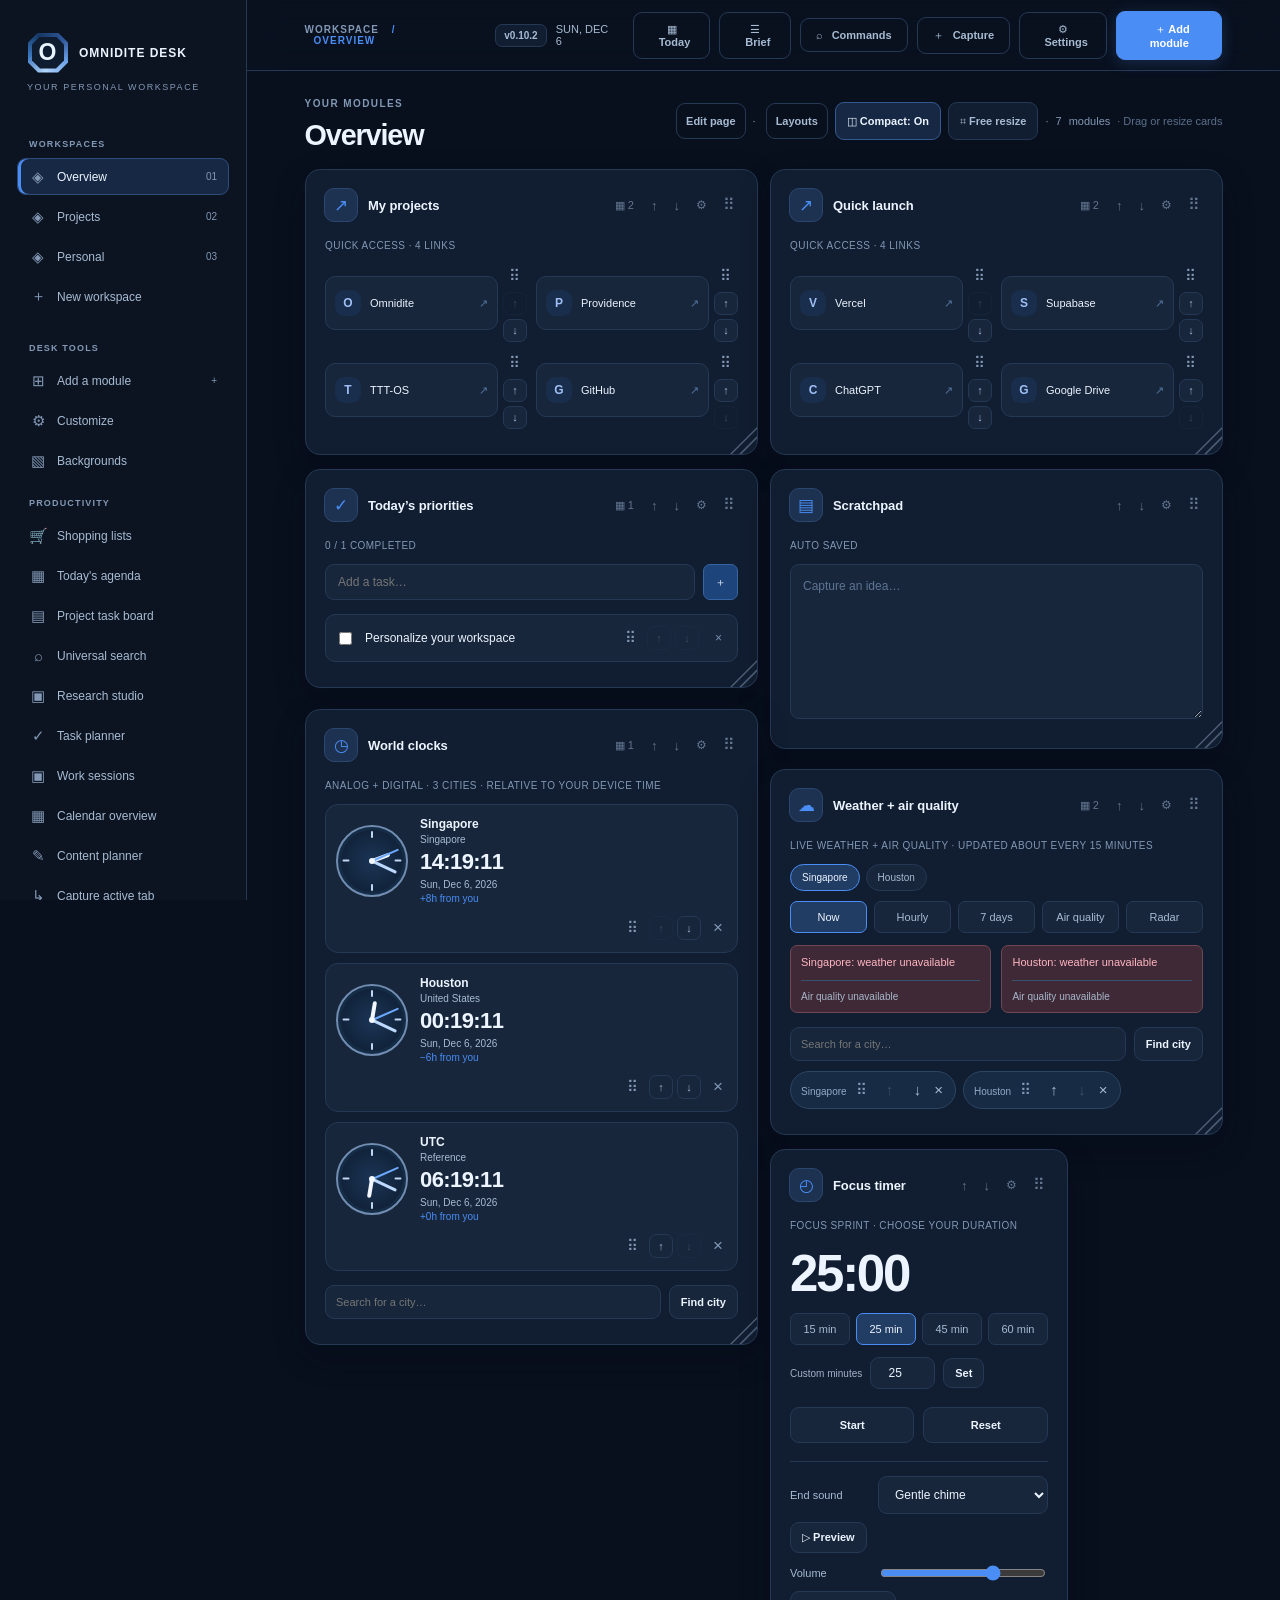
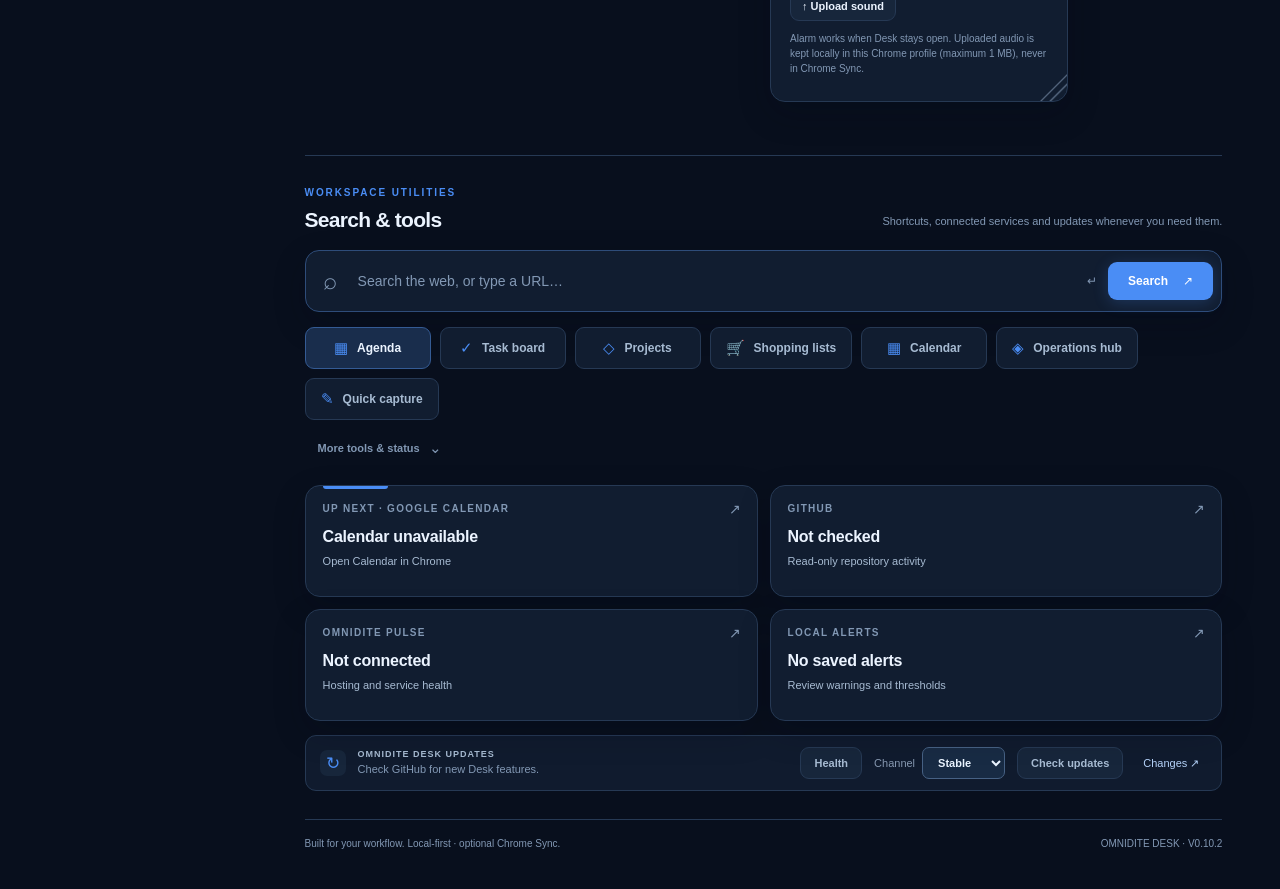
==== commit d9d3ea7b: "chore(beta): display weather radar release version" ====
--- a/index.html
+++ b/index.html
@@ -60,7 +60,7 @@
       <header class="topbar">
         <div class="crumb">WORKSPACE <span>/</span> <span id="crumbPage">OVERVIEW</span></div>
         <div class="top-actions">
-          <span class="desk-version-pill" title="Installed Omnidite Desk version">v0.10.1</span>
+          <span class="desk-version-pill" title="Installed Omnidite Desk version">v0.10.2</span>
           <span id="localDate" class="top-date"></span>
           <button type="button" class="button ghost" data-v08="agenda" title="Today's schedule and deadlines">▦ <span>Today</span></button>
           <button type="button" class="button ghost" data-v09="brief" title="Cached operations briefing">☰ <span>Brief</span></button>
@@ -127,7 +127,7 @@
         <p id="deskUpdateHelp" class="update-help" hidden>One-time setup required: from your Omnidite-Desk folder run <strong>Setup-OneClickUpdates.bat</strong>, then reload this extension. If you have not received these files yet, run <strong>Update-Desk.bat</strong> once first.</p>
 
         </section>
-        <div class="footer">Built for your workflow. Local-first · optional Chrome Sync. <span>OMNIDITE DESK · V0.10.1</span></div>
+        <div class="footer">Built for your workflow. Local-first · optional Chrome Sync. <span>OMNIDITE DESK · V0.10.2</span></div>
       </div>
     </main>
   </div>
--- a/styles.css
+++ b/styles.css
@@ -110,3 +110,14 @@
 .air-trend-item b[data-tone="unhealthy"]{color:#ffc6a7}
 .air-trend-item b[data-tone="severe"],.air-trend-item b[data-tone="hazardous"]{color:#ffb0c5}
 @media(max-width:620px){.air-region-heading,.air-region-row{grid-template-columns:1fr minmax(95px,1.3fr) minmax(75px,1fr);gap:4px}.air-badge{font-size:9px;padding:3px 5px}.air-trend{grid-template-columns:repeat(4,minmax(0,1fr))}.air-detail{padding:10px}}
+
+/* V0.10.2: per-city radar view uses a lazily loaded remote iframe only while selected. */
+.weather-radar{min-width:0}
+.weather-radar-heading{display:flex;justify-content:space-between;align-items:center;gap:10px;flex-wrap:wrap}
+.weather-radar-open,.weather-radar-note a{color:var(--accent,#73adff);text-decoration:underline;text-underline-offset:2px}
+.weather-radar-frame{position:relative;width:100%;height:clamp(230px,35vw,420px);min-height:230px;overflow:hidden;border:1px solid #35516e;border-radius:10px;background:#122139}
+.weather-radar-frame iframe{display:block;width:100%;height:100%;border:0;background:#122139}
+.weather-radar-note{font-size:10px;line-height:1.55;color:var(--muted,#9eafc6);margin:10px 0 0}
+.weather-radar-shortcut{border:1px solid #345778;background:#1d3651;color:#d7e8fb;border-radius:6px;font-size:10px;padding:4px 7px;cursor:pointer}
+.weather-radar-shortcut:hover,.weather-radar-shortcut:focus-visible{border-color:var(--accent,#73adff)}
+@media(max-width:620px){.weather-radar-frame{height:300px}.weather-radar-heading{align-items:flex-start}}
